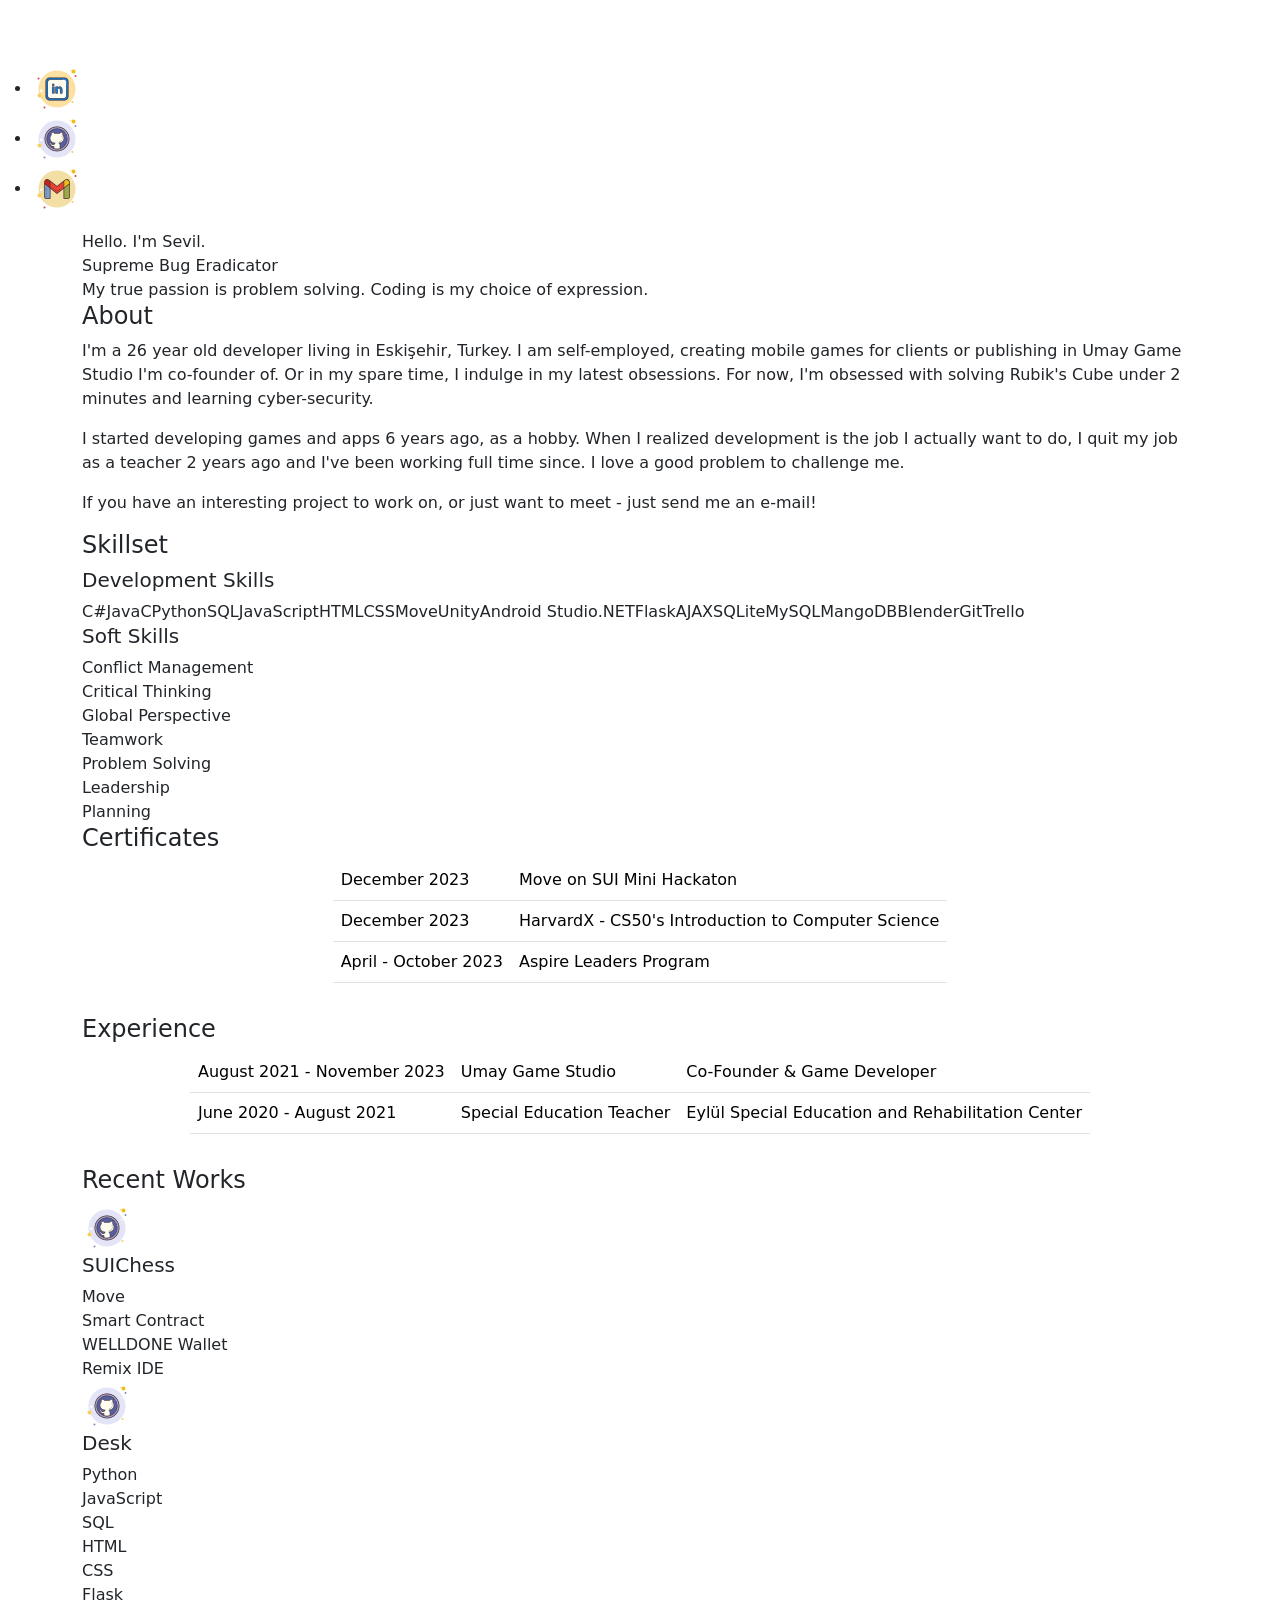
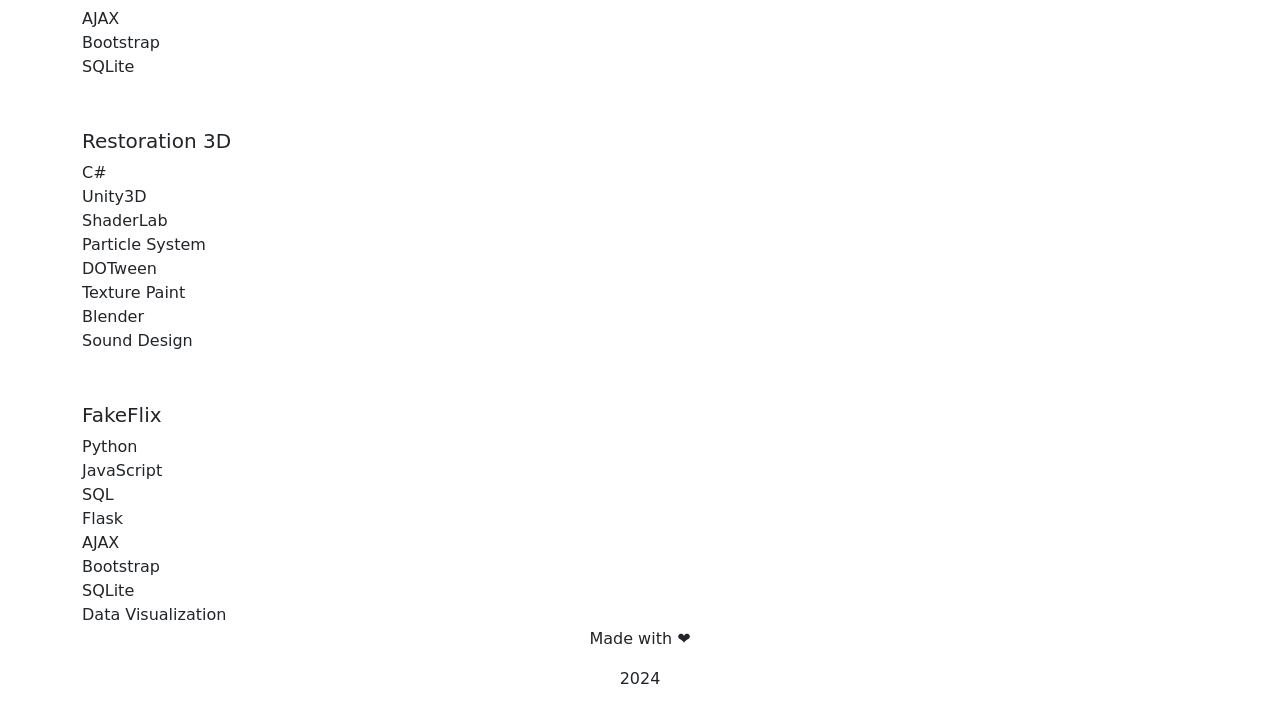
==== index.html @ f8445542 "Update" ====
<!DOCTYPE html>

<html lang="en">

    <head>
        <meta charset="utf-8">
        <meta name="viewport" content="width=device-width, initial-scale=1">

        <!-- http://getbootstrap.com/docs/5.1/ -->
        <link crossorigin="anonymous" href="https://cdn.jsdelivr.net/npm/bootstrap@5.1.3/dist/css/bootstrap.min.css" integrity="sha384-1BmE4kWBq78iYhFldvKuhfTAU6auU8tT94WrHftjDbrCEXSU1oBoqyl2QvZ6jIW3" rel="stylesheet">
        <script crossorigin="anonymous" src="https://cdn.jsdelivr.net/npm/bootstrap@5.1.3/dist/js/bootstrap.bundle.min.js" integrity="sha384-ka7Sk0Gln4gmtz2MlQnikT1wXgYsOg+OMhuP+IlRH9sENBO0LRn5q+8nbTov4+1p"></script>

        <!--FONT-->
        <link rel="preconnect" href="https://fonts.googleapis.com">
        <link rel="preconnect" href="https://fonts.gstatic.com" crossorigin>
        <link href="https://fonts.googleapis.com/css2?family=Roboto:ital,wght@0,100;0,300;0,400;1,300;1,400&display=swap" rel="stylesheet">

        <link href="/static/styles.css" rel="stylesheet">

        <title>Sevil Erdal</title>
    </head>

    <body>
        <nav class=" navbar navbar-expand-md navbar-dark">
            <div class="container-fluid">
                <button aria-controls="navbar"aria-expanded="false" aria-label="Togglenavigation" class="navbar-toggler"data-bs-target="#navbar"data-bs-toggle="collapse" type="button">
                    <span class="navbar-toggler-icon"><span>
                </button>
                <div class="collapse navbar-collapse"id="navbar">
                    <ul class="navbar-nav me-auto mt-2">
                        <li class="nav-item"><a class="nav-link" href="#">Home</a><li>
                        <li class="nav-item"><a class="nav-link"href="#about">About</a></li>
                        <li class="nav-item"><a class="nav-link"href="#recent">Recent</a></li>
                    </ul>
                </div>
            </div>
        </nav>

            <div class="container-contact">
                <ul class="contact">
                    <li class="navc-item" >
                        <a href="https://www.linkedin.com/in/sevil-erdal/">
                            <img class="buttonc-img" src="/Icons/lnkdn.png">
                        </a>
                    </li>
                    <li class="navc-item" >
                        <a href="https://github.com/sevilerdal">
                            <img class="buttonc-img" src="/Icons/gthb.png">
                        </a>
                    </li>
                    <li class="navc-item" >
                        <a href="mailto:sevil.ozgur.erdal@gmail.com">
                            <img class="buttonc-img" src="/Icons/gml.png">
                        </a>
                    </li>
                </ul>
            </div>
        <div class="container-fluid con-all">
            <div class="container">
                <div class="header">
                    <div class="name"> Hello. I'm Sevil.</div>
                    <div class="title">
                        <span class="word word-1">
                            Supreme
                        </span>
                        <span class="word word-2">
                            Bug
                        </span>
                        <span class="word word-3">
                            Eradicator
                        </span>
                    </div>
                    <div class="info">My true passion is problem solving. Coding is my choice of expression. </div>
                </div>
            </div>
            <div class="container" id="about">
                <h4>About</h4>
                <p>
                    I'm a 26 year old developer living in   Eskişehir, Turkey. 
                    I am self-employed, creating mobile games for   clients or publishing in Umay Game Studio I'm     co-founder of. Or in my spare time, I indulge   in my latest obsessions. For now, I'm obsessed    with solving Rubik's Cube under 2 minutes and  learning cyber-security.


                </p>
                <p>
                    I started developing games and apps 6 years     ago, as a hobby. When I realized development is     the job I actually want to do, I quit my job as     a teacher 2 years ago and I've been working     full time since. I love a good problem to   challenge me.
                </p>
                <p>
                    If you have an interesting project to work on,  or just want to meet - just send me an e-mail!
                </p>
            </div>
            
            <div class="container">
                <h4>Skillset</h4>
                <h5>Development Skills</h5>
                <div class="skill-container" style="display: flex;">
                    <div class="skill">C#</div>
                    <div class="skill">Java</div>
                    <div class="skill">C</div>
                    <div class="skill">Python</div>
                    <div class="skill">SQL</div>
                    <div class="skill">JavaScript</div>
                    <div class="skill">HTML</div>
                    <div class="skill">CSS</div>
                    <div class="skill">Move</div>
                    <div class="skill">Unity</div>
                    <div class="skill">Android Studio</div>
                    <div class="skill">.NET</div>
                    <div class="skill">Flask</div>
                    <div class="skill">AJAX</div>
                    <div class="skill">SQLite</div>
                    <div class="skill">MySQL</div>
                    <div class="skill">MangoDB</div>
                    <div class="skill">Blender</div>
                    <div class="skill">Git</div>
                    <div class="skill">Trello</div>
                </div>
                <h5>Soft Skills</h5>
                <div class="skill-container">
                    <div class="skill">Conflict Management</div>
                    <div class="skill">Critical Thinking</div>
                    <div class="skill">Global Perspective</div>
                    <div class="skill">Teamwork</div>
                    <div class="skill">Problem Solving</div>
                    <div class="skill">Leadership</div>
                    <div class="skill">Planning</div>
                </div>
            </div>

            <div class="container">
                <h4>Certificates</h4>
                <div class="table" style="justify-content: center; display: flex;">
                    <table class="table table-responsive table-hover" style="width: fit-content;">
                        <tbody style="font-weight: 300;">
                            <tr>
                                <td class="exp-date">December 2023</td>
                                <td>Move on SUI Mini Hackaton</td>
                            </tr>
                            <tr>
                                <td class="exp-date">December 2023</td>
                                <td>HarvardX - CS50's Introduction to Computer Science</td>
                            </tr>
                            <tr>
                                <td class="exp-date">April - October 2023</td>
                                <td>Aspire Leaders Program</td>
                            </tr>
                        </tbody>
                    </table>
                </div>
            </div>
            
            <div class="container">
                <h4>Experience</h4>
                <div class="table" style="justify-content: center; display: flex;">
                    <table class="table table-responsive" style="width: fit-content;">
                        <tbody style="font-weight: 300;">
                            <tr>
                                <td class="exp-date">August 2021 - November 2023</td>
                                <td>Umay Game Studio</td>
                                <td>Co-Founder & Game Developer</td>
                            </tr>
                            <tr>
                                <td class="exp-date">June 2020 - August 2021</td>
                                <td>Special Education Teacher</td>
                                <td>Eylül Special Education and Rehabilitation Center</td>
                            </tr>
                        </tbody>
                    </table>
                </div>
            </div>


            <div class="container" id="recent">
                <h4>Recent Works</h4>
                <div class="skill-container">

                    <div class="project-card">
                        <div class="row">
                            <a href="https://github.com/sevilerdal/MoveOnSui-Project">
                                <img class="button-img" src="/Icons/gthb.png">
                            </a>
                        </div>
                        <div class="row">
                            <h5>SUIChess</h5>
                        </div>
                        <div class="row">
                            <div class="skills">
                                <div class="skill-p">Move</div>
                                <div class="skill-p">Smart Contract</div>
                                <div class="skill-p">WELLDONE Wallet</div>
                                <div class="skill-p">Remix IDE</div>
                            </div>
                        </div>
                    </div>

                    <div class="project-card">
                        <div class="row">
                            <a href="https://github.com/sevilerdal/Desk--CS50-FP">
                                <img class="button-img" src="/Icons/gthb.png">
                            </a>
                        </div>
                        <div class="row">
                            <h5>Desk</h5>
                        </div>
                        <div class="row">
                            <div class="skills">
                                <div class="skill-p">Python</div>
                                <div class="skill-p">JavaScript</div>
                                <div class="skill-p">SQL</div>
                                <div class="skill-p">HTML</div>
                                <div class="skill-p">CSS</div>
                                <div class="skill-p">Flask</div>
                                <div class="skill-p">AJAX</div>
                                <div class="skill-p">Bootstrap</div>
                                <div class="skill-p">SQLite</div>
                            </div>
                        </div>
                    </div>

                    <div class="project-card">
                        <div class="row" style="height: 50px;">
                        </div>
                        <div class="row">
                            <h5>Restoration 3D</h5>
                        </div>
                        <div class="row">
                            <div class="skills">
                                <div class="skill-p">C#</div>
                                <div class="skill-p">Unity3D</div>
                                <div class="skill-p">ShaderLab</div>
                                <div class="skill-p">Particle System</div>
                                <div class="skill-p">DOTween</div>
                                <div class="skill-p">Texture Paint</div>
                                <div class="skill-p">Blender</div>
                                <div class="skill-p">Sound Design</div>
                            </div>
                        </div>
                        
                    </div>

                    <div class="project-card">
                        <div class="row" style="height: 50px;">
                            <!-- <a>
                                <img class="button-img" src="/Icons/gthb.png">
                            </a> -->
                        </div>
                        <div class="row">
                            <h5>FakeFlix</h5>
                        </div>
                        <div class="row">
                            <div class="skills">
                                <div class="skill-p">Python</div>
                                <div class="skill-p">JavaScript</div>
                                <div class="skill-p">SQL</div>
                                <div class="skill-p">Flask</div>
                                <div class="skill-p">AJAX</div>
                                <div class="skill-p">Bootstrap</div>
                                <div class="skill-p">SQLite</div>
                                <div class="skill-p">Data Visualization</div>
                            </div>
                        </div>
                    </div>
                </div>
                
                
            </div>
            <p style="text-align: center;">Made with &#x2764;</p>
            <p style="text-align: center;"> 2024</p>

        </div>
        
    </body>

</html>
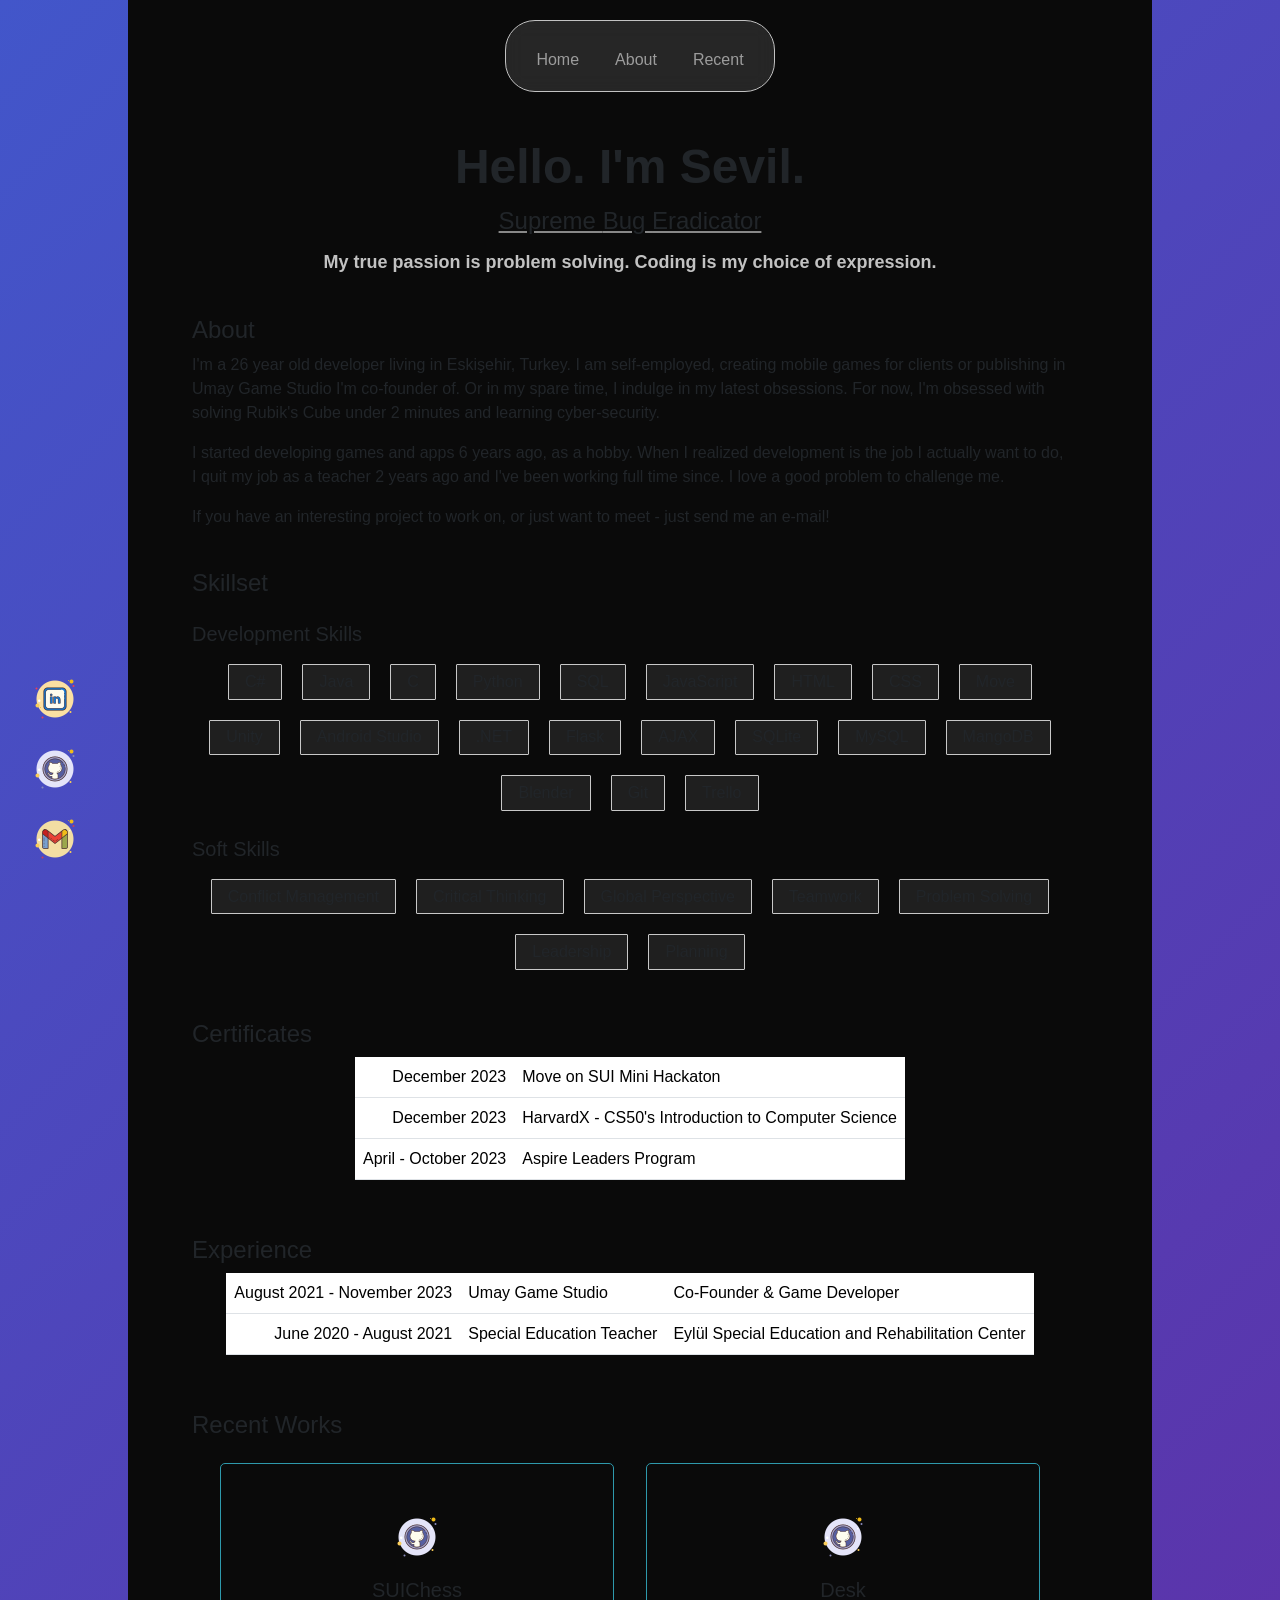
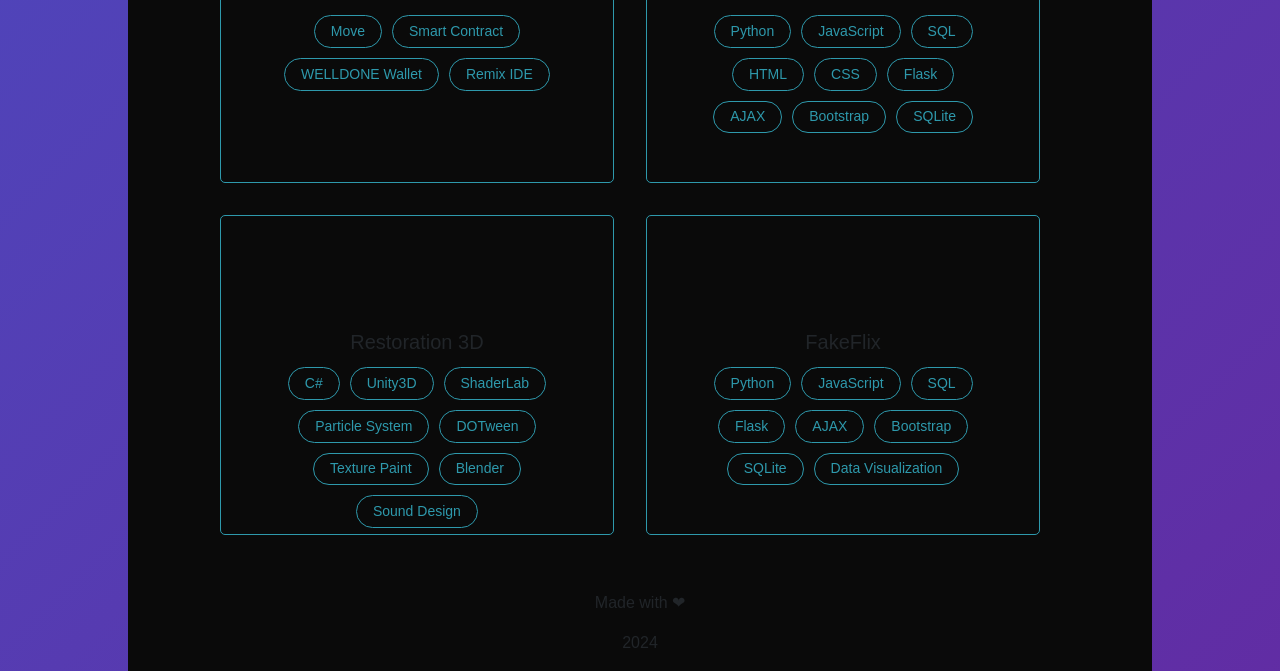
==== commit f5a5cca9: "Update" ====
--- a/index.html
+++ b/index.html
@@ -15,7 +15,7 @@
         <link rel="preconnect" href="https://fonts.gstatic.com" crossorigin>
         <link href="https://fonts.googleapis.com/css2?family=Roboto:ital,wght@0,100;0,300;0,400;1,300;1,400&display=swap" rel="stylesheet">
 
-        <link href="/static/styles.css" rel="stylesheet">
+        <link href="/styles.css" rel="stylesheet">
 
         <title>Sevil Erdal</title>
     </head>
--- a/styles.css
+++ b/styles.css
@@ -0,0 +1,213 @@
+* {
+    font-family:'Roboto', 'Segoe UI', sans-serif ;
+}
+html,body{
+    display: flex;
+    width: 100%;
+    place-items: center;
+    justify-content: center;
+    align-items: center;
+    text-align: left;  
+    font-weight: 300;
+    background: linear-gradient(-45deg, #040618, #140622, #6b1f97, #4256ca);
+    background-size: 400% 400%;
+    animation: gradient 10s ease infinite;
+}
+  
+@keyframes gradient {
+    0% {
+      background-position: 0% 50%;
+    }
+    50% {
+      background-position: 100% 50%;
+    }
+    100% {
+      background-position: 0% 50%;
+    }
+}
+
+.con-all{
+    background-color: rgb(10, 10, 10);
+    width: 80%;
+}
+
+.header{
+    margin-top: 15%;
+    width: 100%;
+    height: 30%;
+    align-items: center;
+    justify-content: center;
+    text-align: center;
+}
+  
+.name{
+    font-size: 300%;
+    font-weight: bold;
+}
+
+.info{
+  margin-top: 10px;
+  font-weight: bold;
+  font-size: 18px;
+  color: #c2c2c2;
+}
+
+.word{
+    font-size: 24px;
+    text-decoration: underline rgb(136, 136, 136);
+    animation: text-color 1s linear infinite;
+}
+
+.word-1{
+    --color-1: #55bbff;
+    --color-2: #9512d1;
+    --color-3: #ffbe33;
+}
+
+.word-2{
+    --color-1: #ffbe33;
+    --color-2: #55bbff;
+    --color-3: #9512d1;
+}
+  
+.word-3{
+    --color-1: #9512d1;
+    --color-2: #ffbe33;
+    --color-3: #55bbff;
+}
+
+  @keyframes text-color {
+    0%    {color: var(--color-1)}
+    32%   {color: var(--color-1)}
+    33%   {color: var(--color-2)}
+    65%   {color: var(--color-2)}
+    66%   {color: var(--color-3)}
+    99%   {color: var(--color-3)}
+    100%  {color: var(--color-1)}
+  }
+  
+
+.navbar{
+  position: fixed;
+  top: 20px;
+  border-radius: 30px;
+  border: solid 1px #c2c2c2;
+  text-align: center;
+  align-items: center;
+  justify-content: center;
+  background-color: rgba(150, 150, 150, 0.2);
+  backdrop-filter: blur(10px);
+}
+
+.nav-item{
+  margin: 0 auto;
+  background-color: transparent;
+  border-radius: 20px;
+  padding: 3px 10px;
+  border: 1px transparent;
+}
+
+.nav-item:hover,
+.nav-item::selection{
+  background-color: rgba(177, 114, 185, 0.2);
+  border:solid 1px #9512d1;
+}
+
+.container-contact{
+  position: fixed;
+  bottom: 10px;
+  left: 10px;
+}
+.contact {
+  padding: 0;
+  list-style: none;
+}
+
+.navc-item{
+  padding: 10px;
+  margin: 0 10px;
+}
+
+.buttonc-img{
+  width: 50px;
+  height: 50px;
+}
+
+h5{
+  padding-top: 1rem;
+  font-weight: 300;
+}
+
+.container{
+  margin: 40px;
+  width: 90%;
+}
+
+.skill-container{
+  display: flex;
+  flex-wrap: wrap;
+  justify-content: center;
+  align-items: center;
+}
+
+.skill{
+  
+  font-weight: 300;
+  padding: 0.3rem 1rem;
+  margin: 10px 10px;
+  width: fit-content;
+  background-color: rgb(31, 31, 31);
+  border-radius: 1px;
+  border: solid rgb(200, 200, 200) 0.1px;
+}
+
+
+.exp-date{
+  text-align: right;
+}
+
+.project-card{
+  width: 45%;
+  height: 320px;
+  justify-content: center;
+  align-items: center;
+  text-align: center;
+  border-radius: 5px;
+  border: solid 1px rgb(46, 153, 172);;
+  padding: 3rem;
+  margin: 1rem;
+}
+
+.project-card:hover{
+  background-color: rgba(37, 37, 37, 0.2);
+}
+
+.button-img{
+  width: 50px;
+  height: 50px;
+  border-radius: 15px;
+  filter: g;
+}
+
+.button-img:hover{
+  box-shadow: 1px 2px 4px rgb(44, 98, 179);
+}
+
+.skills{
+  display: flex;
+  flex-wrap: wrap;
+  justify-content: center;
+  align-items: center;
+  text-align: center;
+}
+
+.skill-p{
+  font-size: 14px;
+  font-weight: 300;
+  padding: 0.3rem 1rem;
+  margin: 5px;
+  width: fit-content;
+  color: rgb(46, 153, 172);  
+  border-radius: 20px;
+  border: solid rgb(46, 153, 172) 0.1px;
+}
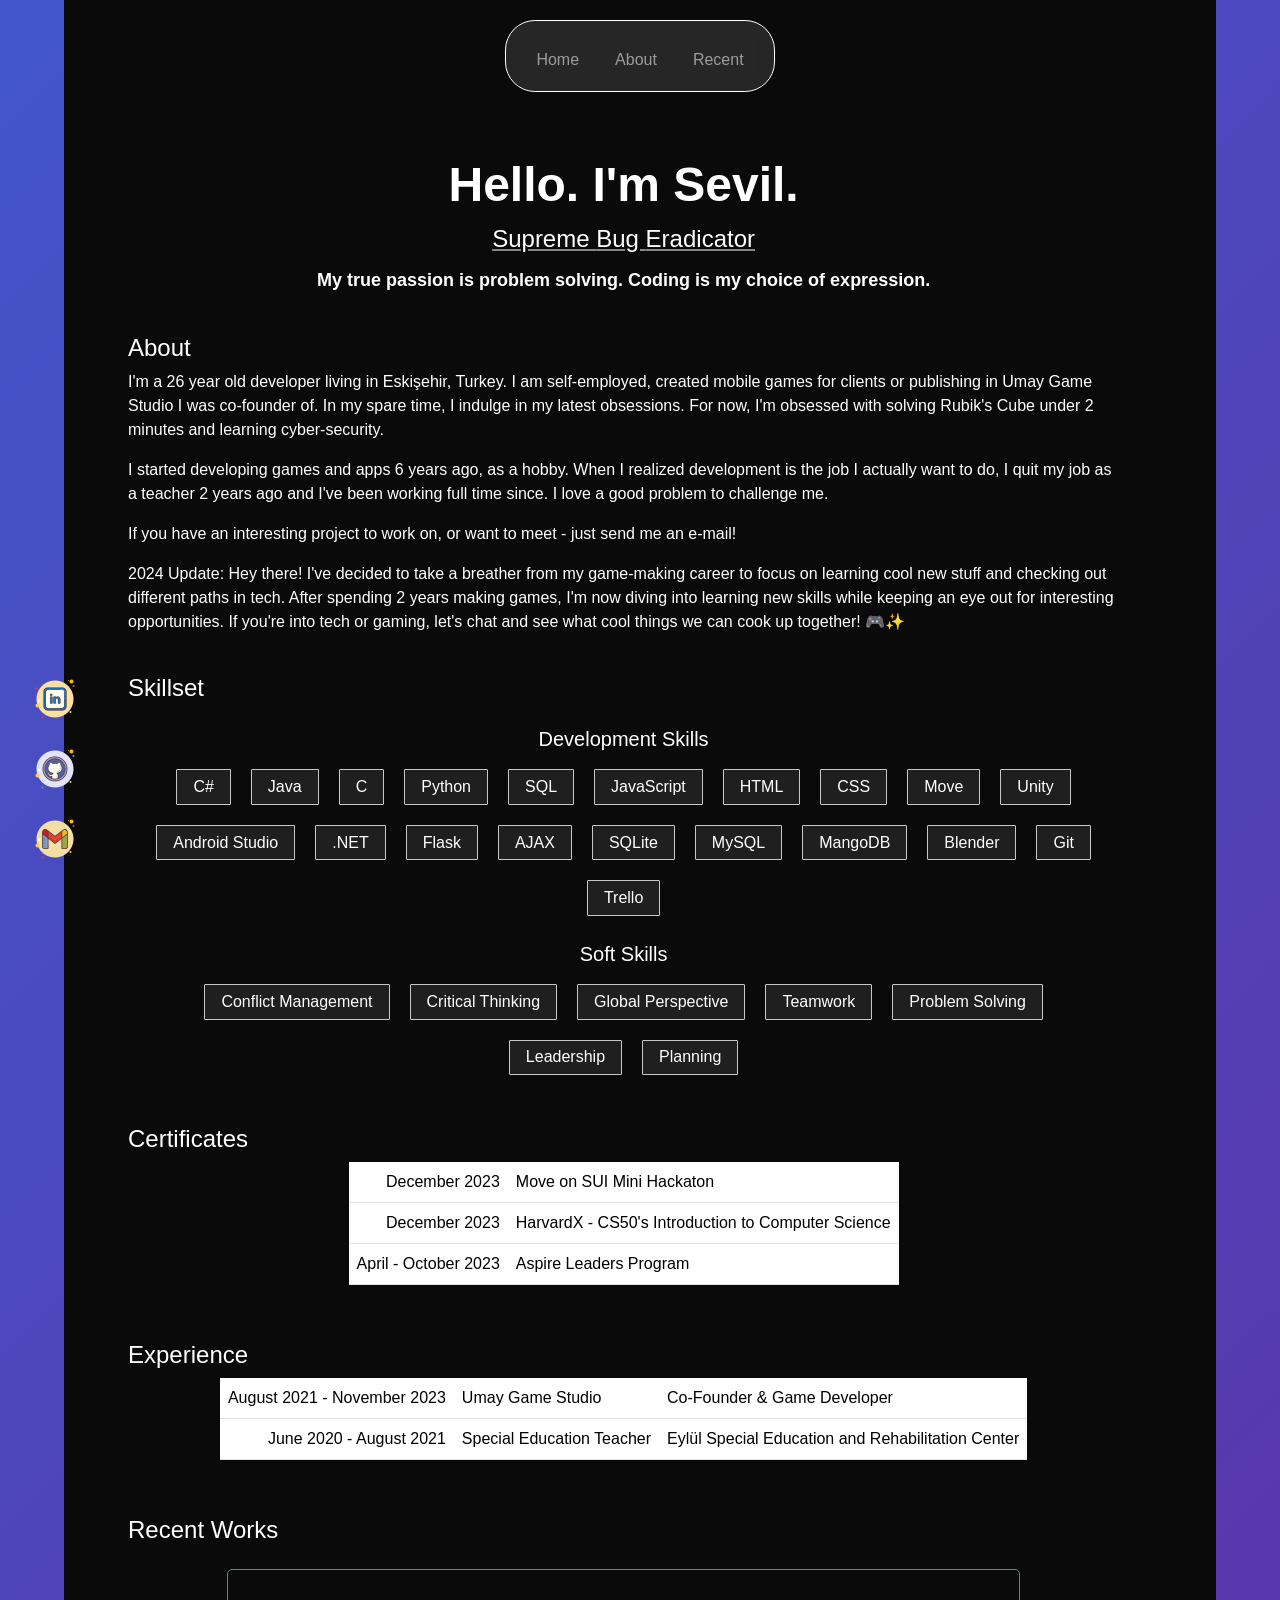
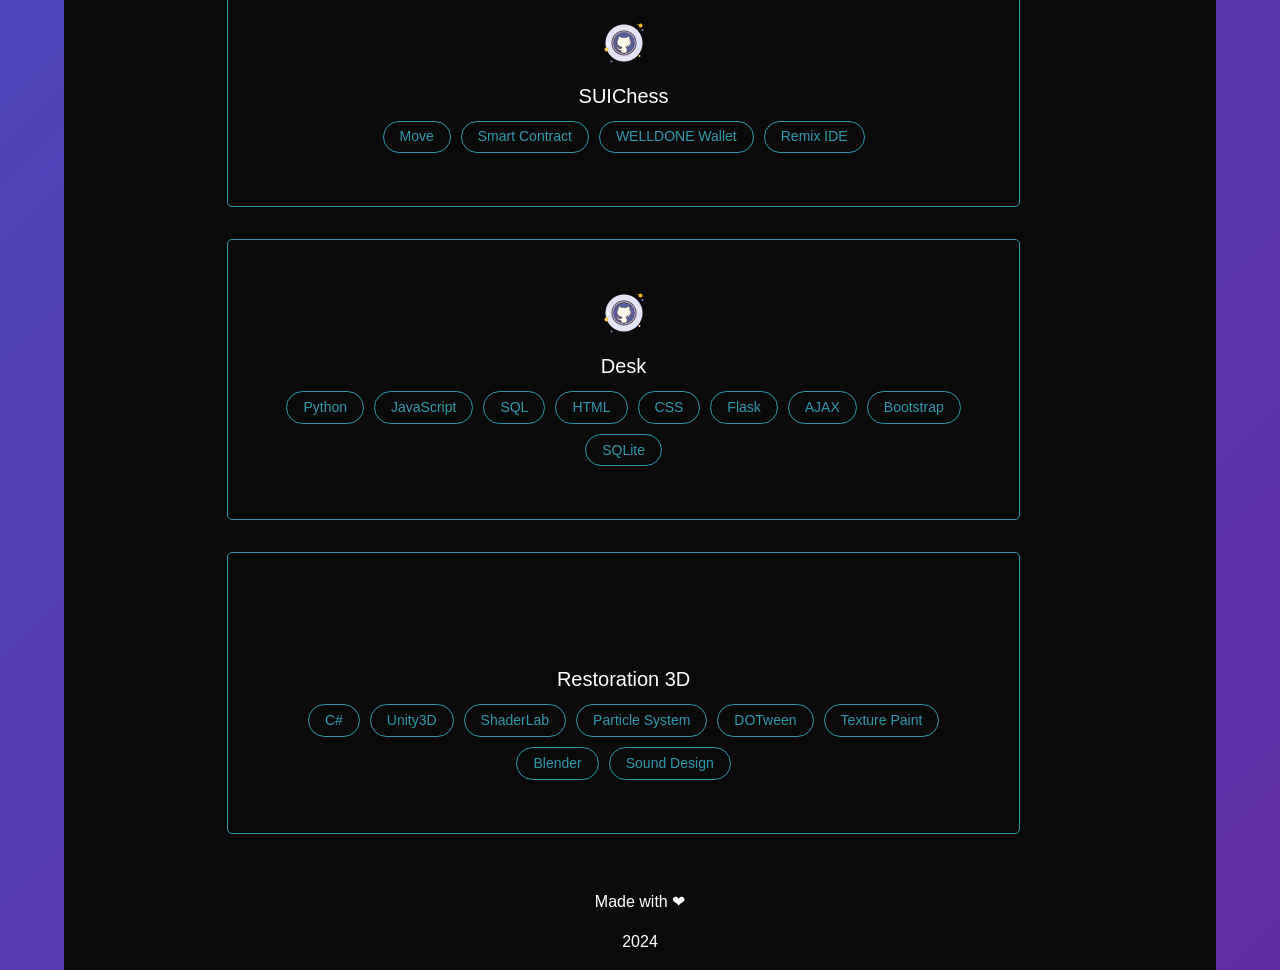
==== commit 0db35a6e: "Update index.html" ====
--- a/index.html
+++ b/index.html
@@ -77,7 +77,7 @@
                 <h4>About</h4>
                 <p>
                     I'm a 26 year old developer living in   Eskişehir, Turkey. 
-                    I am self-employed, creating mobile games for   clients or publishing in Umay Game Studio I'm     co-founder of. Or in my spare time, I indulge   in my latest obsessions. For now, I'm obsessed    with solving Rubik's Cube under 2 minutes and  learning cyber-security.
+                    I am self-employed, created mobile games for   clients or publishing in Umay Game Studio I was     co-founder of. In my spare time, I indulge   in my latest obsessions. For now, I'm obsessed    with solving Rubik's Cube under 2 minutes and  learning cyber-security.
 
 
                 </p>
@@ -85,7 +85,11 @@
                     I started developing games and apps 6 years     ago, as a hobby. When I realized development is     the job I actually want to do, I quit my job as     a teacher 2 years ago and I've been working     full time since. I love a good problem to   challenge me.
                 </p>
                 <p>
-                    If you have an interesting project to work on,  or just want to meet - just send me an e-mail!
+                    If you have an interesting project to work on,  or want to meet - just send me an e-mail!
+                </p>
+                <p>
+                    2024 Update:
+                    Hey there! I've decided to take a breather from my game-making career to focus on learning cool new stuff and checking out different paths in tech. After spending 2 years making games, I'm now diving into learning new skills while keeping an eye out for interesting opportunities. If you're into tech or gaming, let's chat and see what cool things we can cook up together! 🎮✨
                 </p>
             </div>
             
@@ -236,29 +240,6 @@
                         </div>
                         
                     </div>
-
-                    <div class="project-card">
-                        <div class="row" style="height: 50px;">
-                            <!-- <a>
-                                <img class="button-img" src="/Icons/gthb.png">
-                            </a> -->
-                        </div>
-                        <div class="row">
-                            <h5>FakeFlix</h5>
-                        </div>
-                        <div class="row">
-                            <div class="skills">
-                                <div class="skill-p">Python</div>
-                                <div class="skill-p">JavaScript</div>
-                                <div class="skill-p">SQL</div>
-                                <div class="skill-p">Flask</div>
-                                <div class="skill-p">AJAX</div>
-                                <div class="skill-p">Bootstrap</div>
-                                <div class="skill-p">SQLite</div>
-                                <div class="skill-p">Data Visualization</div>
-                            </div>
-                        </div>
-                    </div>
                 </div>
                 
                 
@@ -270,4 +251,4 @@
         
     </body>
 
-</html>+</html>
--- a/styles.css
+++ b/styles.css
@@ -9,6 +9,7 @@
     align-items: center;
     text-align: left;  
     font-weight: 300;
+    color: white;
     background: linear-gradient(-45deg, #040618, #140622, #6b1f97, #4256ca);
     background-size: 400% 400%;
     animation: gradient 10s ease infinite;
@@ -28,28 +29,34 @@
 
 .con-all{
     background-color: rgb(10, 10, 10);
-    width: 80%;
-}
-
+    margin: 0 auto;
+    width: 90%;
+    align-items: center;
+    justify-content: center;
+    text-align: center;
+}
+p, h4{
+  text-align: left;
+  color: white;
+}
 .header{
     margin-top: 15%;
     width: 100%;
     height: 30%;
-    align-items: center;
-    justify-content: center;
-    text-align: center;
+    
 }
   
 .name{
     font-size: 300%;
     font-weight: bold;
+    color: white;
 }
 
 .info{
   margin-top: 10px;
   font-weight: bold;
   font-size: 18px;
-  color: #c2c2c2;
+  color: white;
 }
 
 .word{
@@ -91,7 +98,7 @@
   position: fixed;
   top: 20px;
   border-radius: 30px;
-  border: solid 1px #c2c2c2;
+  border: solid 1px white;
   text-align: center;
   align-items: center;
   justify-content: center;
@@ -161,16 +168,21 @@
   border: solid rgb(200, 200, 200) 0.1px;
 }
 
-
+.table{
+  text-align: left;
+  color: white;
+}
 .exp-date{
   text-align: right;
 }
 
 .project-card{
-  width: 45%;
-  height: 320px;
-  justify-content: center;
-  align-items: center;
+  display: flexbox;
+  flex-direction: column;
+  width: 80%;
+  height: max-content;
+  min-height: 200px;
+  justify-content: center;
   text-align: center;
   border-radius: 5px;
   border: solid 1px rgb(46, 153, 172);;
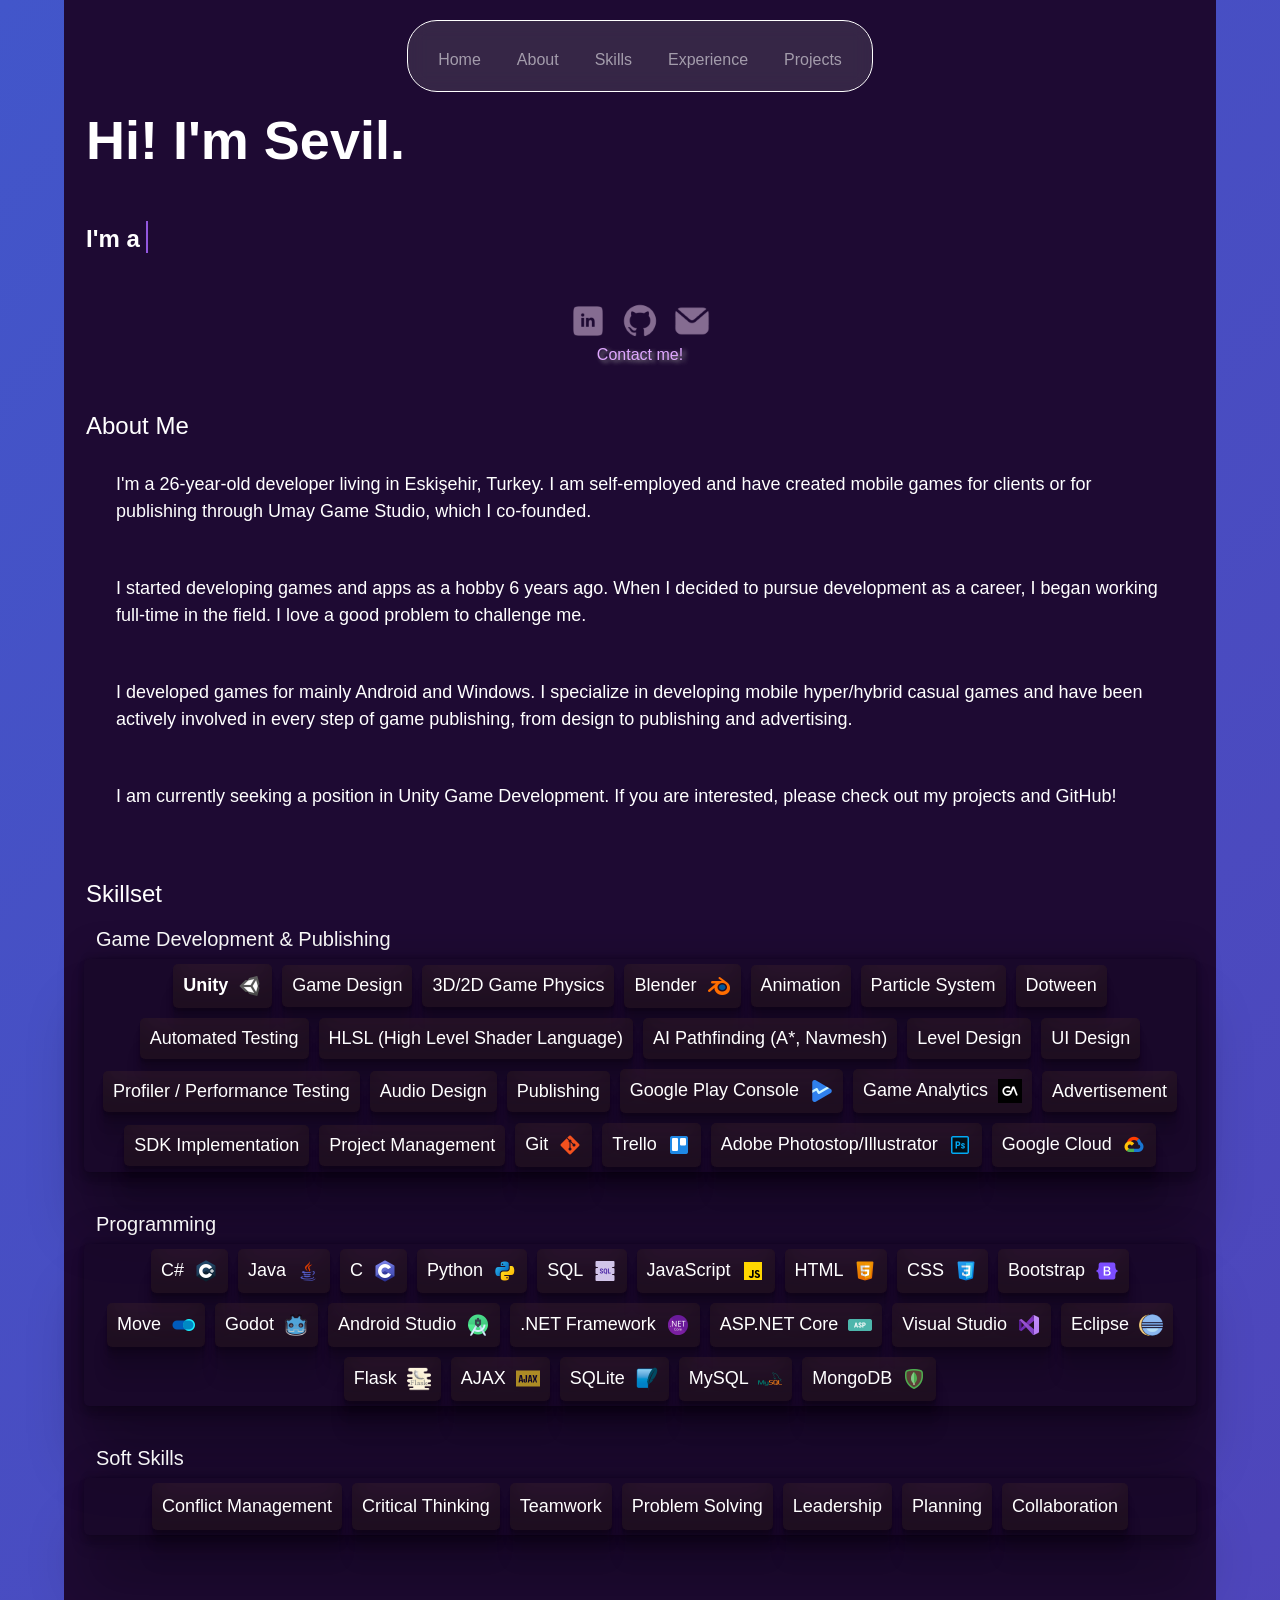
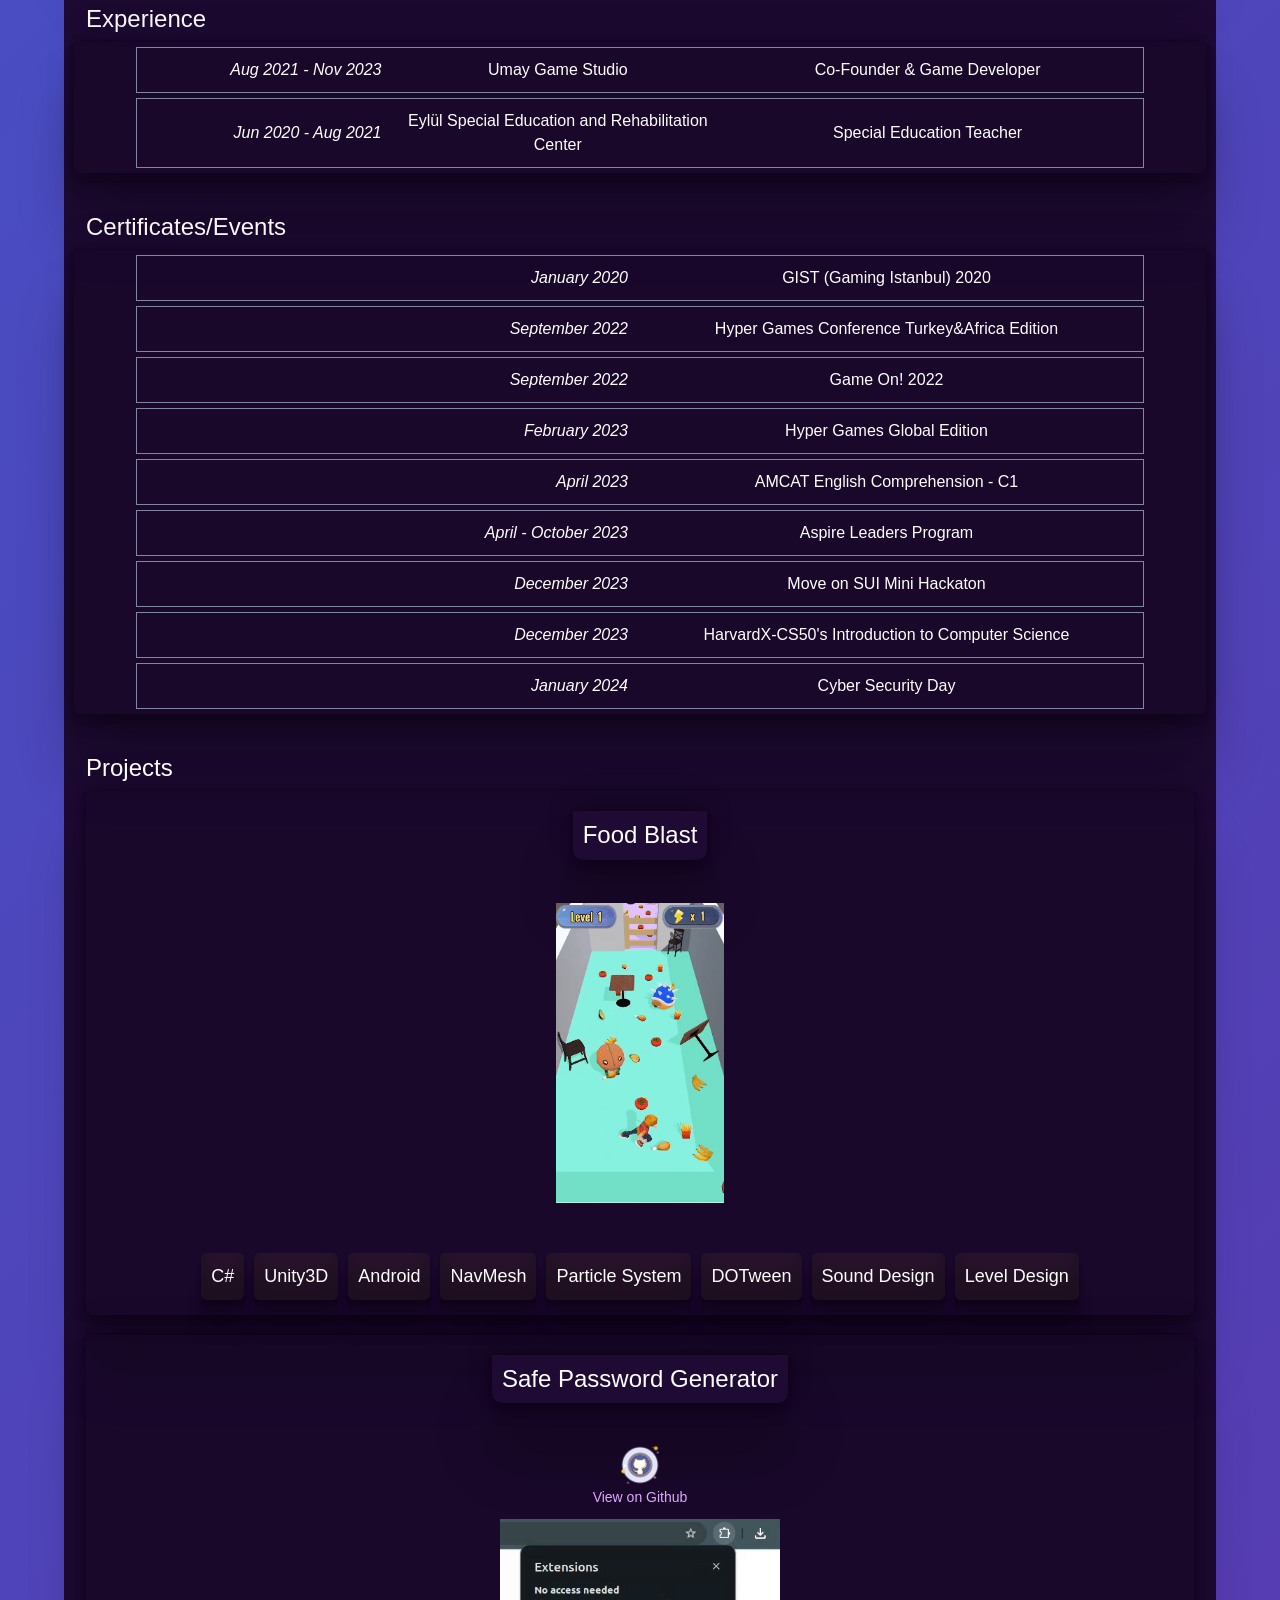
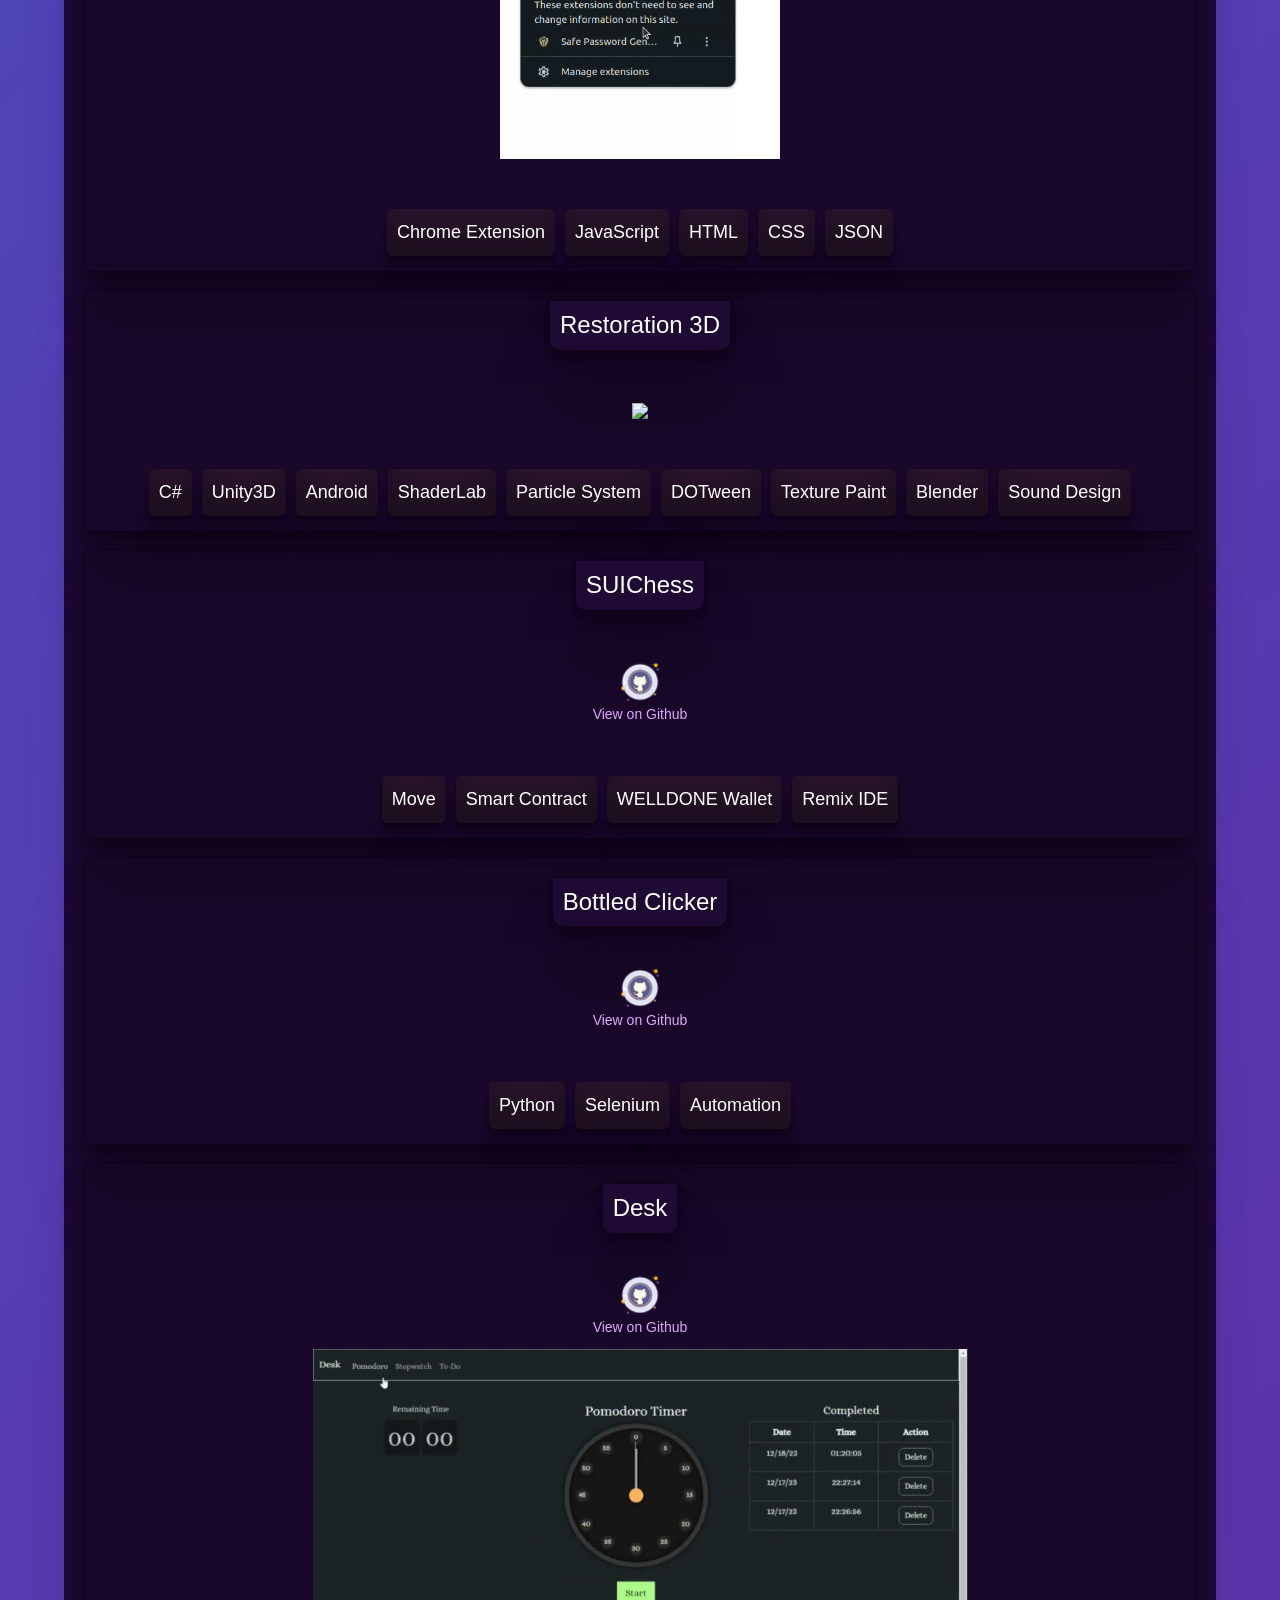
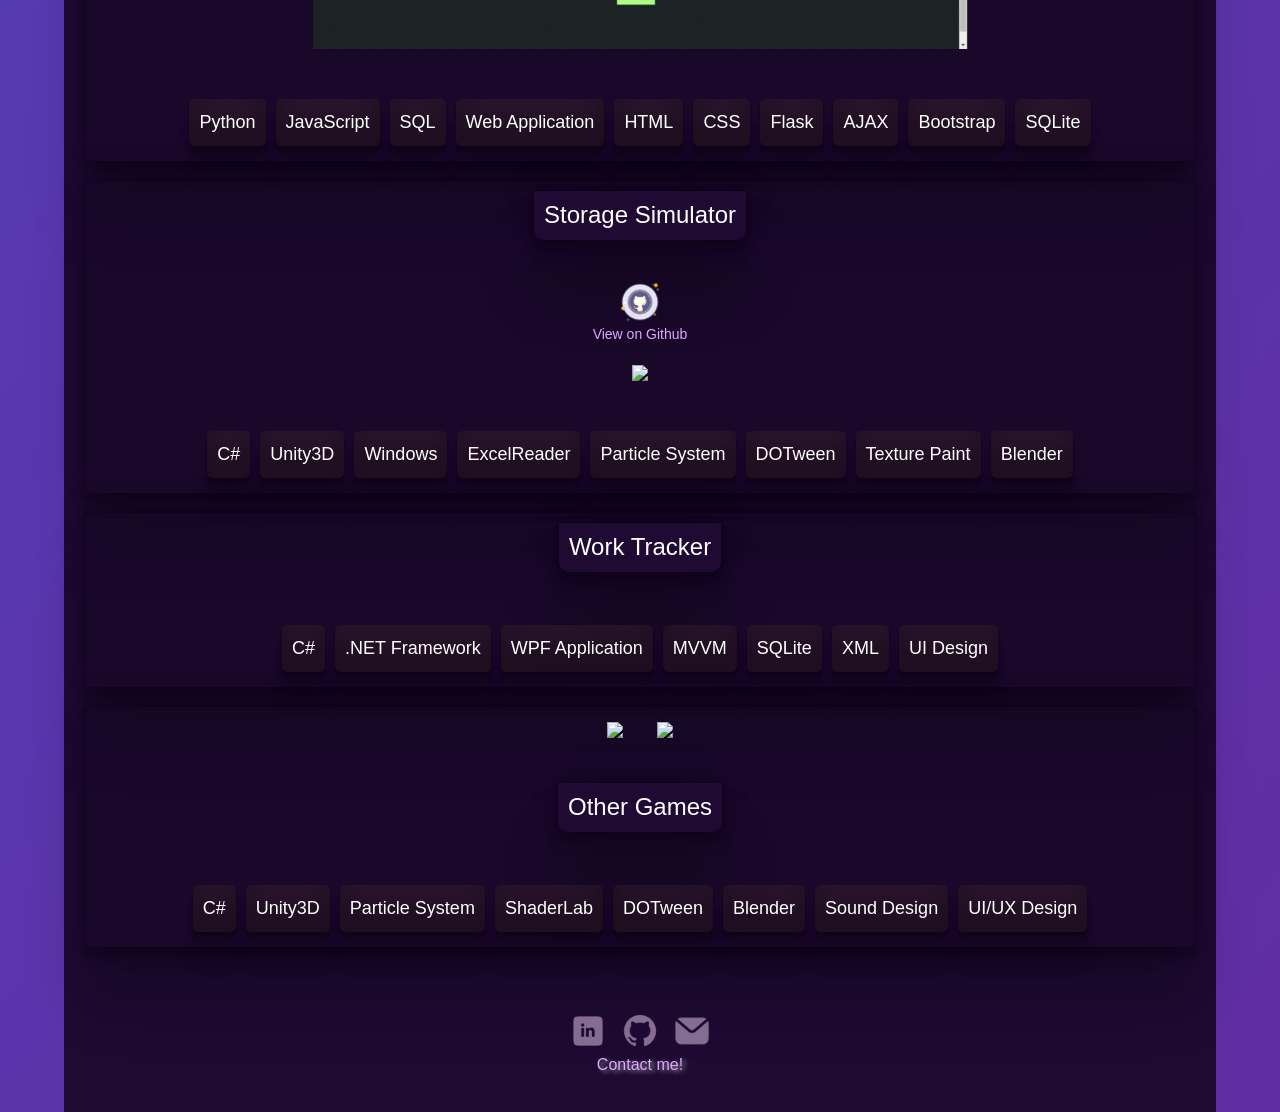
==== commit f66e8b59: "Add files via upload" ====
--- a/index.html
+++ b/index.html
@@ -1,254 +1,606 @@
-<!DOCTYPE html>
-
-<html lang="en">
-
-    <head>
-        <meta charset="utf-8">
-        <meta name="viewport" content="width=device-width, initial-scale=1">
-
-        <!-- http://getbootstrap.com/docs/5.1/ -->
-        <link crossorigin="anonymous" href="https://cdn.jsdelivr.net/npm/bootstrap@5.1.3/dist/css/bootstrap.min.css" integrity="sha384-1BmE4kWBq78iYhFldvKuhfTAU6auU8tT94WrHftjDbrCEXSU1oBoqyl2QvZ6jIW3" rel="stylesheet">
-        <script crossorigin="anonymous" src="https://cdn.jsdelivr.net/npm/bootstrap@5.1.3/dist/js/bootstrap.bundle.min.js" integrity="sha384-ka7Sk0Gln4gmtz2MlQnikT1wXgYsOg+OMhuP+IlRH9sENBO0LRn5q+8nbTov4+1p"></script>
-
-        <!--FONT-->
-        <link rel="preconnect" href="https://fonts.googleapis.com">
-        <link rel="preconnect" href="https://fonts.gstatic.com" crossorigin>
-        <link href="https://fonts.googleapis.com/css2?family=Roboto:ital,wght@0,100;0,300;0,400;1,300;1,400&display=swap" rel="stylesheet">
-
-        <link href="/styles.css" rel="stylesheet">
-
-        <title>Sevil Erdal</title>
-    </head>
-
-    <body>
-        <nav class=" navbar navbar-expand-md navbar-dark">
-            <div class="container-fluid">
-                <button aria-controls="navbar"aria-expanded="false" aria-label="Togglenavigation" class="navbar-toggler"data-bs-target="#navbar"data-bs-toggle="collapse" type="button">
-                    <span class="navbar-toggler-icon"><span>
-                </button>
-                <div class="collapse navbar-collapse"id="navbar">
-                    <ul class="navbar-nav me-auto mt-2">
-                        <li class="nav-item"><a class="nav-link" href="#">Home</a><li>
-                        <li class="nav-item"><a class="nav-link"href="#about">About</a></li>
-                        <li class="nav-item"><a class="nav-link"href="#recent">Recent</a></li>
-                    </ul>
-                </div>
-            </div>
-        </nav>
-
-            <div class="container-contact">
-                <ul class="contact">
-                    <li class="navc-item" >
-                        <a href="https://www.linkedin.com/in/sevil-erdal/">
-                            <img class="buttonc-img" src="/Icons/lnkdn.png">
-                        </a>
-                    </li>
-                    <li class="navc-item" >
-                        <a href="https://github.com/sevilerdal">
-                            <img class="buttonc-img" src="/Icons/gthb.png">
-                        </a>
-                    </li>
-                    <li class="navc-item" >
-                        <a href="mailto:sevil.ozgur.erdal@gmail.com">
-                            <img class="buttonc-img" src="/Icons/gml.png">
-                        </a>
-                    </li>
-                </ul>
-            </div>
-        <div class="container-fluid con-all">
-            <div class="container">
-                <div class="header">
-                    <div class="name"> Hello. I'm Sevil.</div>
-                    <div class="title">
-                        <span class="word word-1">
-                            Supreme
-                        </span>
-                        <span class="word word-2">
-                            Bug
-                        </span>
-                        <span class="word word-3">
-                            Eradicator
-                        </span>
-                    </div>
-                    <div class="info">My true passion is problem solving. Coding is my choice of expression. </div>
-                </div>
-            </div>
-            <div class="container" id="about">
-                <h4>About</h4>
-                <p>
-                    I'm a 26 year old developer living in   Eskişehir, Turkey. 
-                    I am self-employed, created mobile games for   clients or publishing in Umay Game Studio I was     co-founder of. In my spare time, I indulge   in my latest obsessions. For now, I'm obsessed    with solving Rubik's Cube under 2 minutes and  learning cyber-security.
-
-
-                </p>
-                <p>
-                    I started developing games and apps 6 years     ago, as a hobby. When I realized development is     the job I actually want to do, I quit my job as     a teacher 2 years ago and I've been working     full time since. I love a good problem to   challenge me.
-                </p>
-                <p>
-                    If you have an interesting project to work on,  or want to meet - just send me an e-mail!
-                </p>
-                <p>
-                    2024 Update:
-                    Hey there! I've decided to take a breather from my game-making career to focus on learning cool new stuff and checking out different paths in tech. After spending 2 years making games, I'm now diving into learning new skills while keeping an eye out for interesting opportunities. If you're into tech or gaming, let's chat and see what cool things we can cook up together! 🎮✨
-                </p>
-            </div>
-            
-            <div class="container">
-                <h4>Skillset</h4>
-                <h5>Development Skills</h5>
-                <div class="skill-container" style="display: flex;">
-                    <div class="skill">C#</div>
-                    <div class="skill">Java</div>
-                    <div class="skill">C</div>
-                    <div class="skill">Python</div>
-                    <div class="skill">SQL</div>
-                    <div class="skill">JavaScript</div>
-                    <div class="skill">HTML</div>
-                    <div class="skill">CSS</div>
-                    <div class="skill">Move</div>
-                    <div class="skill">Unity</div>
-                    <div class="skill">Android Studio</div>
-                    <div class="skill">.NET</div>
-                    <div class="skill">Flask</div>
-                    <div class="skill">AJAX</div>
-                    <div class="skill">SQLite</div>
-                    <div class="skill">MySQL</div>
-                    <div class="skill">MangoDB</div>
-                    <div class="skill">Blender</div>
-                    <div class="skill">Git</div>
-                    <div class="skill">Trello</div>
-                </div>
-                <h5>Soft Skills</h5>
-                <div class="skill-container">
-                    <div class="skill">Conflict Management</div>
-                    <div class="skill">Critical Thinking</div>
-                    <div class="skill">Global Perspective</div>
-                    <div class="skill">Teamwork</div>
-                    <div class="skill">Problem Solving</div>
-                    <div class="skill">Leadership</div>
-                    <div class="skill">Planning</div>
-                </div>
-            </div>
-
-            <div class="container">
-                <h4>Certificates</h4>
-                <div class="table" style="justify-content: center; display: flex;">
-                    <table class="table table-responsive table-hover" style="width: fit-content;">
-                        <tbody style="font-weight: 300;">
-                            <tr>
-                                <td class="exp-date">December 2023</td>
-                                <td>Move on SUI Mini Hackaton</td>
-                            </tr>
-                            <tr>
-                                <td class="exp-date">December 2023</td>
-                                <td>HarvardX - CS50's Introduction to Computer Science</td>
-                            </tr>
-                            <tr>
-                                <td class="exp-date">April - October 2023</td>
-                                <td>Aspire Leaders Program</td>
-                            </tr>
-                        </tbody>
-                    </table>
-                </div>
-            </div>
-            
-            <div class="container">
-                <h4>Experience</h4>
-                <div class="table" style="justify-content: center; display: flex;">
-                    <table class="table table-responsive" style="width: fit-content;">
-                        <tbody style="font-weight: 300;">
-                            <tr>
-                                <td class="exp-date">August 2021 - November 2023</td>
-                                <td>Umay Game Studio</td>
-                                <td>Co-Founder & Game Developer</td>
-                            </tr>
-                            <tr>
-                                <td class="exp-date">June 2020 - August 2021</td>
-                                <td>Special Education Teacher</td>
-                                <td>Eylül Special Education and Rehabilitation Center</td>
-                            </tr>
-                        </tbody>
-                    </table>
-                </div>
-            </div>
-
-
-            <div class="container" id="recent">
-                <h4>Recent Works</h4>
-                <div class="skill-container">
-
-                    <div class="project-card">
-                        <div class="row">
-                            <a href="https://github.com/sevilerdal/MoveOnSui-Project">
-                                <img class="button-img" src="/Icons/gthb.png">
-                            </a>
-                        </div>
-                        <div class="row">
-                            <h5>SUIChess</h5>
-                        </div>
-                        <div class="row">
-                            <div class="skills">
-                                <div class="skill-p">Move</div>
-                                <div class="skill-p">Smart Contract</div>
-                                <div class="skill-p">WELLDONE Wallet</div>
-                                <div class="skill-p">Remix IDE</div>
-                            </div>
-                        </div>
-                    </div>
-
-                    <div class="project-card">
-                        <div class="row">
-                            <a href="https://github.com/sevilerdal/Desk--CS50-FP">
-                                <img class="button-img" src="/Icons/gthb.png">
-                            </a>
-                        </div>
-                        <div class="row">
-                            <h5>Desk</h5>
-                        </div>
-                        <div class="row">
-                            <div class="skills">
-                                <div class="skill-p">Python</div>
-                                <div class="skill-p">JavaScript</div>
-                                <div class="skill-p">SQL</div>
-                                <div class="skill-p">HTML</div>
-                                <div class="skill-p">CSS</div>
-                                <div class="skill-p">Flask</div>
-                                <div class="skill-p">AJAX</div>
-                                <div class="skill-p">Bootstrap</div>
-                                <div class="skill-p">SQLite</div>
-                            </div>
-                        </div>
-                    </div>
-
-                    <div class="project-card">
-                        <div class="row" style="height: 50px;">
-                        </div>
-                        <div class="row">
-                            <h5>Restoration 3D</h5>
-                        </div>
-                        <div class="row">
-                            <div class="skills">
-                                <div class="skill-p">C#</div>
-                                <div class="skill-p">Unity3D</div>
-                                <div class="skill-p">ShaderLab</div>
-                                <div class="skill-p">Particle System</div>
-                                <div class="skill-p">DOTween</div>
-                                <div class="skill-p">Texture Paint</div>
-                                <div class="skill-p">Blender</div>
-                                <div class="skill-p">Sound Design</div>
-                            </div>
-                        </div>
-                        
-                    </div>
-                </div>
-                
-                
-            </div>
-            <p style="text-align: center;">Made with &#x2764;</p>
-            <p style="text-align: center;"> 2024</p>
-
-        </div>
-        
-    </body>
-
-</html>
+<!DOCTYPE html>
+<html lang="en">
+    <head>
+        <meta charset="utf-8">
+        <meta name="viewport" content="width=device-width, initial-scale=1">
+        
+        <!--Bootstrap-->
+        <link href="https://cdn.jsdelivr.net/npm/bootstrap@5.3.3/dist/css/bootstrap.min.css" rel="stylesheet">
+        <script src="https://cdn.jsdelivr.net/npm/bootstrap@5.3.3/dist/js/bootstrap.bundle.min.js"></script> 
+        
+        <!--Font-->
+        <link rel="preconnect" href="https://fonts.googleapis.com">
+        <link rel="preconnect" href="https://fonts.gstatic.com" crossorigin>
+        <link href="https://fonts.googleapis.com/css2?family=Roboto:ital,wght@0,100;0,300;0,400;1,300;1,400&display=swap" rel="stylesheet">
+
+        <!--Stylesheets-->
+        <link href="/styles.css" rel="stylesheet">
+        <link href="/navbarstyle.css" rel="stylesheet">
+
+        <title>Sevil Erdal</title>
+    </head>
+
+    <!-- Logo icons are from : icons8 -->
+
+    <body>
+        <nav class=" navbar navbar-expand-sm navbar-dark">
+            <div class="container-fluid">
+                <button aria-controls="navbar"aria-expanded="false" aria-label="Togglenavigation" class="navbar-toggler"data-bs-target="#navbar"data-bs-toggle="collapse" type="button">
+                    <span class="navbar-toggler-icon"><span>
+                </button>
+                <div class="collapse navbar-collapse"id="navbar">
+                    <ul class="navbar-nav me-auto mt-2">
+                        <li class="nav-item"><a class="nav-link" href="#">Home</a><li>
+                        <li class="nav-item"><a class="nav-link" href="#about">About</a><li>
+                        <li class="nav-item"><a class="nav-link" href="#skills">Skills</a><li>
+                        <li class="nav-item"><a class="nav-link" href="#experience">Experience</a><li> 
+                        <li class="nav-item"><a class="nav-link"href="#projects">Projects</a></li>
+                    </ul>
+                </div>
+            </div>
+        </nav>
+
+        <div class="container">
+
+            <!--Name and title-->
+            <div class="row" id="#home">
+                <div class="col">
+                    <div class="header">
+                        <div contenteditable class="name">
+                            Hi! I'm Sevil.
+                        </div>
+                        <div class="animated-text">
+                            I'm a <span></span>
+                        </div>
+                    </div>
+                </div>
+            </div>
+
+            <!--Contact buttons-->
+            <div class="row">
+                <div class="col" style="display: flex;">
+                    <div class="container-contact" style="align-items: center;">
+                        <a href="https://www.linkedin.com/in/sevil-erdal/">
+                            <img class="buttonc-img" src="/Icons/icon-linkedin.png">
+                        </a>
+                        <a href="https://github.com/sevilerdal">
+                            <img class="buttonc-img" src="/Icons/icon-github.png">
+                        </a>
+                        <a href="mailto:sevil.ozgur.erdal@gmail.com">
+                            <img class="buttonc-img" src="/Icons/icon-gmail.png">
+                        </a>
+                        <h6>Contact me!</h6>
+                    </div>
+                </div>
+            </div>
+
+            <!--About section-->
+            <div class="row" id="about">
+                <div class="col">
+                    <h4 class="sec-title">About Me</h4>
+                    <p>
+                        I'm a 26-year-old developer living in Eskişehir, Turkey. I am self-employed and have created mobile games for clients or for publishing through Umay Game Studio, which I co-founded.
+                    </p>
+                    <p>
+                        I started developing games and apps as a hobby 6 years ago. When I decided to pursue development as a career, I began working full-time in the field. I love a good problem to challenge me.
+                    </p>
+                    <p>
+                        I developed games for mainly Android and Windows. I specialize in developing mobile hyper/hybrid casual games and have been actively involved in every step of game publishing, from design to publishing and advertising.
+                    </p>
+                    <p>
+                        I am currently seeking a position in Unity Game Development. If you are interested, please check out my projects and GitHub!
+                    </p>
+                </div>
+            </div>
+
+            <!--Skills-->
+            <div class="row" id="skills">
+                <div class="col">
+                    <h4 class="sec-title">Skillset</h4>
+                    <div class="row">
+                        <h5>Game Development & Publishing</h5>
+                        <div class="skill-container" style="display: flex;">
+                            <div class="game-skills" style="display: flex; flex-wrap: wrap;">
+                                
+                                <h4 style="font-weight: bold;">Unity
+                                    <img src="Icons/icons8-unity-48.png" alt="">
+                                </h4>
+                                <h4>Game Design</h4>
+                                <h4>3D/2D Game Physics</h4>
+                                <h4>Blender
+                                    <img src="Icons/icon-blender.png" alt="">
+                                </h4>
+                                <h4>Animation</h4>
+                                <h4>Particle System</h4>
+                                <h4>Dotween</h4>
+                                <h4>Automated Testing</h4>
+                                <h4>HLSL (High Level Shader Language)</h4>
+                                <h4>AI Pathfinding (A*, Navmesh)</h4>
+                                <h4>Level Design</h4>
+                                <h4>UI Design</h4>
+                                <h4>Profiler / Performance Testing</h4>
+                                <h4>Audio Design</h4>
+                                <h4>Publishing</h4>
+                                <h4>Google Play Console
+                                    <img src="Icons/icon-playconsole.png" alt="">
+                                </h4>
+                                <h4>Game Analytics
+                                    <img src="Icons/icon-gameanalytics.png" alt="">
+                                </h4>
+                                <h4>Advertisement</h4>
+                                <h4>SDK Implementation</h4>
+                                <h4>Project Management</h4>
+                                <h4>Git
+                                    <img src="Icons/icons8-git-48.png" alt="">
+                                </h4>
+                                <h4>Trello
+                                    <img src="Icons/icons8-trello-48.png" alt="">
+                                </h4>
+                                <h4>Adobe Photostop/Illustrator
+                                    <img src="Icons/icon-ps.png" alt=""></h4>
+                                <h4>Google Cloud
+                                    <img src="Icons/icon-gcloud.png" alt="">
+                                </h4>
+                            </div>
+                        </div>
+                    </div>
+                    
+                    <div class="row">
+                        <h5>Programming </h5>
+                        <div class="skill-container" style="display: flex;">
+                            <div class="skill">
+                                <h4>C#
+                                <img src="Icons/cslang.png" alt="">
+
+                                </h4>
+                            </div>
+                            <div class="skill">
+                                <h4>Java
+                                <img src="Icons/java.png" alt="">
+                                </h4>
+                            </div>
+                            <div class="skill">
+                                <h4>C
+                                <img src="Icons/clang.png" alt="">
+                                </h4>
+                            </div>
+                            <div class="skill">
+                                <h4>Python
+                                    <img src="Icons/python.png" alt="">
+                                </h4>
+                            </div>
+                            <div class="skill">
+                                <h4>SQL
+                                    <img src="Icons/sql.png" alt="">
+                                </h4>
+                            </div>
+                            <div class="skill">
+                                <h4>JavaScript
+                                    <img src="Icons/icon-js.png" alt="">
+                                </h4>
+                            </div>
+                            <div class="skill">
+                                <h4>HTML
+                                    <img src="Icons/html5.png" alt="">
+                                </h4>
+                            </div>
+                            <div class="skill">
+                                <h4>CSS
+                                    <img src="Icons/css3.png" alt="">
+                                </h4>
+                            </div>
+                            <div class="skill">
+                                <h4>Bootstrap
+                                    <img src="Icons/icon-bootstrap.png" alt="">
+                                </h4>
+                            </div>
+                            <div class="skill">
+                                <h4>Move
+                                    <img src="Icons/move.png" alt="">
+                                </h4>
+                            </div>
+                            
+                            <div class="skill">
+                                <h4>Godot
+                                    <img src="Icons/icon-godot.png" alt="">
+                                </h4>
+                            </div>
+                            <div class="skill">
+                                <h4>Android Studio
+                                    <img src="Icons/astudio.png" alt="">
+                                </h4>
+                            </div>
+                            <div class="skill">
+                                <h4>.NET Framework
+                                    <img src="Icons/icon-net.png" alt="">
+                                </h4>
+                            </div>
+                            <div class="skill">
+                                <h4>ASP.NET Core
+                                    <img src="Icons/icon-asp.png" alt="">
+                                </h4>
+                            </div>
+                            <div class="skill">
+                                <h4>Visual Studio
+                                    <img src="Icons/vs.png" alt="">
+                                </h4>
+                            </div>
+                            <div class="skill">
+                                <h4>Eclipse
+                                    <img src="Icons/eclipse.png" alt="">
+                                </h4>
+                            </div>
+                            <div class="skill">
+                                <h4>Flask
+                                    <img src="Icons/icon-flask.png" alt="">
+                                </h4>
+                            </div>
+                            <div class="skill">
+                                <h4>AJAX
+                                    <img src="Icons/icon-ajax.png" alt="">
+                                </h4>
+                            </div>
+                            <div class="skill">
+                                <h4>SQLite
+                                    <img src="Icons/icon-sqlite.png" alt="">
+                                </h4>
+                            </div>
+                            <div class="skill">
+                                <h4>MySQL
+                                    <img src="Icons/icon-mysql.png" alt="">
+                                </h4>
+                            </div>
+                            <div class="skill">
+                                <h4>MongoDB
+                                    <img src="Icons/icon-mangodb.png" alt="">
+                                </h4>
+                            </div>
+                        </div>
+                    </div>
+
+                    <div class="row">
+                       <h5>Soft Skills</h5>
+                        <div class="skill-container" style="display: flex;">
+                            <div class="skill-sf">Conflict Management</div>
+                            <div class="skill-sf">Critical Thinking</div>
+                            <div class="skill-sf">Teamwork</div>
+                            <div class="skill-sf">Problem Solving</div>
+                            <div class="skill-sf">Leadership</div>
+                            <div class="skill-sf">Planning</div>
+                            <div class="skill-sf">Collaboration</div>
+
+                        </div> 
+                    </div>
+                        
+                </div>
+            </div>
+
+            <!--Experience-->
+            <div class="row" id="experience">
+                <h4 class="sec-title">Experience</h4>
+                <div class="col exp-table">
+                    <div class="row">
+                        <div class="col-3 text-right">Aug 2021 - Nov 2023</div>
+                        <div class="col-4">Umay Game Studio</div>
+                        <div class="col-5">Co-Founder & Game Developer</div>
+                    </div>
+                    <div class="row">
+                        <div class="col-3 text-right">Jun 2020 - Aug 2021</div>
+                        <div class="col-4">Eylül Special Education and Rehabilitation Center</div>
+                        <div class="col-5">Special Education Teacher</div>
+                    </div>
+                </div>
+            </div>
+
+            <!--Certificates/Events-->
+            <div class="row">
+                <h4 class="sec-title">Certificates/Events</h4>
+                <div class="col ev-table">
+                    <div class="row">
+                        <div class="col text-right">January 2020</div>
+                        <div class="col">GIST (Gaming Istanbul) 2020</div>
+                    </div>
+                    <div class="row">
+                        <div class="col text-right">September 2022</div>
+                        <div class="col">Hyper Games Conference Turkey&Africa Edition</div>
+                    </div>
+                    <div class="row">
+                        <div class="col text-right">September 2022</div>
+                        <div class="col">Game On! 2022</div>
+                    </div>
+                    <div class="row">
+                        <div class="col text-right">February 2023</div>
+                        <div class="col">Hyper Games Global Edition</div>
+                    </div>
+                    <div class="row">
+                        <div class="col text-right">April 2023</div>
+                        <div class="col">AMCAT English Comprehension - C1</div>
+                    </div>
+                    <div class="row">
+                        <div class="col text-right">April - October 2023</div>
+                        <div class="col">Aspire Leaders Program</div>
+                    </div>
+                    <div class="row">
+                        <div class="col text-right">December 2023</div>
+                        <div class="col">Move on SUI Mini Hackaton</div>
+                    </div>
+                    <div class="row">
+                        <div class="col text-right">December 2023</div>
+                        <div class="col">HarvardX-CS50's Introduction to Computer Science</div>
+                    </div>
+                    <div class="row">
+                        <div class="col text-right">January 2024</div>
+                        <div class="col">Cyber Security Day</div>
+                    </div>
+                    
+                        
+                </div>
+            </div>
+
+
+            <!--Projects-->
+            <div class="row" id="projects">
+                <div class="col">
+                    <h4 class="sec-title">Projects</h4>
+                    
+                    <div class="works-container">
+
+                            <!-- <div class="project-card" style="background-color: rgba(255, 192, 203, 0.219);">
+                                <div class="row">
+                                    <div class="row">
+                                    <h5 class="project-title" style="background-color: rgba(216, 112, 147, 0.603);">Code Samples</h5>
+                                </div>
+                                </div>
+                                <div class="repo-button">
+                                    <a href="https://github.com/sevilerdal">
+                                    <img class="button-img" src="/Icons/gthb.png">
+                                    <h4 class="gthb-text">View on Github</h4>
+                                </a>
+                                </div>
+                            </div> -->
+
+                            <div class="project-card">
+                                <div class="row">
+                                    <div class="row">
+                                    <h5 class="project-title">Food Blast</h5>
+                                </div>
+                                    <img class="img-fluid" src="gifs/fblast.gif">
+                                </div>
+                                
+                                <div class="row">
+                                    <div class="skills">
+                                        <div class="skill-p">C#</div>
+                                        <div class="skill-p">Unity3D</div>
+                                        <div class="skill-p">Android</div>
+                                        <div class="skill-p">NavMesh</div>
+                                        <div class="skill-p">Particle System</div>
+                                        <div class="skill-p">DOTween</div>
+                                        <div class="skill-p">Sound Design</div>
+                                        <div class="skill-p">Level Design</div>
+
+                                    </div>
+                                </div>
+                            </div>
+                            
+                            <div class="project-card">
+                                <div class="row">
+                                    <div class="row">
+                                    <h5 class="project-title">Safe Password Generator</h5>
+                                </div>
+                                <div class="repo-button">
+                                        <a href="https://github.com/sevilerdal/SafePasswordGenerator">
+                                        <img class="button-img" src="/Icons/gthb.png">
+                                        <h4 class="gthb-text">View on Github</h4>
+                                    </a>
+                                    </div>
+                                    
+                                    <img class="img-fluid" src="gifs/spg.gif">
+                                </div>
+                                
+                                <div class="row">
+                                    <div class="skills">
+                                        <div class="skill-p">Chrome Extension</div>
+                                        <div class="skill-p">JavaScript</div>
+                                        <div class="skill-p">HTML</div>
+                                        <div class="skill-p">CSS</div>
+                                        <div class="skill-p">JSON</div>
+                                    </div>
+                                </div>
+                            </div>
+
+                        <div class="project-card">
+                            <div class="row">
+                                <h5 class="project-title">Restoration 3D</h5>
+                            </div>
+                            <div class="row">
+                                <img class="img-fluid" src="gifs/restoration.gif">
+                            </div>
+                            
+                            <div class="row">
+                                <div class="skills">
+                                    <div class="skill-p">C#</div>
+                                    <div class="skill-p">Unity3D</div>
+                                    <div class="skill-p">Android</div>
+                                    <div class="skill-p">ShaderLab</div>
+                                    <div class="skill-p">Particle System</div>
+                                    <div class="skill-p">DOTween</div>
+                                    <div class="skill-p">Texture Paint</div>
+                                    <div class="skill-p">Blender</div>
+                                    <div class="skill-p">Sound Design</div>
+                                </div>
+                            </div>
+                        </div>
+
+                            <div class="project-card">
+                                <div class="row">
+                                    <h5 class="project-title">SUIChess</h5>
+                                </div>
+                                <div class="row">
+                                    <div class="repo-button">
+                                        <a href="https://github.com/sevilerdal/MoveOnSui-Project">
+                                            <img class="button-img" src="/Icons/gthb.png">
+                                            <h4 class="gthb-text">View on Github</h4>
+                                        </a>
+                                    </div>
+                                </div>
+                                
+                                <div class="row">
+                                    <div class="skills">
+                                        <div class="skill-p">Move</div>
+                                        <div class="skill-p">Smart Contract</div>
+                                        <div class="skill-p">WELLDONE Wallet</div>
+                                        <div class="skill-p">Remix IDE</div>
+                                    </div>
+                                </div>
+                            </div>
+
+                            <div class="project-card">
+                                <div class="row">
+                                    <div class="row">
+                                    <h5 class="project-title">Bottled Clicker</h5>
+                                </div>
+                                <div class="repo-button">
+                                        <a href="https://github.com/sevilerdal/Bottled-Clicker">
+                                        <img class="button-img" src="/Icons/gthb.png">
+                                        <h4 class="gthb-text">View on Github</h4>
+                                    </a>
+                                    </div>
+                                </div>
+                                
+                                <div class="row">
+                                    <div class="skills">
+                                        <div class="skill-p">Python</div>
+                                        <div class="skill-p">Selenium</div>
+                                        <div class="skill-p">Automation</div>
+                                    </div>
+                                </div>
+                            </div>
+                        
+                    
+                        
+    
+                        <div class="project-card">
+                            <div class="row">
+                                <div class="row">
+                                <h5 class="project-title">Desk</h5>
+                                </div>
+                                <div class="repo-button">
+                                    <a href="https://github.com/sevilerdal/Desk--CS50-FP">
+                                        <img class="button-img" src="/Icons/gthb.png">
+                                        <h4 class="gthb-text">View on Github</h4>
+                                    </a>
+                                </div>
+                                
+                                <img class="img-fluid" src="gifs/desk.gif">
+                            </div>
+                            
+                            <div class="row">
+                                <div class="skills">
+                                    <div class="skill-p">Python</div>
+                                    <div class="skill-p">JavaScript</div>
+                                    <div class="skill-p">SQL</div>
+                                    <div class="skill-p">Web Application</div>
+                                    <div class="skill-p">HTML</div>
+                                    <div class="skill-p">CSS</div>
+                                    <div class="skill-p">Flask</div>
+                                    <div class="skill-p">AJAX</div>
+                                    <div class="skill-p">Bootstrap</div>
+                                    <div class="skill-p">SQLite</div>
+                                </div>
+                            </div>
+                        </div>
+    
+                        
+    
+                        <div class="project-card">
+                            <div class="row">
+                                <h5 class="project-title">Storage Simulator</h5>
+                            </div>
+                            <div class="repo-button">
+                                <a href="https://github.com/sevilerdal/StorageSimDemo">
+                                    <img class="button-img" src="/Icons/gthb.png">
+                                    <h4 class="gthb-text">View on Github</h4>
+                                </a>
+                            </div>
+                            <div class="row">
+                                <img class="img-fluid" src="gifs/storage.gif">
+                            </div>
+                            
+                            <div class="row">
+                                <div class="skills">
+                                    <div class="skill-p">C#</div>
+                                    <div class="skill-p">Unity3D</div>
+                                    <div class="skill-p">Windows</div>
+                                    <div class="skill-p">ExcelReader</div>
+                                    <div class="skill-p">Particle System</div>
+                                    <div class="skill-p">DOTween</div>
+                                    <div class="skill-p">Texture Paint</div>
+                                    <div class="skill-p">Blender</div>
+                                </div>
+                            </div>
+                            
+                        </div>
+
+                        <div class="project-card">
+                            <div class="row">
+                                <h5 class="project-title">Work Tracker</h5>
+                            </div>
+                            
+                            <div class="row">
+                                <div class="skills">
+                                    <div class="skill-p">C#</div>
+                                    <div class="skill-p">.NET Framework</div>
+                                    <div class="skill-p">WPF Application</div>
+                                    <div class="skill-p">MVVM</div>
+                                    <div class="skill-p">SQLite</div>
+                                    <div class="skill-p">XML</div>
+                                    <div class="skill-p">UI Design</div>
+                                </div>
+                            </div>
+                        </div>
+    
+                        <div class="project-card">
+                            <div class="row">
+                                <img class="img-fluid" src="gifs/down.gif">
+                                <img class="img-fluid" src="gifs/strtgy.gif">
+                            </div>
+                            <div class="row">
+                                <h5 class="project-title">Other Games</h5>
+                            </div>
+                            <div class="row">
+                                <div class="skills">
+                                    <div class="skill-p">C#</div>
+                                    <div class="skill-p">Unity3D</div>
+                                    <div class="skill-p">Particle System</div>
+                                    <div class="skill-p">ShaderLab</div>
+                                    <div class="skill-p">DOTween</div>
+                                    <div class="skill-p">Blender</div>
+                                    <div class="skill-p">Sound Design</div>
+                                    <div class="skill-p">UI/UX Design</div>
+                                </div>
+                            </div>
+                        </div>
+                    </div>
+                </div>
+            </div>
+
+            <!--Contact buttons 2-->
+            <div class="row">
+                <div class="col" style="display: flex;">
+                    <div class="container-contact" style="align-items: center;">
+                        <a href="https://www.linkedin.com/in/sevil-erdal/">
+                            <img class="buttonc-img" src="/Icons/icon-linkedin.png">
+                        </a>
+                        <a href="https://github.com/sevilerdal">
+                            <img class="buttonc-img" src="/Icons/icon-github.png">
+                        </a>
+                        <a href="mailto:sevil.ozgur.erdal@gmail.com">
+                            <img class="buttonc-img" src="/Icons/icon-gmail.png">
+                        </a>
+                        <h6>Contact me!</h6>
+                    </div>
+                </div>
+            </div>
+        </div>
+    </body>
+</html>
--- a/styles.css
+++ b/styles.css
@@ -1,225 +1,242 @@
-* {
-    font-family:'Roboto', 'Segoe UI', sans-serif ;
-}
-html,body{
-    display: flex;
-    width: 100%;
-    place-items: center;
-    justify-content: center;
-    align-items: center;
-    text-align: left;  
-    font-weight: 300;
-    color: white;
-    background: linear-gradient(-45deg, #040618, #140622, #6b1f97, #4256ca);
-    background-size: 400% 400%;
-    animation: gradient 10s ease infinite;
-}
-  
-@keyframes gradient {
-    0% {
-      background-position: 0% 50%;
-    }
-    50% {
-      background-position: 100% 50%;
-    }
-    100% {
-      background-position: 0% 50%;
-    }
-}
-
-.con-all{
-    background-color: rgb(10, 10, 10);
-    margin: 0 auto;
-    width: 90%;
-    align-items: center;
-    justify-content: center;
-    text-align: center;
-}
-p, h4{
-  text-align: left;
-  color: white;
-}
-.header{
-    margin-top: 15%;
-    width: 100%;
-    height: 30%;
-    
-}
-  
-.name{
-    font-size: 300%;
-    font-weight: bold;
-    color: white;
-}
-
-.info{
-  margin-top: 10px;
-  font-weight: bold;
-  font-size: 18px;
-  color: white;
-}
-
-.word{
-    font-size: 24px;
-    text-decoration: underline rgb(136, 136, 136);
-    animation: text-color 1s linear infinite;
-}
-
-.word-1{
-    --color-1: #55bbff;
-    --color-2: #9512d1;
-    --color-3: #ffbe33;
-}
-
-.word-2{
-    --color-1: #ffbe33;
-    --color-2: #55bbff;
-    --color-3: #9512d1;
-}
-  
-.word-3{
-    --color-1: #9512d1;
-    --color-2: #ffbe33;
-    --color-3: #55bbff;
-}
-
-  @keyframes text-color {
-    0%    {color: var(--color-1)}
-    32%   {color: var(--color-1)}
-    33%   {color: var(--color-2)}
-    65%   {color: var(--color-2)}
-    66%   {color: var(--color-3)}
-    99%   {color: var(--color-3)}
-    100%  {color: var(--color-1)}
-  }
-  
-
-.navbar{
-  position: fixed;
-  top: 20px;
-  border-radius: 30px;
-  border: solid 1px white;
-  text-align: center;
-  align-items: center;
-  justify-content: center;
-  background-color: rgba(150, 150, 150, 0.2);
-  backdrop-filter: blur(10px);
-}
-
-.nav-item{
-  margin: 0 auto;
-  background-color: transparent;
-  border-radius: 20px;
-  padding: 3px 10px;
-  border: 1px transparent;
-}
-
-.nav-item:hover,
-.nav-item::selection{
-  background-color: rgba(177, 114, 185, 0.2);
-  border:solid 1px #9512d1;
-}
-
-.container-contact{
-  position: fixed;
-  bottom: 10px;
-  left: 10px;
-}
-.contact {
-  padding: 0;
-  list-style: none;
-}
-
-.navc-item{
-  padding: 10px;
-  margin: 0 10px;
-}
-
-.buttonc-img{
-  width: 50px;
-  height: 50px;
-}
-
-h5{
-  padding-top: 1rem;
-  font-weight: 300;
-}
-
-.container{
-  margin: 40px;
-  width: 90%;
-}
-
-.skill-container{
-  display: flex;
-  flex-wrap: wrap;
-  justify-content: center;
-  align-items: center;
-}
-
-.skill{
-  
-  font-weight: 300;
-  padding: 0.3rem 1rem;
-  margin: 10px 10px;
-  width: fit-content;
-  background-color: rgb(31, 31, 31);
-  border-radius: 1px;
-  border: solid rgb(200, 200, 200) 0.1px;
-}
-
-.table{
-  text-align: left;
-  color: white;
-}
-.exp-date{
-  text-align: right;
-}
-
-.project-card{
-  display: flexbox;
-  flex-direction: column;
-  width: 80%;
-  height: max-content;
-  min-height: 200px;
-  justify-content: center;
-  text-align: center;
-  border-radius: 5px;
-  border: solid 1px rgb(46, 153, 172);;
-  padding: 3rem;
-  margin: 1rem;
-}
-
-.project-card:hover{
-  background-color: rgba(37, 37, 37, 0.2);
-}
-
-.button-img{
-  width: 50px;
-  height: 50px;
-  border-radius: 15px;
-  filter: g;
-}
-
-.button-img:hover{
-  box-shadow: 1px 2px 4px rgb(44, 98, 179);
-}
-
-.skills{
-  display: flex;
-  flex-wrap: wrap;
-  justify-content: center;
-  align-items: center;
-  text-align: center;
-}
-
-.skill-p{
-  font-size: 14px;
-  font-weight: 300;
-  padding: 0.3rem 1rem;
-  margin: 5px;
-  width: fit-content;
-  color: rgb(46, 153, 172);  
-  border-radius: 20px;
-  border: solid rgb(46, 153, 172) 0.1px;
+* {
+    font-family:'Roboto', 'Segoe UI', sans-serif ;
+    font-weight: 500;
+    align-items: center;
+    justify-content: center;
+}
+
+html, body{
+    display: flex;
+    width: 100%;
+    place-items: center;
+    justify-content: center;
+    align-items: center;
+    text-align: left;  
+    font-weight: 300;
+    color: white;
+    background: linear-gradient(-45deg, #040618, #140622, #6b1f97, #4256ca);
+    background-size: 400% 400%;
+    animation: gradient 8s ease infinite;
+}
+
+@keyframes gradient {
+    0% {
+      background-position: 0% 50%;
+    }
+    50% {
+      background-position: 100% 50%;
+    }
+    100% {
+      background-position: 0% 50%;
+    }
+}
+
+.header{
+    margin-top: 10vh;
+    text-align: center;
+}
+a{
+    text-decoration: none;
+}
+.button-r{
+    display: flex;
+    text-align: center;
+    text-decoration: none;
+    background-color: #dfa7ff11;
+    border-radius: 20px;
+    padding: 10px;
+    margin: 5px;
+    max-width: fit-content;
+    align-items: center;
+}
+a img{
+    max-width: 48px;
+}
+a:hover{
+    box-shadow: rgba(100, 100, 111, 0.7) 0px 7px 29px 0px;
+}
+.gthb-text{
+    text-decoration: none;
+    color: #dfa7ff;
+    font-size: 14px;
+}
+.buttonc-img{
+    border-radius: 20px;
+
+}
+.name{
+    font-size:54px;
+    font-weight: 600;
+    margin-bottom: 40px;
+    text-align: left;
+}
+
+h6{
+    text-align: center;
+    color:#dfa7ff;
+    text-shadow: 3px 2px 4px rgb(156, 156, 156);
+}
+.sec-title{
+    font-size: 24px;
+}
+
+.container{
+    background-color: #1e0a33;
+    max-width: 90vw;
+}
+
+.container .row{
+    margin-bottom: 20px;
+    padding: 10px;
+}
+
+.animated-text{
+    font-size: 24px;
+    font-weight: 600;
+    min-width: 280px;
+    margin-left: 0;
+    margin-right: 0;
+    text-align: left;
+}
+
+.animated-text span{
+    position: relative;
+}
+
+.animated-text span::before{
+    content: "Game Developer";
+    color: #9257df;
+    animation: words 8s infinite;
+}
+
+.animated-text span::after{
+    content: "";
+    position: absolute;
+    width: calc(100% + 8px);
+    height: 120%;
+    background-color: #1e0a33;
+    border-left: 2px solid #9257df;
+    right: -8px;
+    animation: cursor .8s infinite, typing 20s steps(14) infinite;
+}
+
+@keyframes cursor {
+    to{
+        border-left: 2px solid #ff7f5000;
+    }
+}
+
+@keyframes words {
+    0%,50%{
+        content: "Game Developer";
+    }
+    51%,100%{
+        content: "Software Developer";
+    }
+}
+@keyframes typing {
+    10%,15%,30%,35%,50%,55%,70%,75%,90%,95%{
+        width: 0;
+    }
+    5%,20%,25%,40%,45%,60%,65%,80%,85%{
+        width: calc(100% + 8px);
+    }
+}
+.skill-container{
+    flex-wrap: wrap;
+    justify-content: center;
+    align-items: center;
+  }
+
+.skill h4, .game-skills h4, .skill-sf, .skill-p{
+    display: block;
+    text-align: center;
+    font-weight: 500;
+    font-size: 18px;
+    padding: 10px;
+    margin: 5px;
+    width: fit-content;
+    box-shadow: rgba(0, 0, 0, 0.17) 0px -23px 25px 0px inset, 
+                rgba(0, 0, 0, 0.15) 0px -36px 30px 0px inset, rgba(0, 0, 0, 0.1) 0px -79px 40px 0px inset, 
+                rgba(0, 0, 0, 0.06) 0px 2px 1px, rgba(0, 0, 0, 0.09) 0px 4px 2px, 
+                rgba(0, 0, 0, 0.09) 0px 8px 4px, rgba(0, 0, 0, 0.09) 0px 16px 8px, 
+                rgba(0, 0, 0, 0.09) 0px 32px 16px;    
+    background-color: rgba(165, 104, 104, 0.164);
+    border-radius: 5px;
+  }
+
+.game-skills h4 img, .skill img{
+    max-width: 24px;
+    margin-left: 5px;
+}
+.text-right{
+    text-align: right;
+    font-style: italic;
+}
+
+.ev-table .row, .exp-table .row{
+    margin: 5px 50px;
+    border: #8286a5 1px solid;
+    border-top: #8286a5 1px solid;
+}
+
+.ev-table .row:hover{
+    background-color: rgba(31, 31, 31, 0.3);
+}
+
+.img-fluid {
+    max-height: 300px;
+    width: auto;
+    margin: 5px;
+}
+
+p{
+    font-size: 18px;
+    font-weight: 500;
+    padding: 20px;
+    margin: 10px;
+}
+
+.project-card, .ev-table, .exp-table, .skill-container{
+    background: #14062280;
+    font-weight: 500;
+    text-align: center;
+    align-items: center;
+    border-radius: 5px;
+    box-shadow: rgba(0, 0, 0, 0.25) 0px 54px 55px, 
+                rgba(0, 0, 0, 0.12) 0px -12px 30px, 
+                rgba(0, 0, 0, 0.12) 0px 4px 6px, 
+                rgba(0, 0, 0, 0.17) 0px 12px 13px, 
+                rgba(0, 0, 0, 0.09) 0px -3px 5px;
+}
+
+.project-card .skills{
+    display: flex;
+    flex-wrap: wrap;
+}
+
+.project-card .project-title{
+    font-size: 24px;
+}
+
+.project-title{
+    width: max-content;
+    padding: 10px;
+    margin-top: 0;
+    background-color: #1e0a33;
+    border-radius: 0 0 10px 10px;
+    box-shadow: rgba(0, 0, 0, 0.25) 0px 54px 55px, 
+                rgba(0, 0, 0, 0.12) 0px -12px 30px, 
+                rgba(0, 0, 0, 0.12) 0px 4px 6px, 
+                rgba(0, 0, 0, 0.17) 0px 12px 13px, 
+                rgba(0, 0, 0, 0.09) 0px -3px 5px;
+}
+.repo-button{
+    align-items: center;
+    justify-content: center;
+}
+.btn-row{
+    justify-items: center;
+    display: flex;
+    align-items: center;
 }
--- a/navbarstyle.css
+++ b/navbarstyle.css
@@ -0,0 +1,27 @@
+.navbar{
+    z-index: 999;
+    position: fixed;
+    top: 20px;
+    border-radius: 30px;
+    border: solid 1px white;
+    text-align: center;
+    align-items: center;
+    justify-content: center;
+    background-color: rgba(150, 150, 150, 0.2);
+    backdrop-filter: blur(10px);
+  }
+  
+  .nav-item{
+    margin: 0 auto;
+    background-color: transparent;
+    border-radius: 20px;
+    padding: 3px 10px;
+    border: 1px transparent;
+  }
+  
+  .nav-item:hover,
+  .nav-item::selection{
+    background-color: rgba(177, 114, 185, 0.2);
+    border:solid 1px #9512d1;
+  }
+  
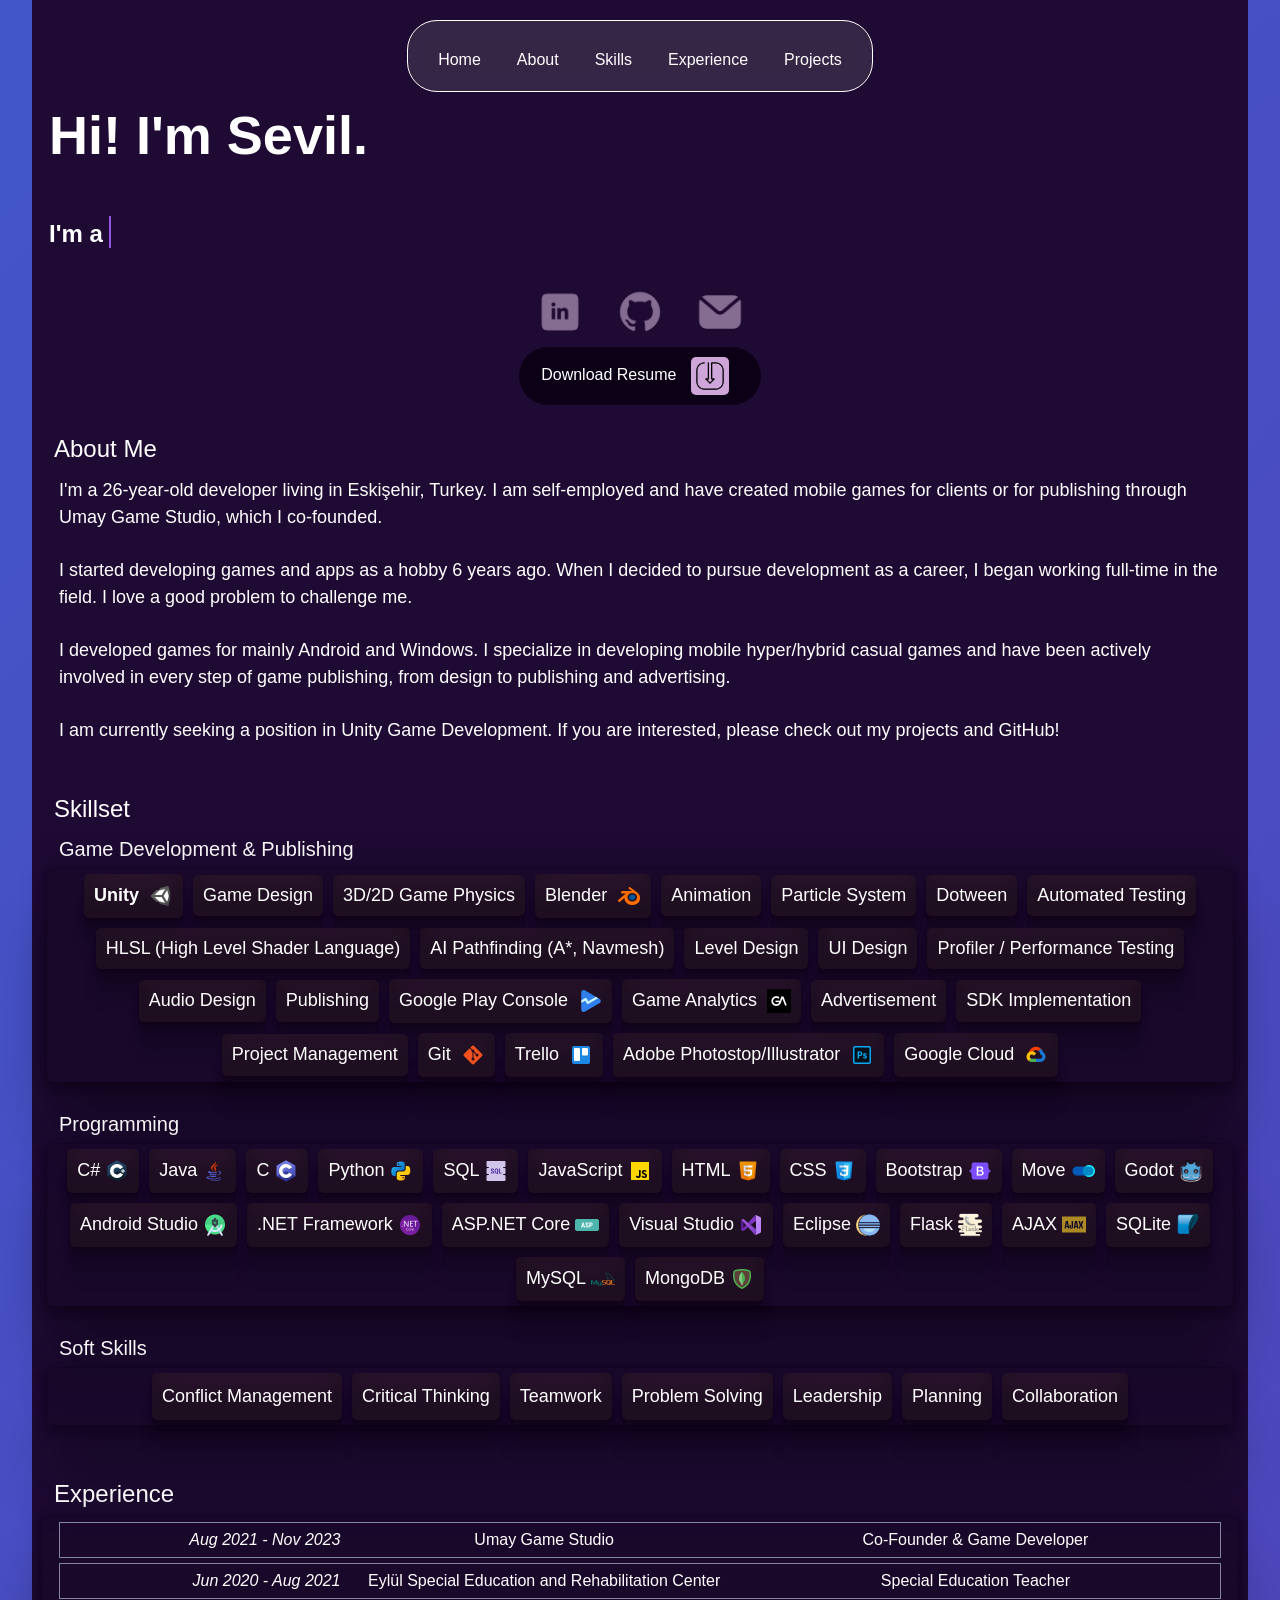
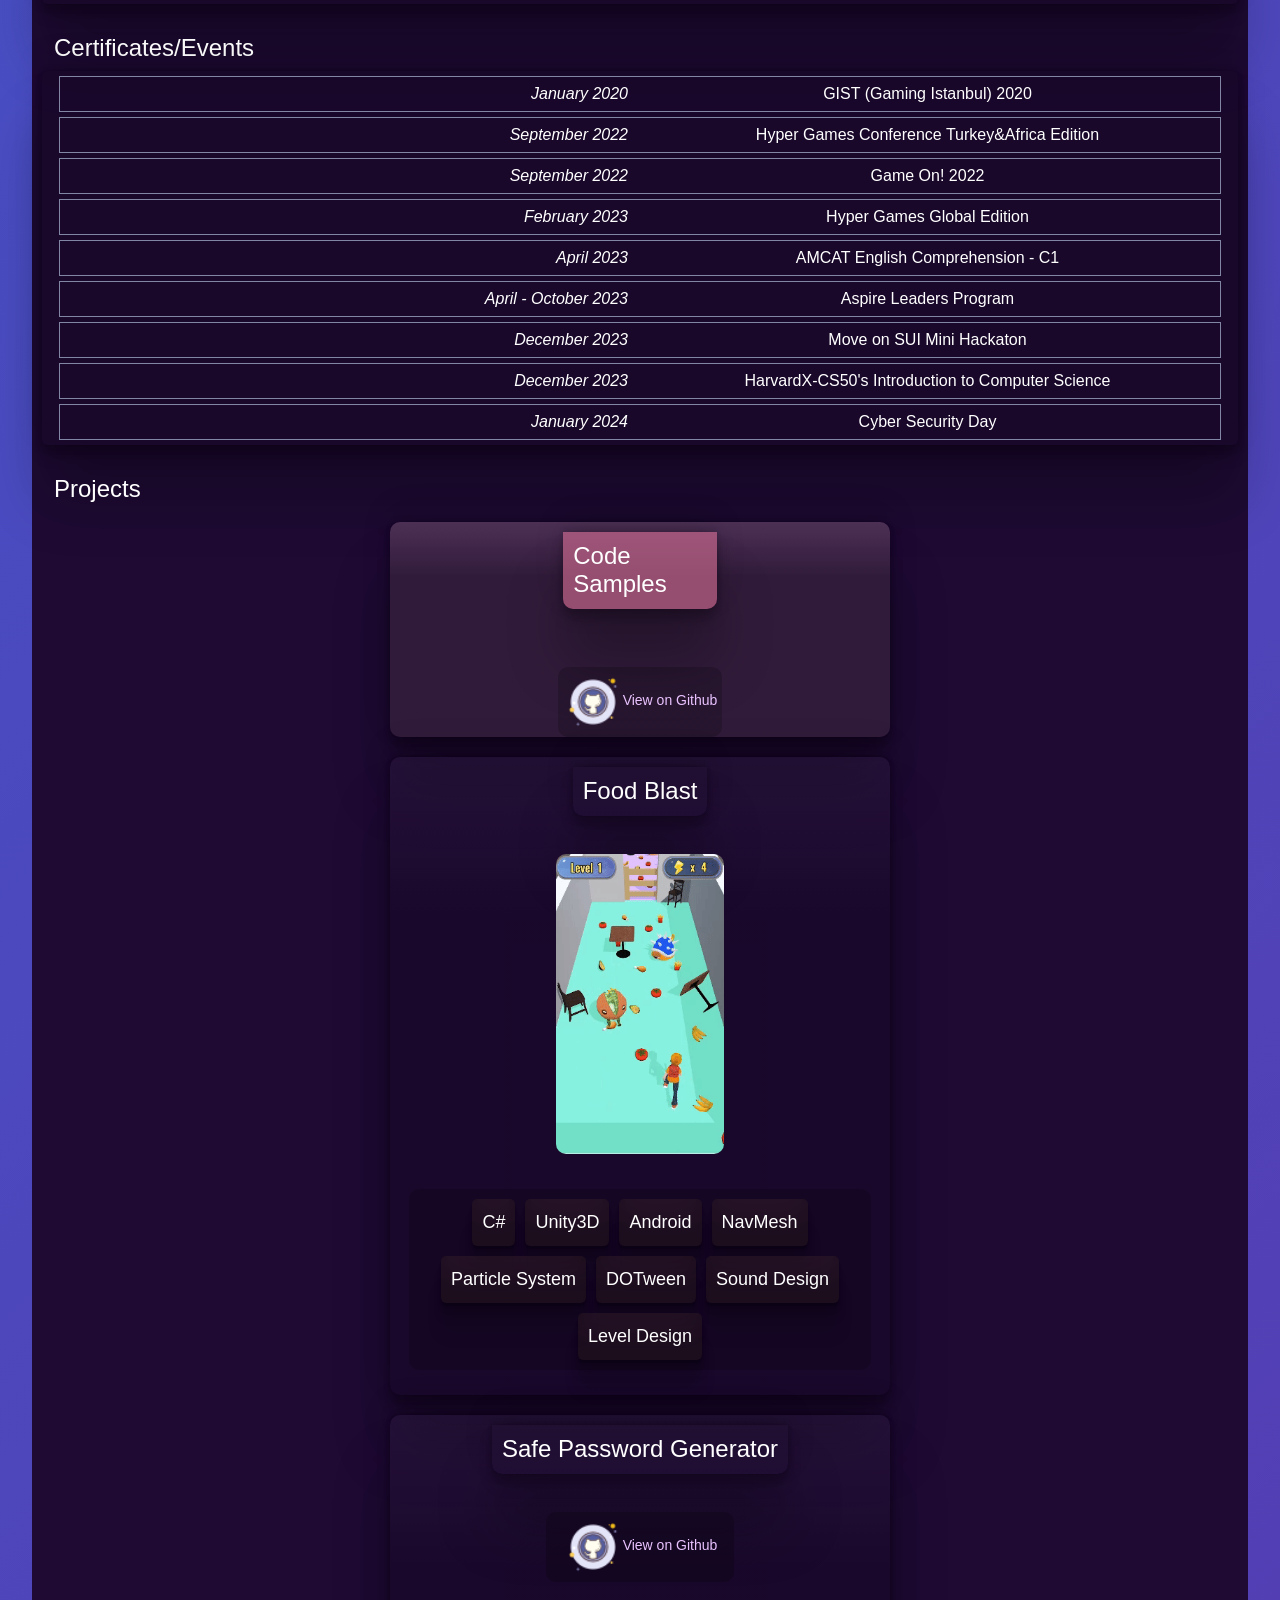
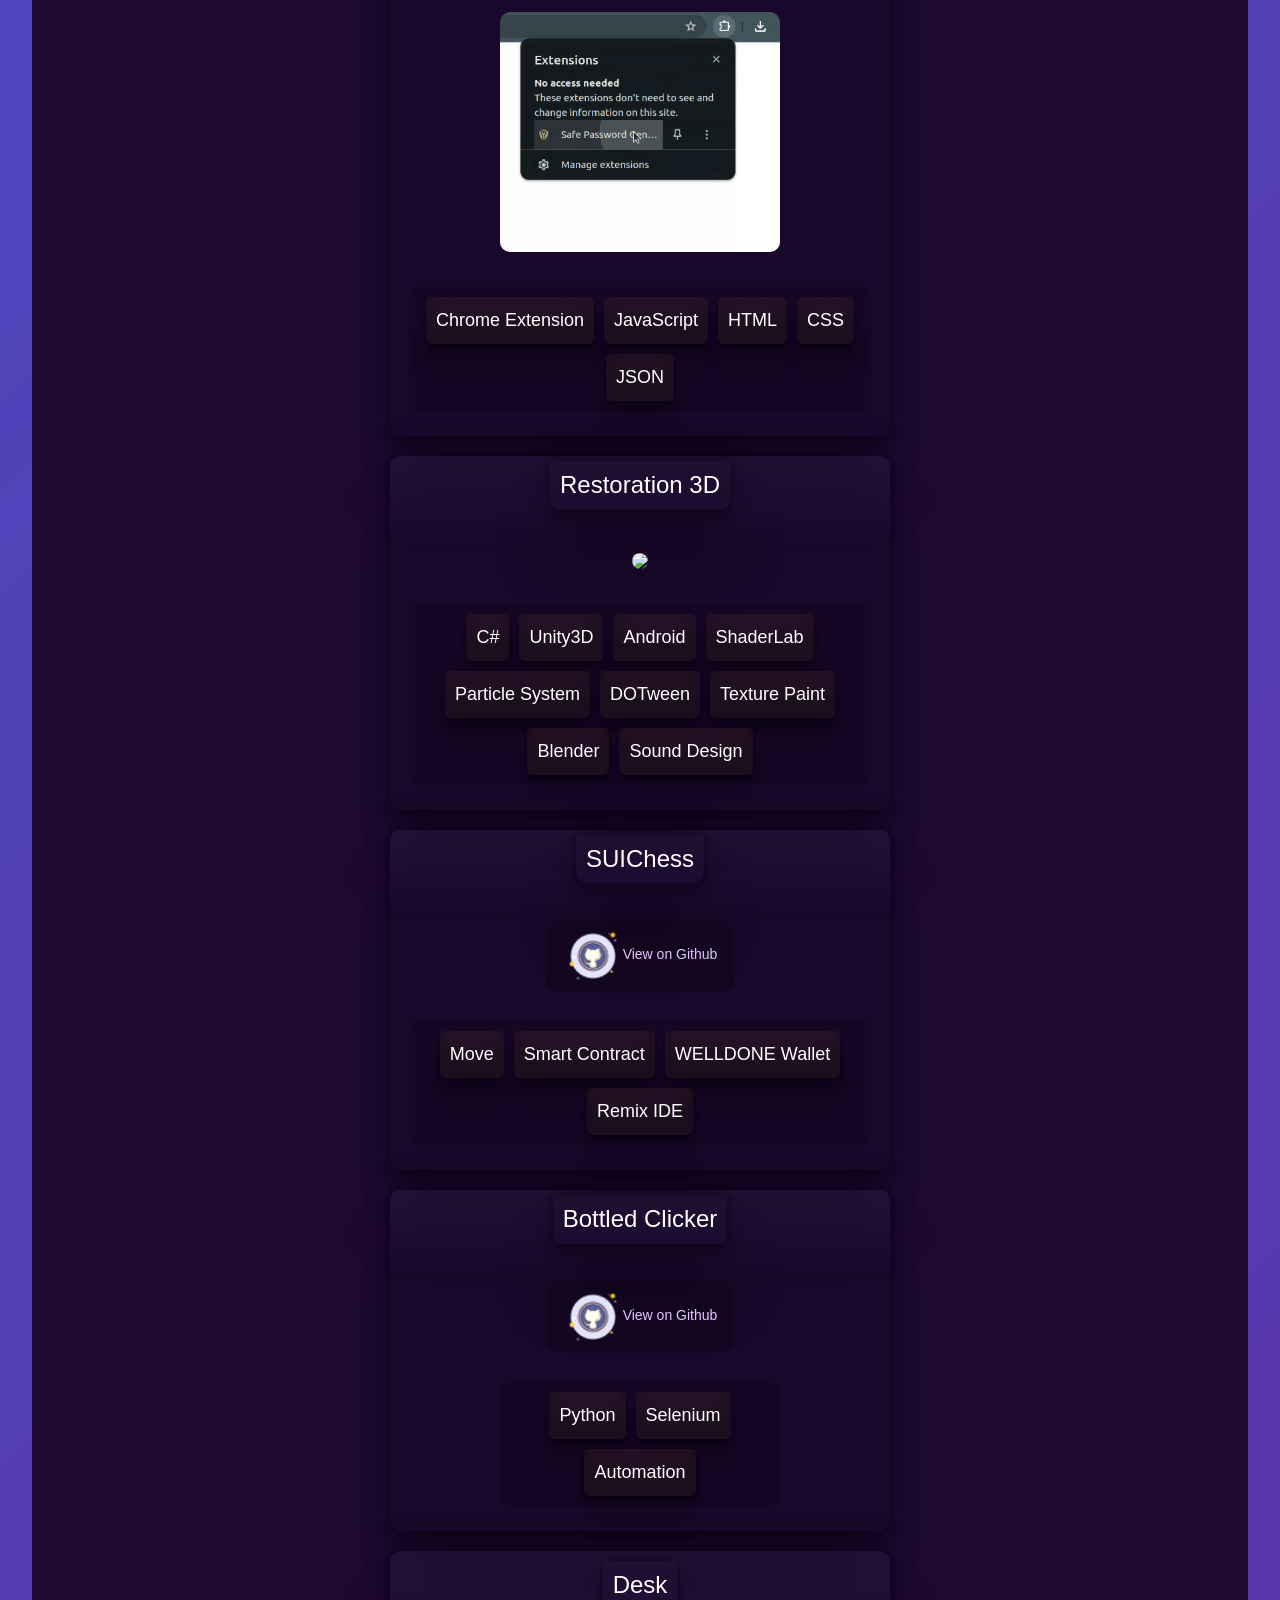
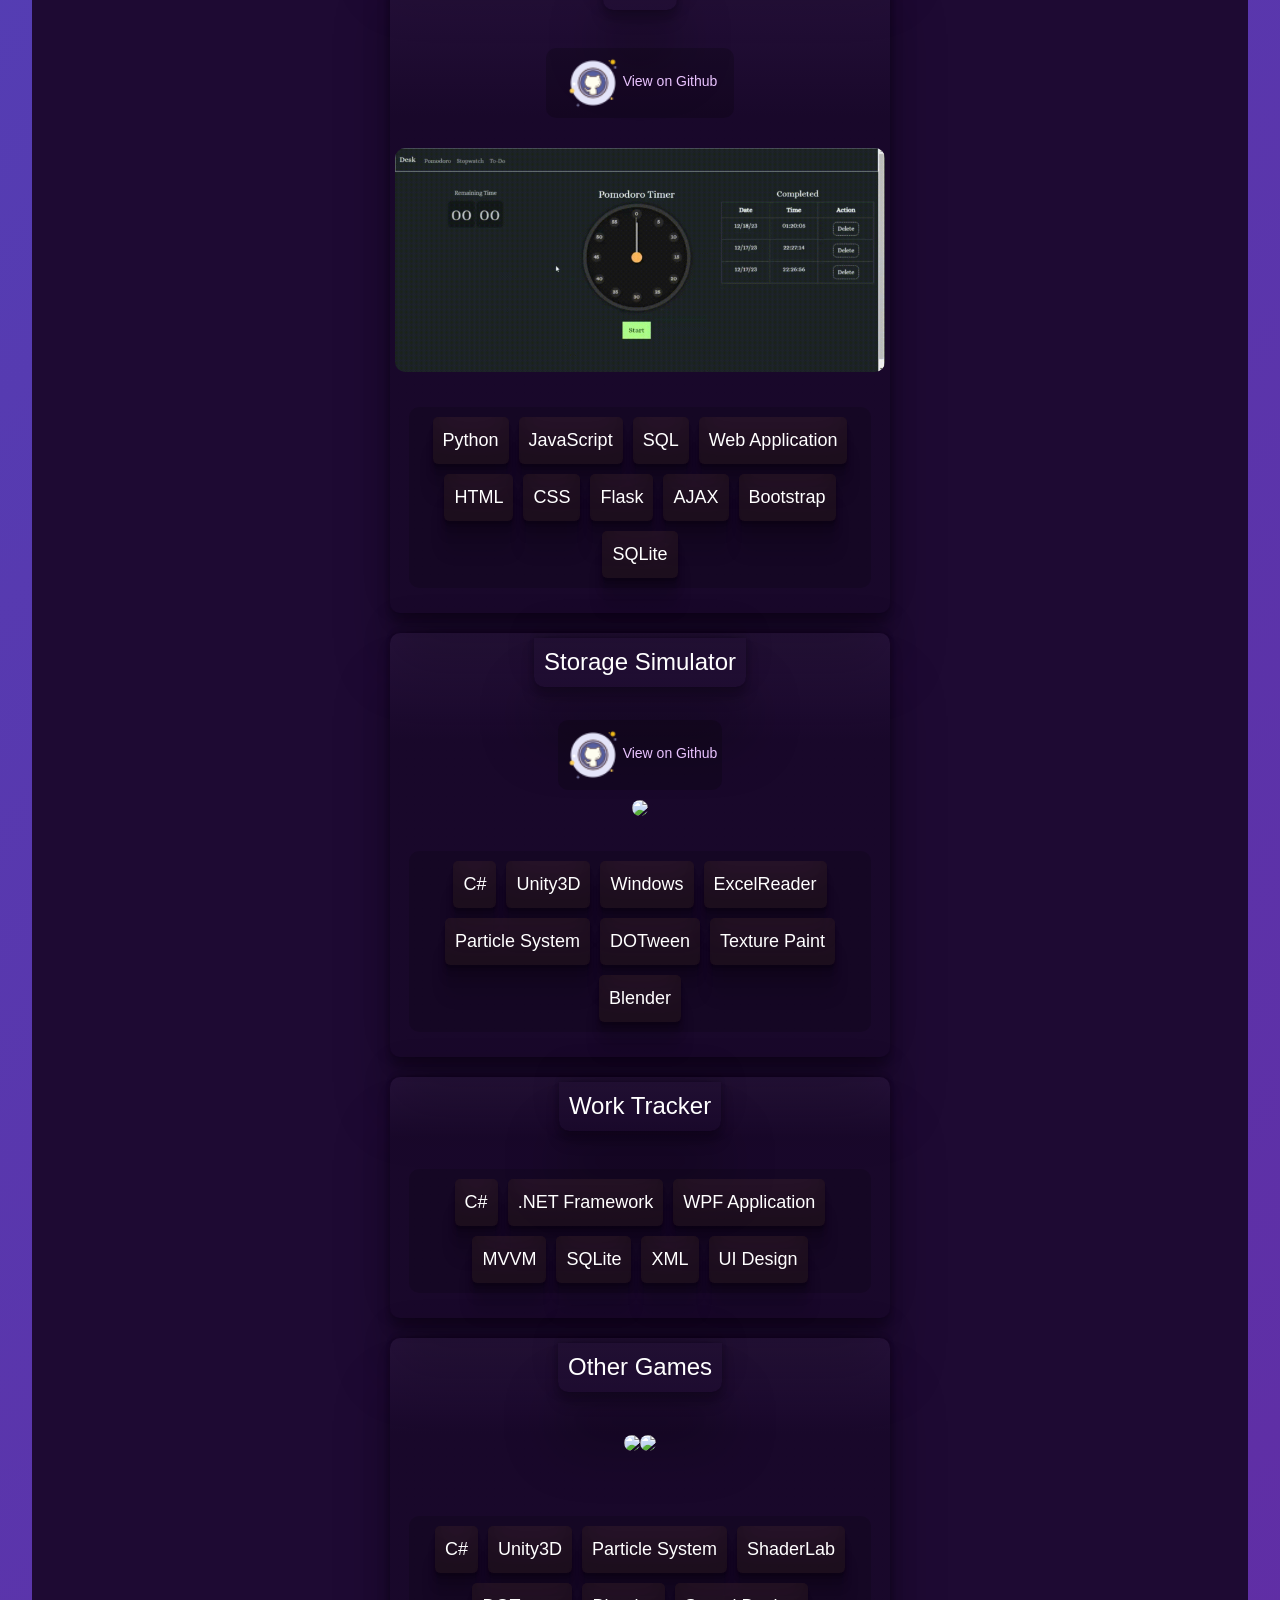
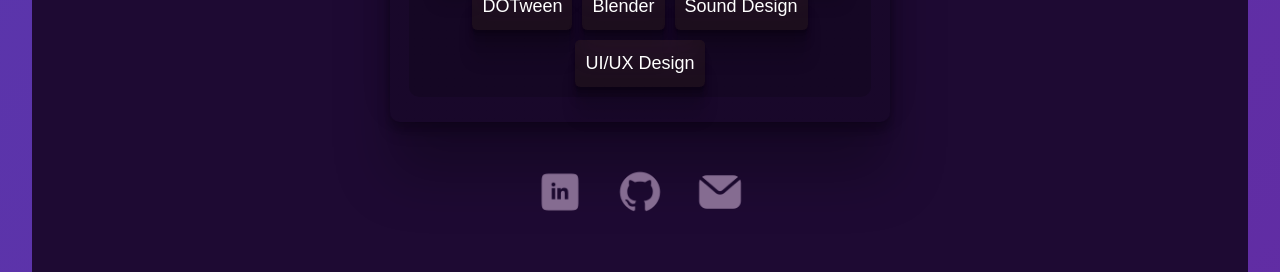
==== commit d54e326d: "update" ====
--- a/index.html
+++ b/index.html
@@ -16,6 +16,9 @@
         <!--Stylesheets-->
         <link href="/styles.css" rel="stylesheet">
         <link href="/navbarstyle.css" rel="stylesheet">
+        <link href="/projectcardStyle.css" rel="stylesheet">
+        <link href="/contactstyle.css" rel="stylesheet">
+
 
         <title>Sevil Erdal</title>
     </head>
@@ -34,7 +37,7 @@
                         <li class="nav-item"><a class="nav-link" href="#about">About</a><li>
                         <li class="nav-item"><a class="nav-link" href="#skills">Skills</a><li>
                         <li class="nav-item"><a class="nav-link" href="#experience">Experience</a><li> 
-                        <li class="nav-item"><a class="nav-link"href="#projects">Projects</a></li>
+                        <li class="nav-item"><a class="nav-link" href="#projects">Projects</a></li>
                     </ul>
                 </div>
             </div>
@@ -46,9 +49,7 @@
             <div class="row" id="#home">
                 <div class="col">
                     <div class="header">
-                        <div contenteditable class="name">
-                            Hi! I'm Sevil.
-                        </div>
+                        <div contenteditable class="name">Hi! I'm Sevil.</div>
                         <div class="animated-text">
                             I'm a <span></span>
                         </div>
@@ -58,19 +59,27 @@
 
             <!--Contact buttons-->
             <div class="row">
-                <div class="col" style="display: flex;">
-                    <div class="container-contact" style="align-items: center;">
-                        <a href="https://www.linkedin.com/in/sevil-erdal/">
-                            <img class="buttonc-img" src="/Icons/icon-linkedin.png">
+                <div class="col">
+                    <div class="container-contact">
+                        <div class="contact-button">
+                            <a href="https://www.linkedin.com/in/sevil-erdal/">
+                                <img class="buttonc-img" src="/Icons/icon-linkedin.png"></a>
+                        </div>
+                       <div class="contact-button">
+                         <a href="https://github.com/sevilerdal">
+                            <img class="buttonc-img" src="/Icons/icon-github.png"></a>
+                       </div>
+                       <div class="contact-button">
+                        <a href="mailto:sevil.ozgur.erdal@gmail.com">
+                            <img class="buttonc-img" src="/Icons/icon-gmail.png"></a>
+                       </div>
+                    </div>
+                    <div class="row">
+                       <div class="resume">
+                        <a href="resume.pdf" download="SevilErdalResume.pdf" class="download-button">Download Resume
+                            <img src="Icons/icon-download.png" style="max-width: 48px; height: auto; padding: 5px; border-radius: 10px; margin: 5px;" alt="">
                         </a>
-                        <a href="https://github.com/sevilerdal">
-                            <img class="buttonc-img" src="/Icons/icon-github.png">
-                        </a>
-                        <a href="mailto:sevil.ozgur.erdal@gmail.com">
-                            <img class="buttonc-img" src="/Icons/icon-gmail.png">
-                        </a>
-                        <h6>Contact me!</h6>
-                    </div>
+                    </div> 
                 </div>
             </div>
 
@@ -149,111 +158,67 @@
                         <h5>Programming </h5>
                         <div class="skill-container" style="display: flex;">
                             <div class="skill">
-                                <h4>C#
-                                <img src="Icons/cslang.png" alt="">
-
-                                </h4>
-                            </div>
-                            <div class="skill">
-                                <h4>Java
-                                <img src="Icons/java.png" alt="">
-                                </h4>
-                            </div>
-                            <div class="skill">
-                                <h4>C
-                                <img src="Icons/clang.png" alt="">
-                                </h4>
-                            </div>
-                            <div class="skill">
-                                <h4>Python
-                                    <img src="Icons/python.png" alt="">
-                                </h4>
-                            </div>
-                            <div class="skill">
-                                <h4>SQL
-                                    <img src="Icons/sql.png" alt="">
-                                </h4>
-                            </div>
-                            <div class="skill">
-                                <h4>JavaScript
-                                    <img src="Icons/icon-js.png" alt="">
-                                </h4>
-                            </div>
-                            <div class="skill">
-                                <h4>HTML
-                                    <img src="Icons/html5.png" alt="">
-                                </h4>
-                            </div>
-                            <div class="skill">
-                                <h4>CSS
-                                    <img src="Icons/css3.png" alt="">
-                                </h4>
-                            </div>
-                            <div class="skill">
-                                <h4>Bootstrap
-                                    <img src="Icons/icon-bootstrap.png" alt="">
-                                </h4>
-                            </div>
-                            <div class="skill">
-                                <h4>Move
-                                    <img src="Icons/move.png" alt="">
-                                </h4>
-                            </div>
-                            
-                            <div class="skill">
-                                <h4>Godot
-                                    <img src="Icons/icon-godot.png" alt="">
-                                </h4>
-                            </div>
-                            <div class="skill">
-                                <h4>Android Studio
-                                    <img src="Icons/astudio.png" alt="">
-                                </h4>
-                            </div>
-                            <div class="skill">
-                                <h4>.NET Framework
-                                    <img src="Icons/icon-net.png" alt="">
-                                </h4>
-                            </div>
-                            <div class="skill">
-                                <h4>ASP.NET Core
-                                    <img src="Icons/icon-asp.png" alt="">
-                                </h4>
-                            </div>
-                            <div class="skill">
-                                <h4>Visual Studio
-                                    <img src="Icons/vs.png" alt="">
-                                </h4>
-                            </div>
-                            <div class="skill">
-                                <h4>Eclipse
-                                    <img src="Icons/eclipse.png" alt="">
-                                </h4>
-                            </div>
-                            <div class="skill">
-                                <h4>Flask
-                                    <img src="Icons/icon-flask.png" alt="">
-                                </h4>
-                            </div>
-                            <div class="skill">
-                                <h4>AJAX
-                                    <img src="Icons/icon-ajax.png" alt="">
-                                </h4>
-                            </div>
-                            <div class="skill">
-                                <h4>SQLite
-                                    <img src="Icons/icon-sqlite.png" alt="">
-                                </h4>
-                            </div>
-                            <div class="skill">
-                                <h4>MySQL
-                                    <img src="Icons/icon-mysql.png" alt="">
-                                </h4>
-                            </div>
-                            <div class="skill">
-                                <h4>MongoDB
-                                    <img src="Icons/icon-mangodb.png" alt="">
-                                </h4>
+                                <h4>C#<img src="Icons/cslang.png" alt=""></h4>
+                            </div>
+                            <div class="skill">
+                                <h4>Java<img src="Icons/java.png" alt=""></h4>
+                            </div>
+                            <div class="skill">
+                                <h4>C<img src="Icons/clang.png" alt=""></h4>
+                            </div>
+                            <div class="skill">
+                                <h4>Python<img src="Icons/python.png" alt=""></h4>
+                            </div>
+                            <div class="skill">
+                                <h4>SQL<img src="Icons/sql.png" alt=""></h4>
+                            </div>
+                            <div class="skill">
+                                <h4>JavaScript<img src="Icons/icon-js.png" alt=""></h4>
+                            </div>
+                            <div class="skill">
+                                <h4>HTML<img src="Icons/html5.png" alt=""></h4>
+                            </div>
+                            <div class="skill">
+                                <h4>CSS<img src="Icons/css3.png" alt=""></h4>
+                            </div>
+                            <div class="skill">
+                                <h4>Bootstrap<img src="Icons/icon-bootstrap.png" alt=""></h4>
+                            </div>
+                            <div class="skill">
+                                <h4>Move<img src="Icons/move.png" alt=""></h4>
+                            </div>
+                            <div class="skill">
+                                <h4>Godot<img src="Icons/icon-godot.png" alt=""></h4>
+                            </div>
+                            <div class="skill">
+                                <h4>Android Studio<img src="Icons/astudio.png" alt=""></h4>
+                            </div>
+                            <div class="skill">
+                                <h4>.NET Framework<img src="Icons/icon-net.png" alt=""></h4>
+                            </div>
+                            <div class="skill">
+                                <h4>ASP.NET Core<img src="Icons/icon-asp.png" alt=""></h4>
+                            </div>
+                            <div class="skill">
+                                <h4>Visual Studio<img src="Icons/vs.png" alt=""></h4>
+                            </div>
+                            <div class="skill">
+                                <h4>Eclipse<img src="Icons/eclipse.png" alt=""></h4>
+                            </div>
+                            <div class="skill">
+                                <h4>Flask<img src="Icons/icon-flask.png" alt=""></h4>
+                            </div>
+                            <div class="skill">
+                                <h4>AJAX<img src="Icons/icon-ajax.png" alt=""></h4>
+                            </div>
+                            <div class="skill">
+                                <h4>SQLite<img src="Icons/icon-sqlite.png" alt=""></h4>
+                            </div>
+                            <div class="skill">
+                                <h4>MySQL<img src="Icons/icon-mysql.png" alt=""></h4>
+                            </div>
+                            <div class="skill">
+                                <h4>MongoDB<img src="Icons/icon-mangodb.png" alt=""></h4>
                             </div>
                         </div>
                     </div>
@@ -268,7 +233,6 @@
                             <div class="skill-sf">Leadership</div>
                             <div class="skill-sf">Planning</div>
                             <div class="skill-sf">Collaboration</div>
-
                         </div> 
                     </div>
                         
@@ -332,8 +296,6 @@
                         <div class="col text-right">January 2024</div>
                         <div class="col">Cyber Security Day</div>
                     </div>
-                    
-                        
                 </div>
             </div>
 
@@ -342,31 +304,30 @@
             <div class="row" id="projects">
                 <div class="col">
                     <h4 class="sec-title">Projects</h4>
-                    
                     <div class="works-container">
 
-                            <!-- <div class="project-card" style="background-color: rgba(255, 192, 203, 0.219);">
+                            <div class="project-card" style="background-color: rgba(255, 192, 203, 0.219);">
                                 <div class="row">
                                     <div class="row">
                                     <h5 class="project-title" style="background-color: rgba(216, 112, 147, 0.603);">Code Samples</h5>
                                 </div>
                                 </div>
                                 <div class="repo-button">
-                                    <a href="https://github.com/sevilerdal">
+                                    <a href="https://github.com/sevilerdal/CodeSamples/">
                                     <img class="button-img" src="/Icons/gthb.png">
                                     <h4 class="gthb-text">View on Github</h4>
                                 </a>
                                 </div>
-                            </div> -->
-
+                            </div>
                             <div class="project-card">
                                 <div class="row">
                                     <div class="row">
                                     <h5 class="project-title">Food Blast</h5>
-                                </div>
-                                    <img class="img-fluid" src="gifs/fblast.gif">
-                                </div>
-                                
+                                    </div>
+                                    <div class="container-img">
+                                        <img class="img-fluid" src="gifs/fblast.gif">
+                                    </div>
+                                </div> 
                                 <div class="row">
                                     <div class="skills">
                                         <div class="skill-p">C#</div>
@@ -387,16 +348,18 @@
                                     <div class="row">
                                     <h5 class="project-title">Safe Password Generator</h5>
                                 </div>
-                                <div class="repo-button">
+                                <div class="row">
+                                    <div class="repo-button">
                                         <a href="https://github.com/sevilerdal/SafePasswordGenerator">
-                                        <img class="button-img" src="/Icons/gthb.png">
-                                        <h4 class="gthb-text">View on Github</h4>
-                                    </a>
-                                    </div>
-                                    
-                                    <img class="img-fluid" src="gifs/spg.gif">
-                                </div>
-                                
+                                            <img class="button-img" src="/Icons/gthb.png">
+                                            <h4 class="gthb-text">View on Github</h4>
+                                        </a>
+                                    </div>
+                                </div>
+                                    <div class="container-img">
+                                        <img class="img-fluid" src="gifs/spg.gif">
+                                    </div>
+                                </div>
                                 <div class="row">
                                     <div class="skills">
                                         <div class="skill-p">Chrome Extension</div>
@@ -413,7 +376,9 @@
                                 <h5 class="project-title">Restoration 3D</h5>
                             </div>
                             <div class="row">
-                                <img class="img-fluid" src="gifs/restoration.gif">
+                                <div class="container-img">
+                                    <img class="img-fluid" src="gifs/restoration.gif">
+                                </div>
                             </div>
                             
                             <div class="row">
@@ -456,14 +421,14 @@
 
                             <div class="project-card">
                                 <div class="row">
-                                    <div class="row">
                                     <h5 class="project-title">Bottled Clicker</h5>
                                 </div>
-                                <div class="repo-button">
+                                <div class="row">
+                                    <div class="repo-button">
                                         <a href="https://github.com/sevilerdal/Bottled-Clicker">
-                                        <img class="button-img" src="/Icons/gthb.png">
-                                        <h4 class="gthb-text">View on Github</h4>
-                                    </a>
+                                            <img class="button-img" src="/Icons/gthb.png">
+                                            <h4 class="gthb-text">View on Github</h4>
+                                        </a>
                                     </div>
                                 </div>
                                 
@@ -484,16 +449,18 @@
                                 <div class="row">
                                 <h5 class="project-title">Desk</h5>
                                 </div>
-                                <div class="repo-button">
-                                    <a href="https://github.com/sevilerdal/Desk--CS50-FP">
-                                        <img class="button-img" src="/Icons/gthb.png">
-                                        <h4 class="gthb-text">View on Github</h4>
-                                    </a>
-                                </div>
-                                
-                                <img class="img-fluid" src="gifs/desk.gif">
-                            </div>
-                            
+                                <div class="row">
+                                    <div class="repo-button">
+                                        <a href="https://github.com/sevilerdal/Desk--CS50-FP">
+                                            <img class="button-img" src="/Icons/gthb.png">
+                                            <h4 class="gthb-text">View on Github</h4>
+                                        </a>
+                                    </div>
+                                </div>
+                                <div class="container-img">
+                                    <img class="img-fluid" src="gifs/desk.gif">
+                                </div>
+                            </div>
                             <div class="row">
                                 <div class="skills">
                                     <div class="skill-p">Python</div>
@@ -510,8 +477,6 @@
                             </div>
                         </div>
     
-                        
-    
                         <div class="project-card">
                             <div class="row">
                                 <h5 class="project-title">Storage Simulator</h5>
@@ -523,9 +488,10 @@
                                 </a>
                             </div>
                             <div class="row">
-                                <img class="img-fluid" src="gifs/storage.gif">
-                            </div>
-                            
+                                <div class="container-img">
+                                    <img class="img-fluid" src="gifs/storage.gif">
+                                </div>
+                            </div>
                             <div class="row">
                                 <div class="skills">
                                     <div class="skill-p">C#</div>
@@ -559,13 +525,18 @@
                             </div>
                         </div>
     
-                        <div class="project-card">
-                            <div class="row">
-                                <img class="img-fluid" src="gifs/down.gif">
-                                <img class="img-fluid" src="gifs/strtgy.gif">
-                            </div>
+                        <div class="project-card">      
                             <div class="row">
                                 <h5 class="project-title">Other Games</h5>
+
+                            </div>                          
+                            <div class="row">
+                                <div class="container-img">
+                                    <img class="img-fluid" src="gifs/down.gif">
+                                    <img class="img-fluid" src="gifs/strtgy.gif">
+                                </div>
+                            </div>
+                            <div class="row">
                             </div>
                             <div class="row">
                                 <div class="skills">
@@ -588,16 +559,21 @@
             <div class="row">
                 <div class="col" style="display: flex;">
                     <div class="container-contact" style="align-items: center;">
-                        <a href="https://www.linkedin.com/in/sevil-erdal/">
-                            <img class="buttonc-img" src="/Icons/icon-linkedin.png">
-                        </a>
-                        <a href="https://github.com/sevilerdal">
-                            <img class="buttonc-img" src="/Icons/icon-github.png">
-                        </a>
-                        <a href="mailto:sevil.ozgur.erdal@gmail.com">
-                            <img class="buttonc-img" src="/Icons/icon-gmail.png">
-                        </a>
-                        <h6>Contact me!</h6>
+                        <div class="contact-button">
+                            <a href="https://www.linkedin.com/in/sevil-erdal/">
+                                <img class="buttonc-img" src="/Icons/icon-linkedin.png">
+                            </a>
+                        </div>
+                        <div class="contact-button">
+                            <a href="https://github.com/sevilerdal">
+                                <img class="buttonc-img" src="/Icons/icon-github.png">
+                            </a>
+                        </div>
+                        <div class="contact-button">
+                            <a href="mailto:sevil.ozgur.erdal@gmail.com">
+                                <img class="buttonc-img" src="/Icons/icon-gmail.png">
+                            </a>
+                        </div>
                     </div>
                 </div>
             </div>
--- a/styles.css
+++ b/styles.css
@@ -35,35 +35,7 @@
     margin-top: 10vh;
     text-align: center;
 }
-a{
-    text-decoration: none;
-}
-.button-r{
-    display: flex;
-    text-align: center;
-    text-decoration: none;
-    background-color: #dfa7ff11;
-    border-radius: 20px;
-    padding: 10px;
-    margin: 5px;
-    max-width: fit-content;
-    align-items: center;
-}
-a img{
-    max-width: 48px;
-}
-a:hover{
-    box-shadow: rgba(100, 100, 111, 0.7) 0px 7px 29px 0px;
-}
-.gthb-text{
-    text-decoration: none;
-    color: #dfa7ff;
-    font-size: 14px;
-}
-.buttonc-img{
-    border-radius: 20px;
 
-}
 .name{
     font-size:54px;
     font-weight: 600;
@@ -76,18 +48,19 @@
     color:#dfa7ff;
     text-shadow: 3px 2px 4px rgb(156, 156, 156);
 }
+
 .sec-title{
     font-size: 24px;
 }
 
 .container{
     background-color: #1e0a33;
-    max-width: 90vw;
+    max-width: 95%;
 }
 
 .container .row{
     margin-bottom: 20px;
-    padding: 10px;
+    padding: 5px;
 }
 
 .animated-text{
@@ -142,11 +115,6 @@
         width: calc(100% + 8px);
     }
 }
-.skill-container{
-    flex-wrap: wrap;
-    justify-content: center;
-    align-items: center;
-  }
 
 .skill h4, .game-skills h4, .skill-sf, .skill-p{
     display: block;
@@ -175,7 +143,7 @@
 }
 
 .ev-table .row, .exp-table .row{
-    margin: 5px 50px;
+    margin: 5px;
     border: #8286a5 1px solid;
     border-top: #8286a5 1px solid;
 }
@@ -184,23 +152,18 @@
     background-color: rgba(31, 31, 31, 0.3);
 }
 
-.img-fluid {
-    max-height: 300px;
-    width: auto;
-    margin: 5px;
-}
-
 p{
     font-size: 18px;
     font-weight: 500;
-    padding: 20px;
-    margin: 10px;
+    padding: 5px;
 }
 
-.project-card, .ev-table, .exp-table, .skill-container{
+.ev-table, .exp-table, .skill-container{
     background: #14062280;
     font-weight: 500;
     text-align: center;
+    flex-wrap: wrap;
+    justify-content: center;
     align-items: center;
     border-radius: 5px;
     box-shadow: rgba(0, 0, 0, 0.25) 0px 54px 55px, 
@@ -208,35 +171,4 @@
                 rgba(0, 0, 0, 0.12) 0px 4px 6px, 
                 rgba(0, 0, 0, 0.17) 0px 12px 13px, 
                 rgba(0, 0, 0, 0.09) 0px -3px 5px;
-}
-
-.project-card .skills{
-    display: flex;
-    flex-wrap: wrap;
-}
-
-.project-card .project-title{
-    font-size: 24px;
-}
-
-.project-title{
-    width: max-content;
-    padding: 10px;
-    margin-top: 0;
-    background-color: #1e0a33;
-    border-radius: 0 0 10px 10px;
-    box-shadow: rgba(0, 0, 0, 0.25) 0px 54px 55px, 
-                rgba(0, 0, 0, 0.12) 0px -12px 30px, 
-                rgba(0, 0, 0, 0.12) 0px 4px 6px, 
-                rgba(0, 0, 0, 0.17) 0px 12px 13px, 
-                rgba(0, 0, 0, 0.09) 0px -3px 5px;
-}
-.repo-button{
-    align-items: center;
-    justify-content: center;
-}
-.btn-row{
-    justify-items: center;
-    display: flex;
-    align-items: center;
 }
--- a/navbarstyle.css
+++ b/navbarstyle.css
@@ -11,6 +11,9 @@
     backdrop-filter: blur(10px);
   }
   
+  .navbar-toggler{
+    border: none;
+  }
   .nav-item{
     margin: 0 auto;
     background-color: transparent;
--- a/projectcardStyle.css
+++ b/projectcardStyle.css
@@ -0,0 +1,83 @@
+.works-container{
+    display: flex;
+    flex-direction: column;
+    flex-wrap: wraps;
+}
+
+.project-card{
+    background: linear-gradient(180deg, rgba(73, 48, 94, 0.2) 0%, #14062280 25%);
+    width: 500px;
+    max-width: 95%;
+    border-radius: 10px;  
+    display:flex;
+    box-shadow: rgba(0, 0, 0, 0.25) 0px 54px 55px, 
+    rgba(0, 0, 0, 0.12) 0px -12px 30px, 
+    rgba(0, 0, 0, 0.12) 0px 4px 6px, 
+    rgba(0, 0, 0, 0.17) 0px 12px 13px, 
+    rgba(0, 0, 0, 0.09) 0px -3px 5px;    align-items: center;
+    flex-direction: column;
+    justify-content: space-evenly;
+    margin: 10px 0;
+}
+
+.project-card .skills{
+    display: flex;
+    flex-wrap: wrap;
+    background-color: rgba(0, 0, 0, 0.151);
+    border-radius: 10px;
+    width: 90%;
+    padding: 5px 0 5px 0;
+}
+.project-card .project-title{
+    font-size: 24px;
+}
+
+.project-title{
+    width: max-content;
+    padding: 10px;
+    border-radius: 0 0 10px 10px;
+    box-shadow: rgba(0, 0, 0, 0.25) 0px 54px 55px, 
+                rgba(0, 0, 0, 0.12) 0px -12px 30px, 
+                rgba(0, 0, 0, 0.12) 0px 4px 6px, 
+                rgba(0, 0, 0, 0.17) 0px 12px 13px, 
+                rgba(0, 0, 0, 0.09) 0px -3px 5px;
+}
+
+.repo-button{
+    background-color: rgba(0, 0, 0, 0.205);
+    border-radius: 10px;
+    width: fit-content;
+}
+
+.repo-button:hover{
+    box-shadow: rgba(204, 204, 204, 0.25) 0px 54px 55px, 
+                rgba(255, 195, 195, 0.12) 0px -12px 30px, 
+                rgba(200, 188, 255, 0.12) 0px 4px 6px, 
+                rgba(215, 163, 250, 0.17) 0px 12px 13px, 
+                rgba(223, 198, 255, 0.09) 0px -3px 5px;
+}
+
+.repo-button a {
+    display: flex;
+    flex-direction: row;
+    align-items: center;
+    justify-content: center;
+    padding: 5px;
+}
+
+.gthb-text{
+    margin-top: 5px;
+    text-decoration: none;
+    color: #e9c3ff;
+    font-size: 14px;
+}
+.container-img{
+    display: flex;
+    flex-wrap: wrap;
+}
+.img-fluid {
+    max-height: 300px;
+    width: auto;
+    border-radius: 10px;
+    margin: 5px 0 5px 0;
+}
--- a/contactstyle.css
+++ b/contactstyle.css
@@ -0,0 +1,43 @@
+.container-contact{
+    display: flex;
+    flex-direction: row;
+}
+
+.contact-button:hover{
+    height: min-content;
+    width: min-content;
+    background-color: rgba(177, 114, 185, 0.2);
+    border:solid 1px #9512d1;
+    border-radius: 20px;
+}
+
+.resume{
+    text-decoration: none;
+    background-color: #0b0016;
+    border-radius: 30px;
+    color: #dfa7ff;
+    width: fit-content;
+}
+
+.resume:hover{
+    background-color: rgba(177, 114, 185, 0.2);
+    border:solid 1px #9512d1;
+    border-radius: 30px;
+}
+
+.buttonc-img{
+    border-radius: 20px;
+}
+
+a{
+    text-decoration: none;
+    padding: 10px;
+}
+
+a:link{
+    color: white;
+}
+
+a img{
+    width: 60px;
+}
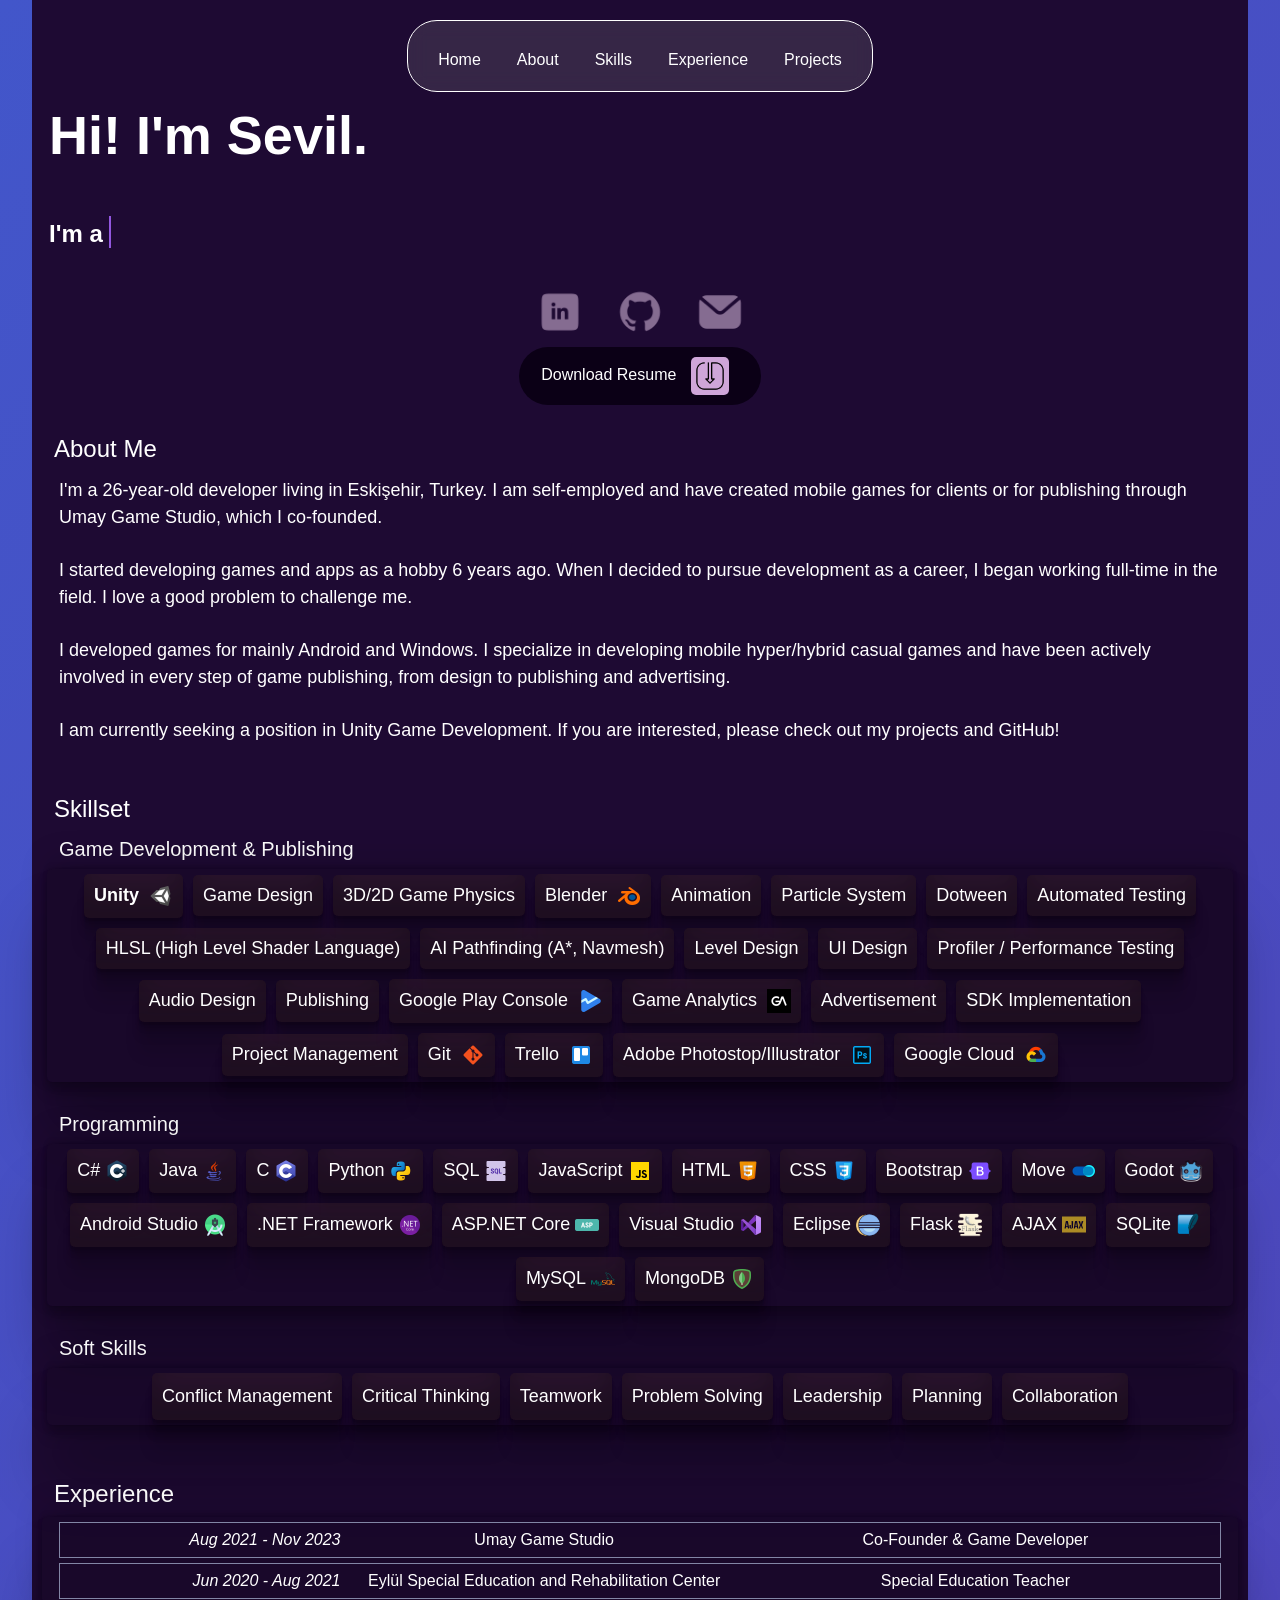
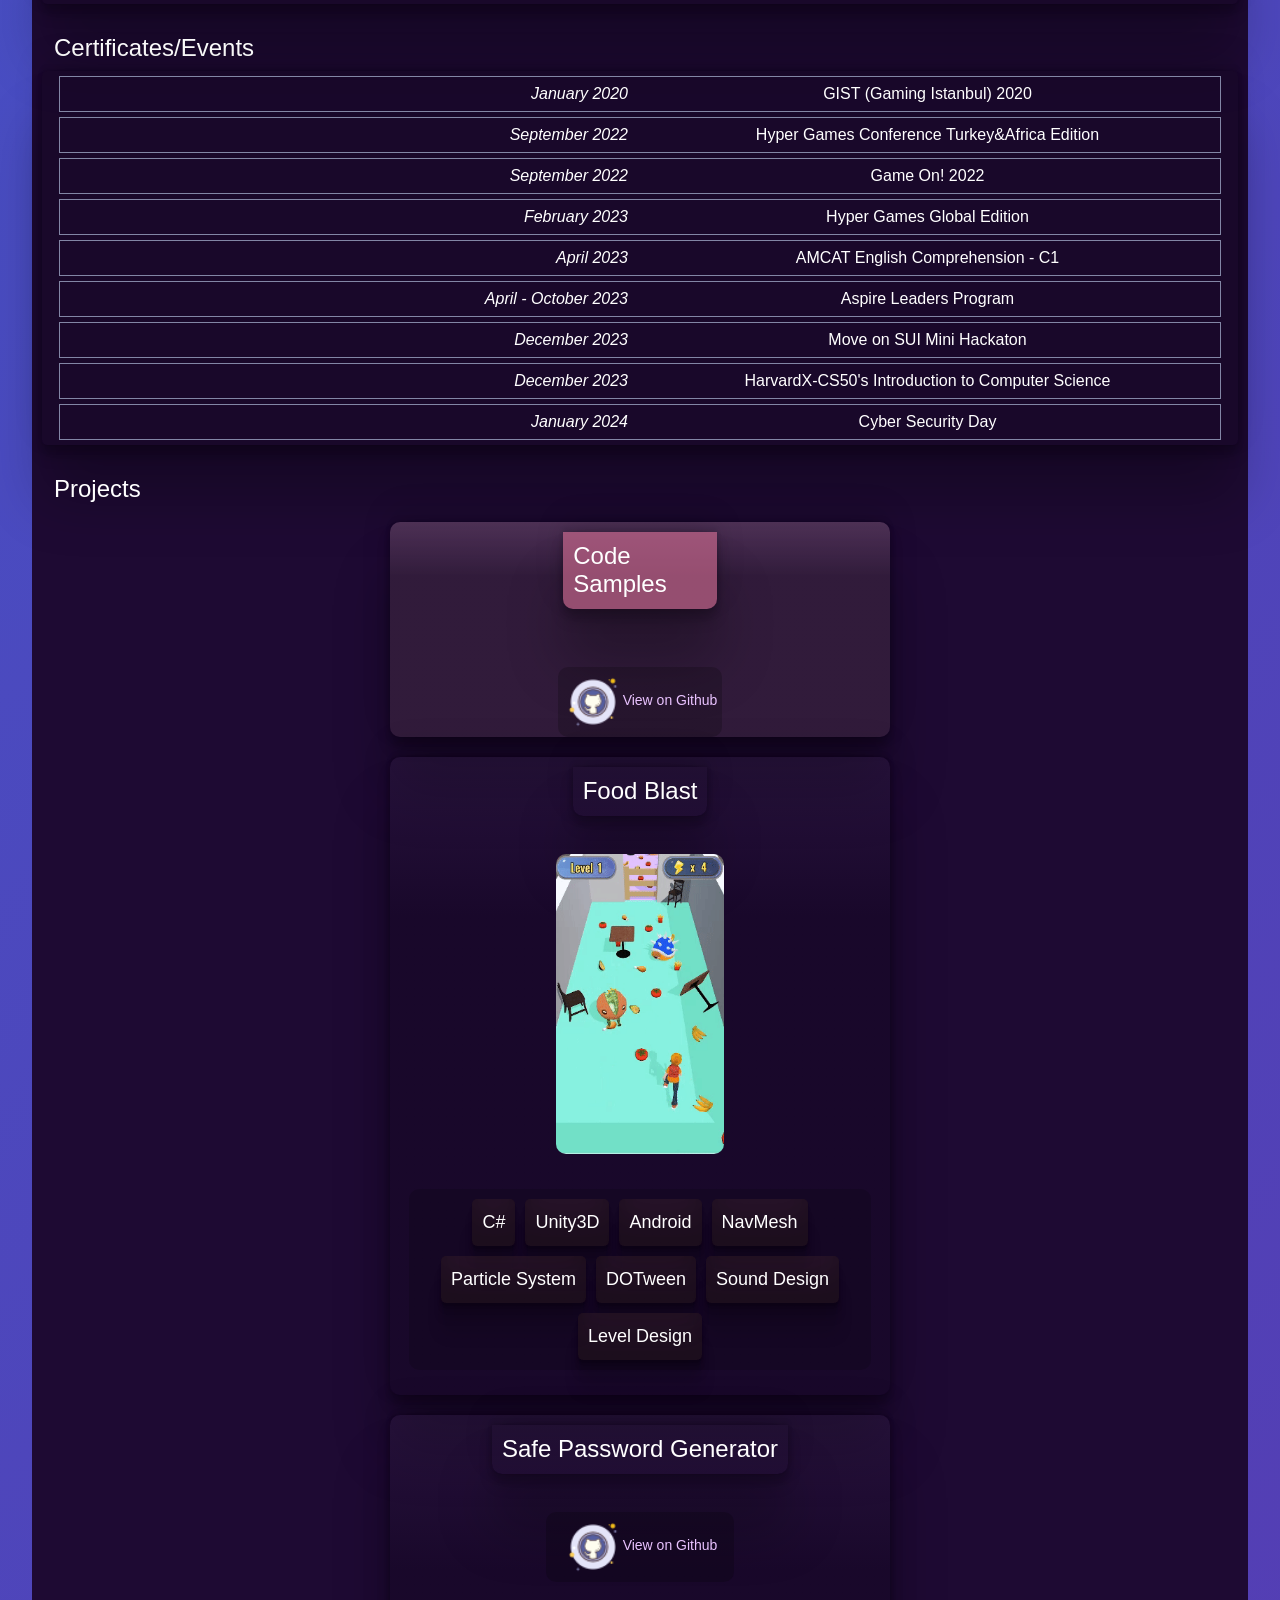
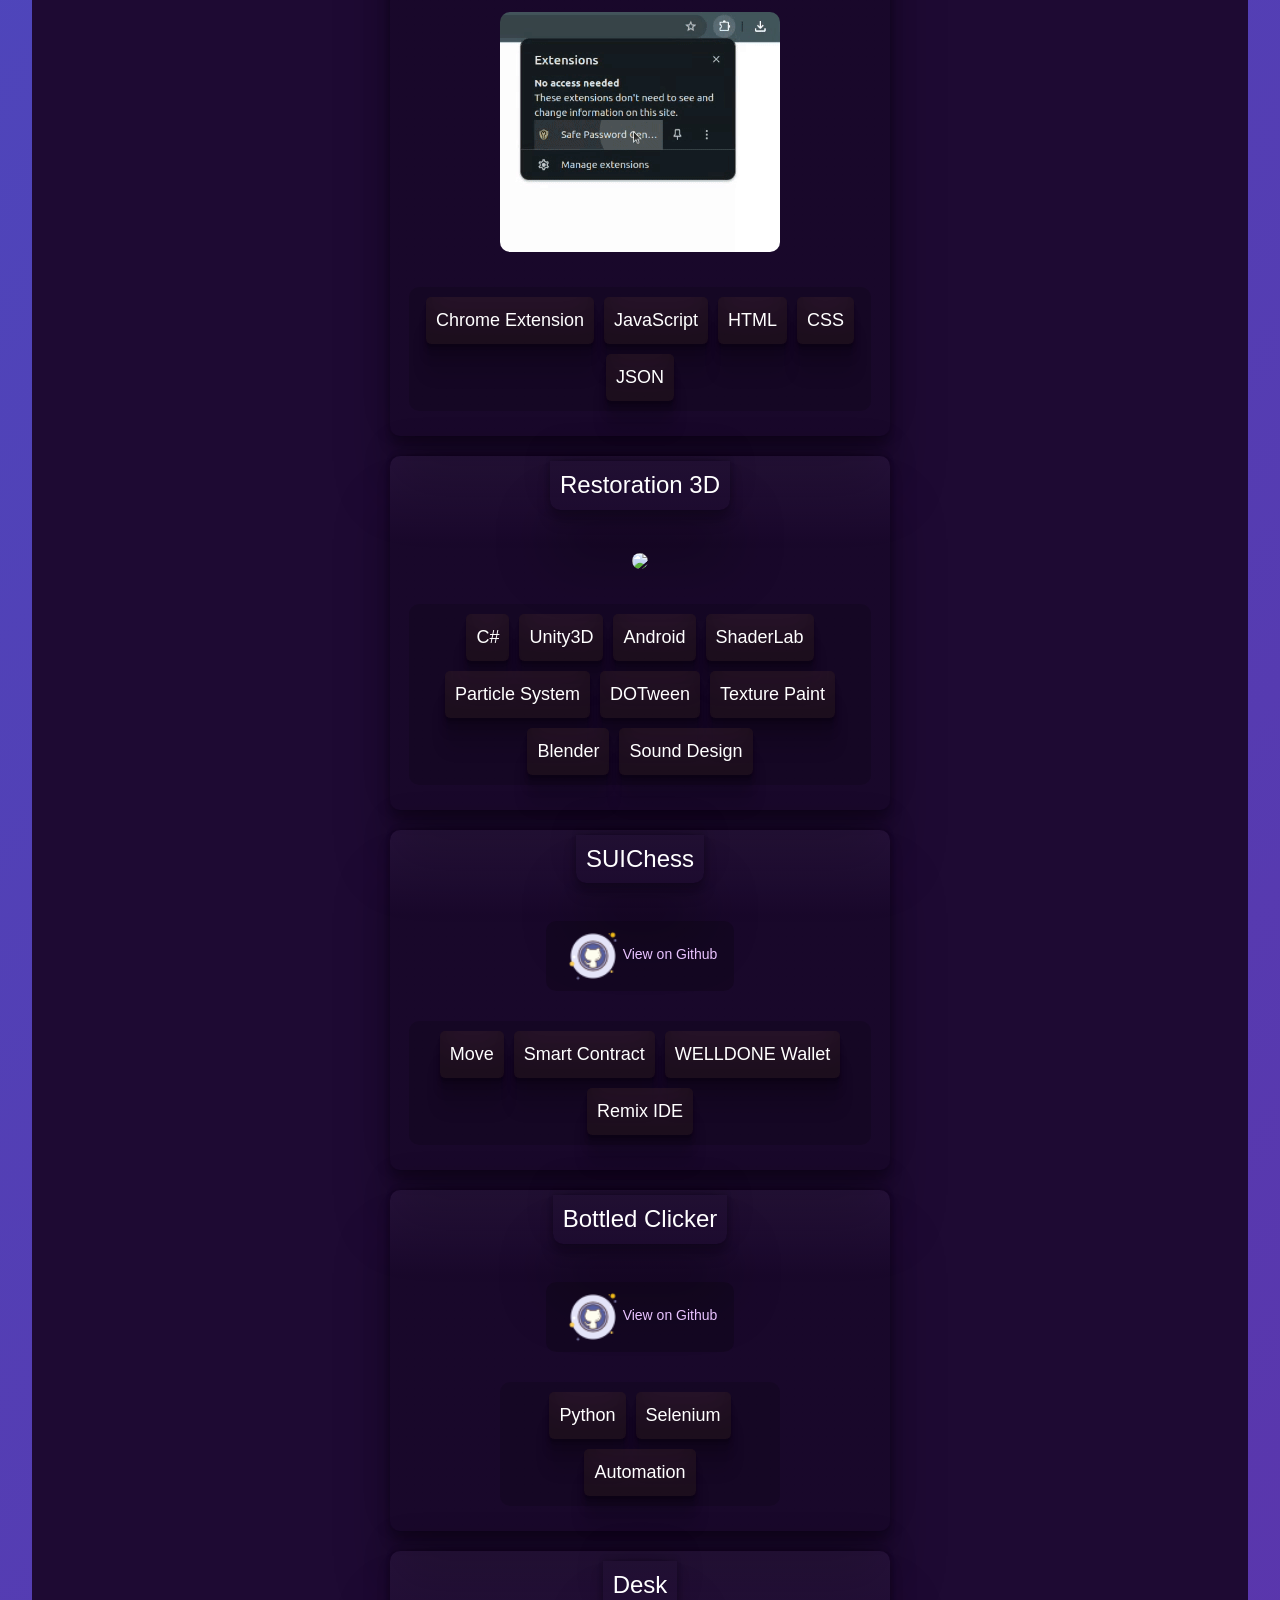
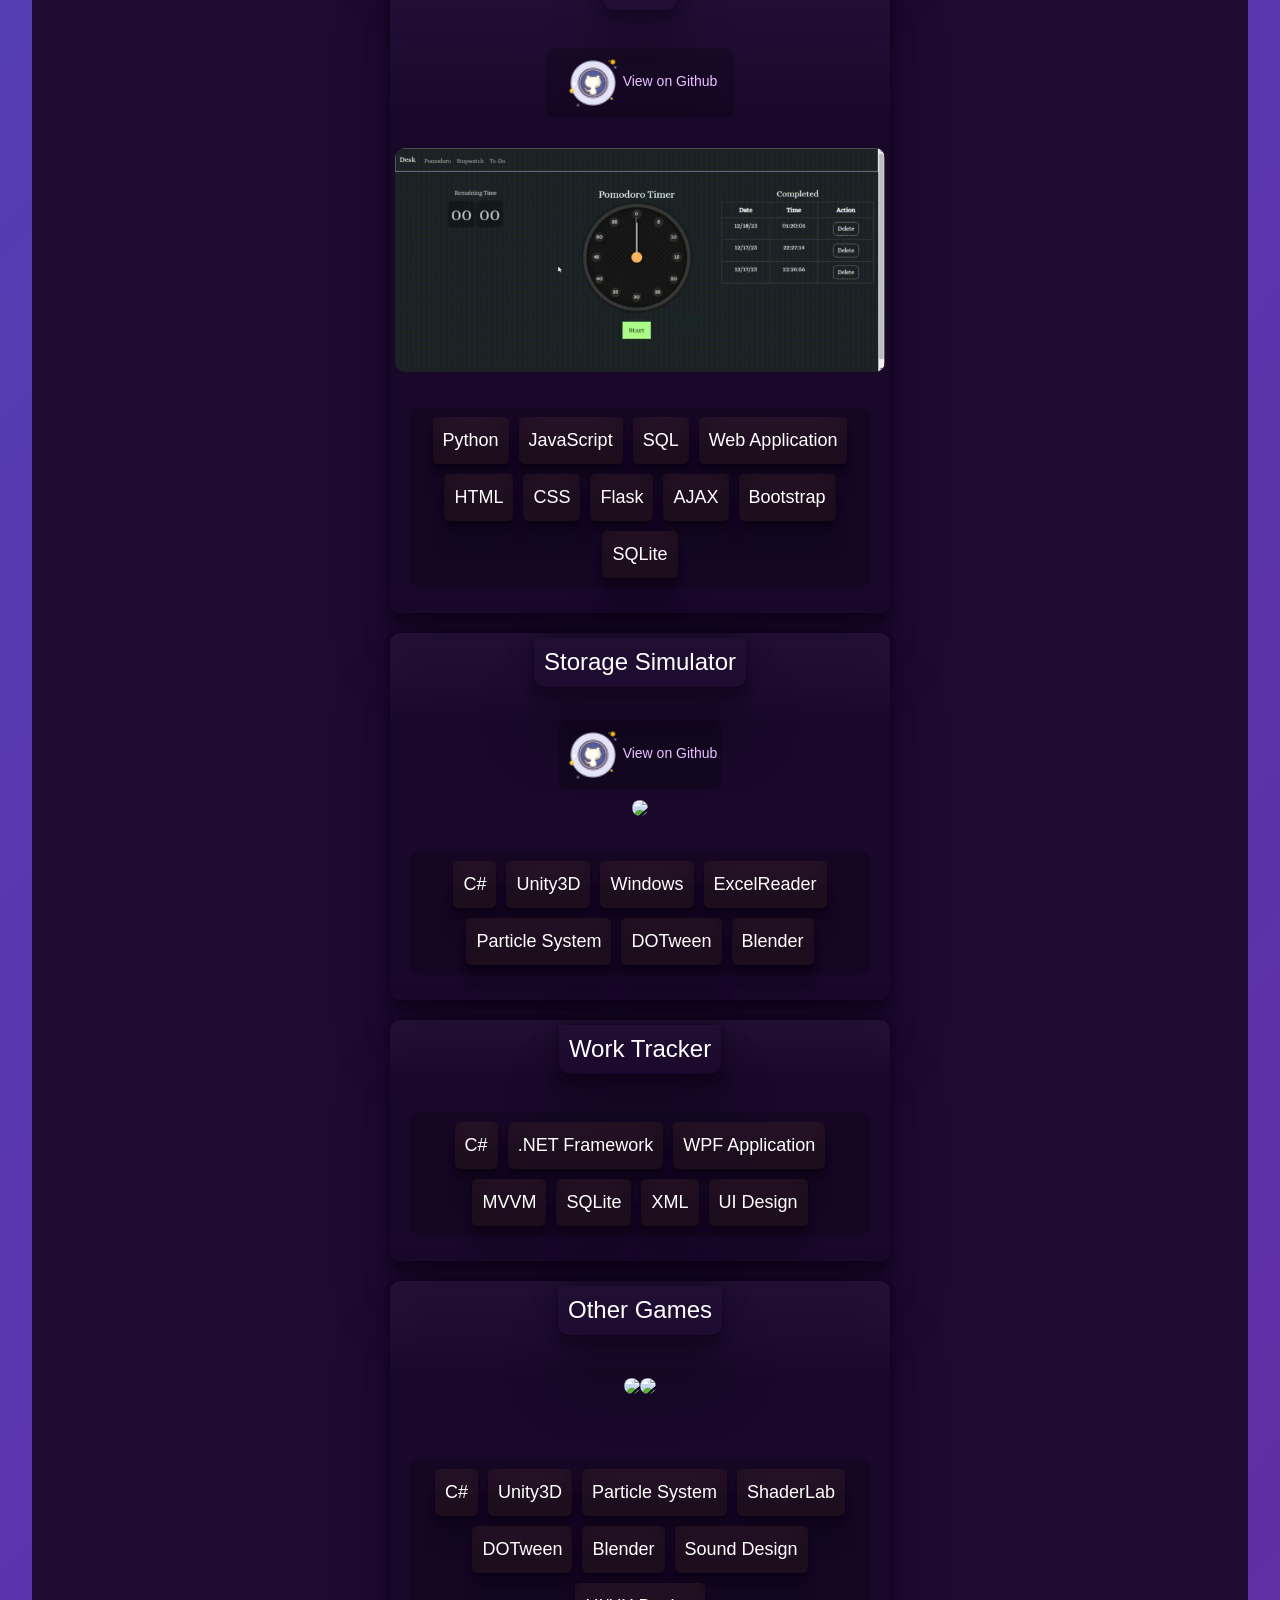
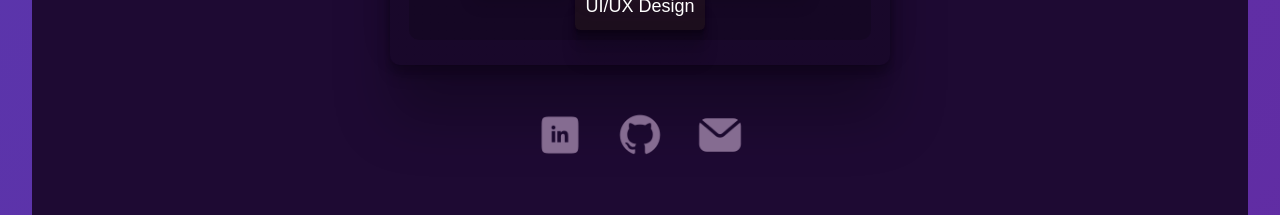
==== commit dbd5b5f9: "Update index.html" ====
--- a/index.html
+++ b/index.html
@@ -500,7 +500,6 @@
                                     <div class="skill-p">ExcelReader</div>
                                     <div class="skill-p">Particle System</div>
                                     <div class="skill-p">DOTween</div>
-                                    <div class="skill-p">Texture Paint</div>
                                     <div class="skill-p">Blender</div>
                                 </div>
                             </div>
@@ -579,4 +578,4 @@
             </div>
         </div>
     </body>
-</html>+</html>
--- a/navbarstyle.css
+++ b/navbarstyle.css
@@ -27,4 +27,7 @@
     background-color: rgba(177, 114, 185, 0.2);
     border:solid 1px #9512d1;
   }
-  +  
+  li, li:hover{
+    background-color: transparent;
+  }
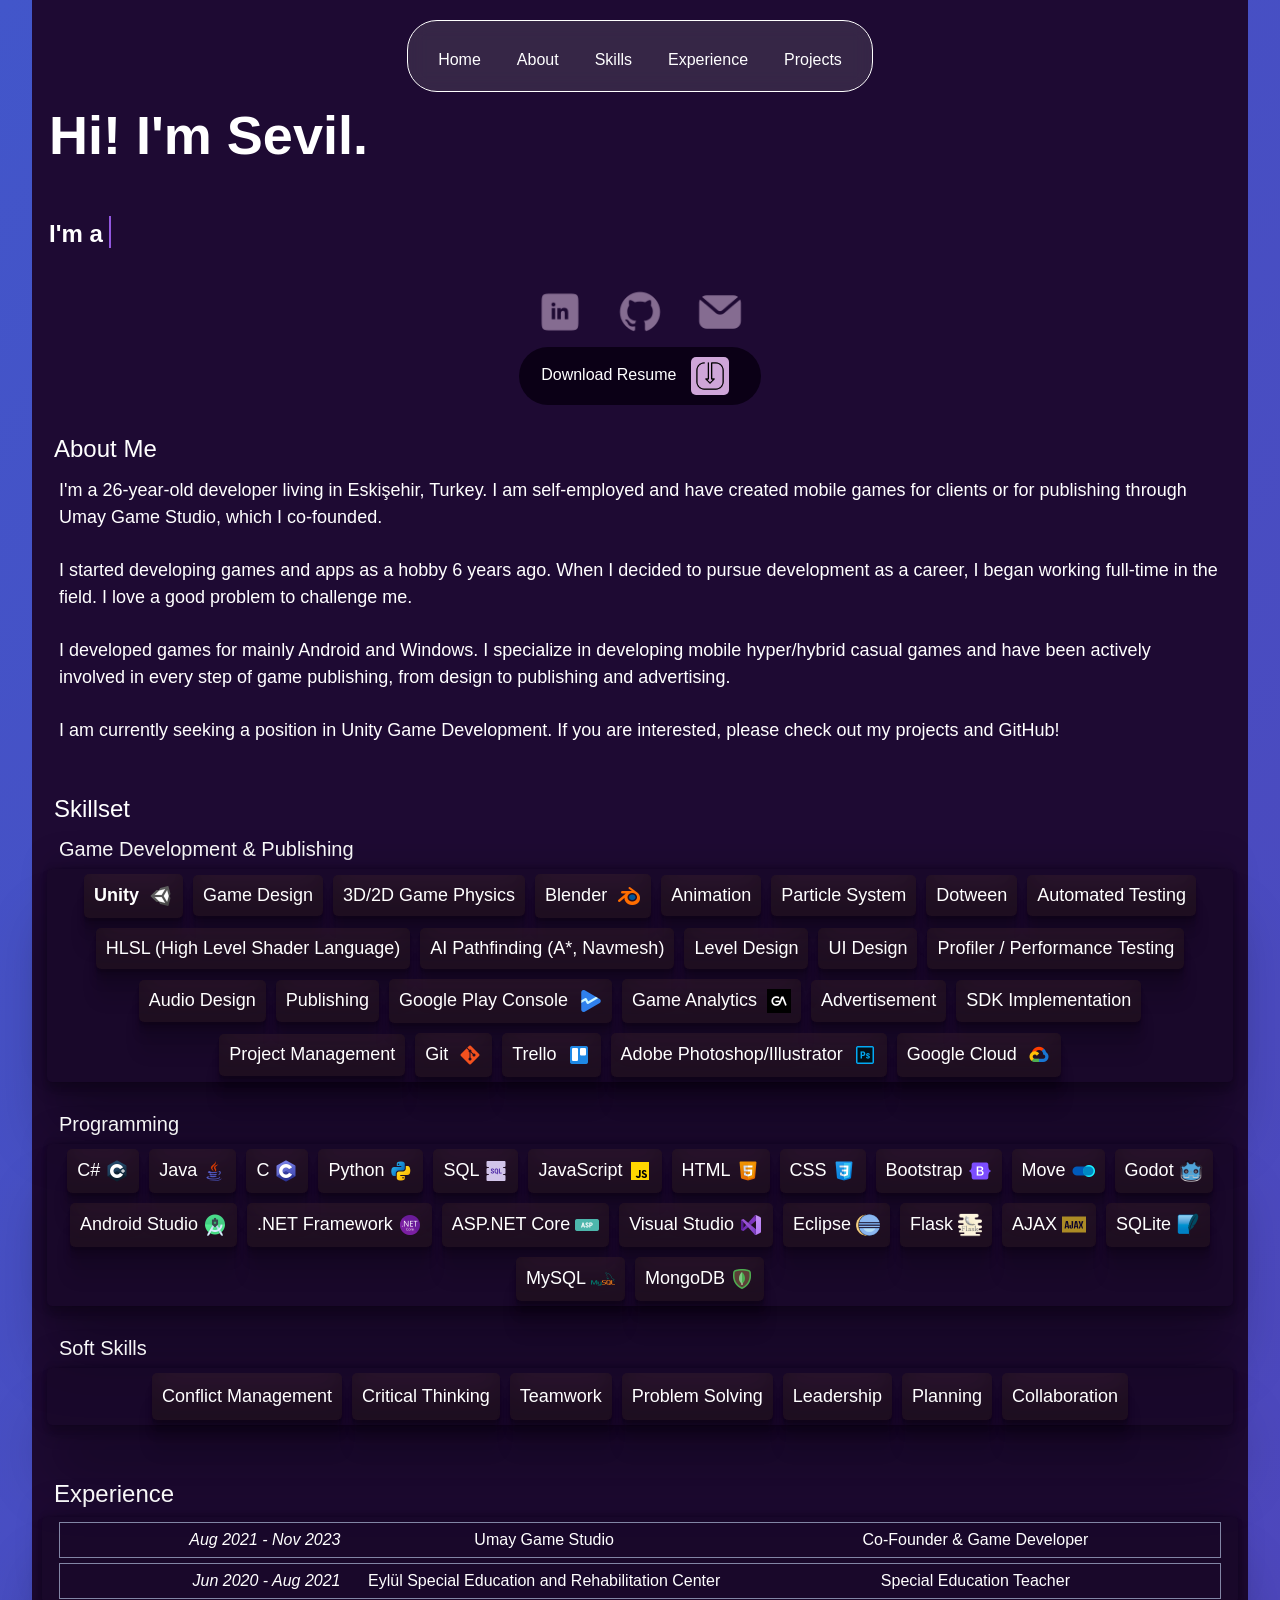
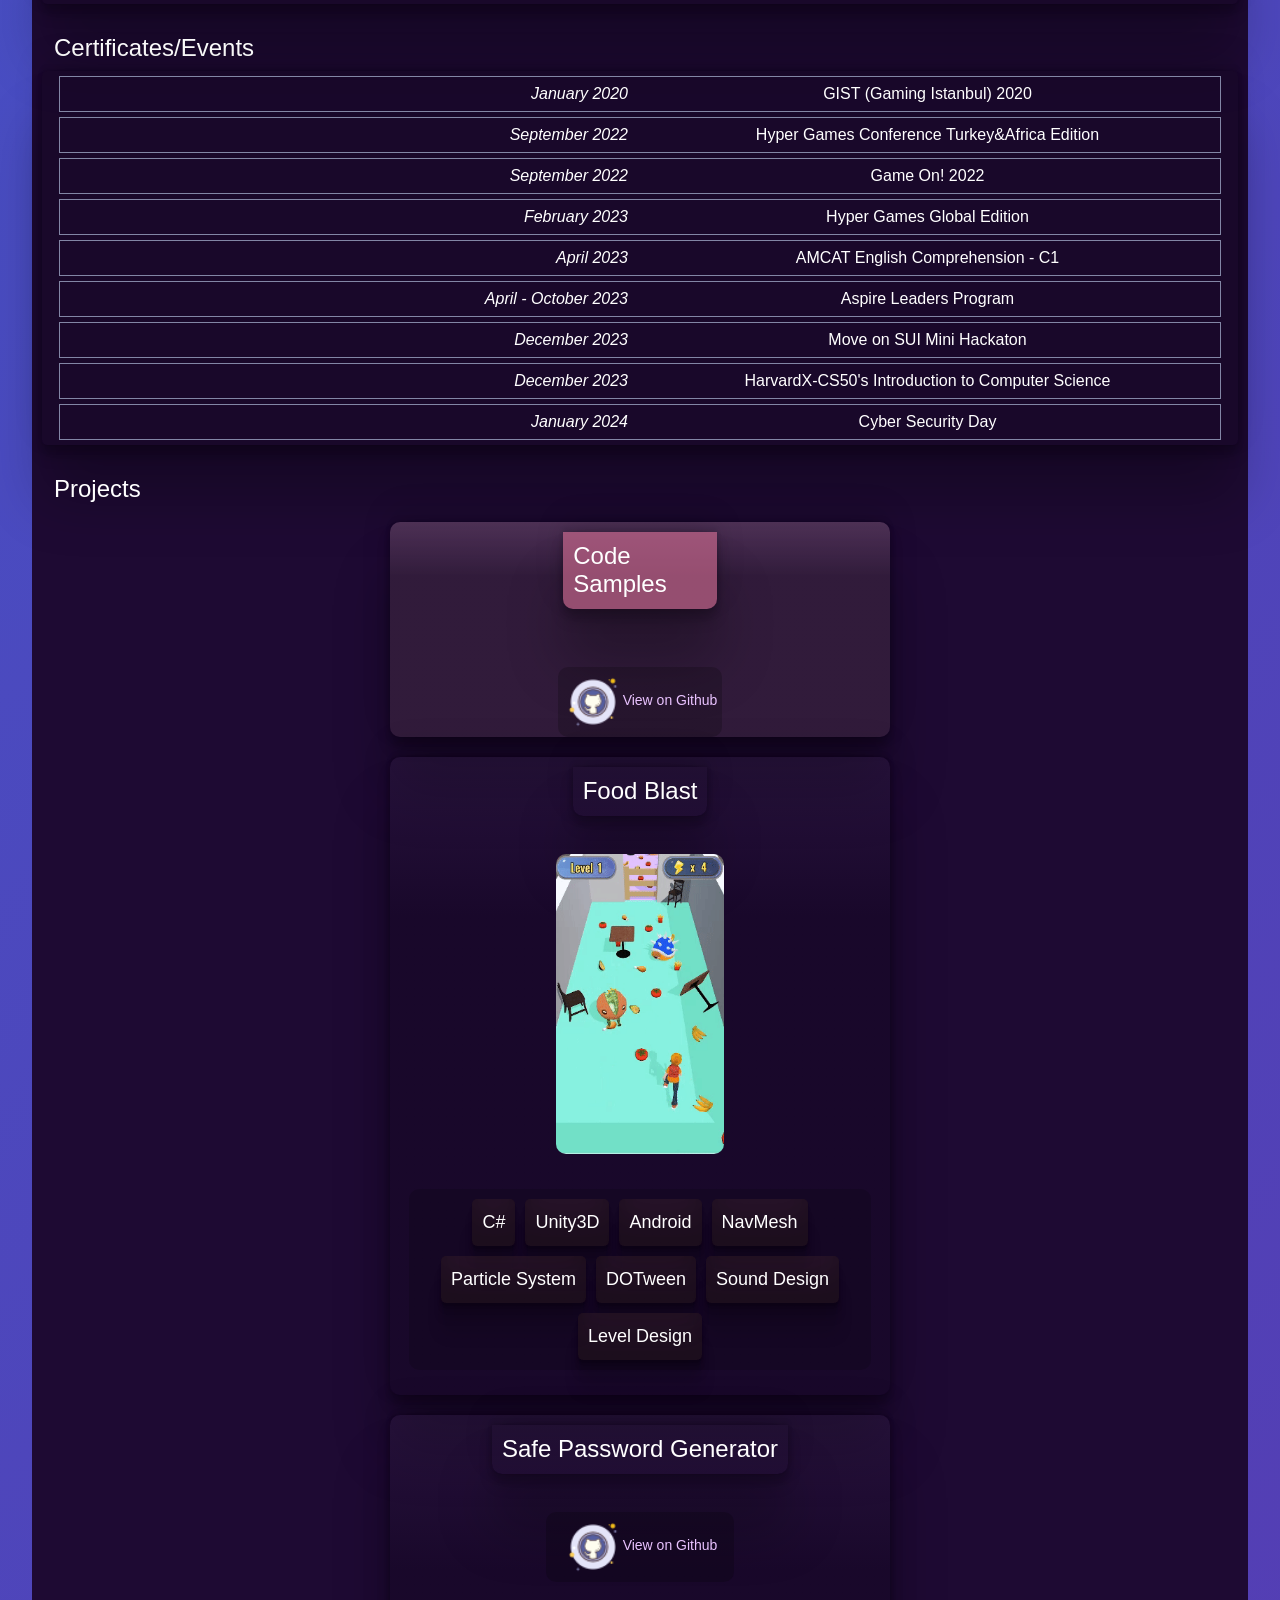
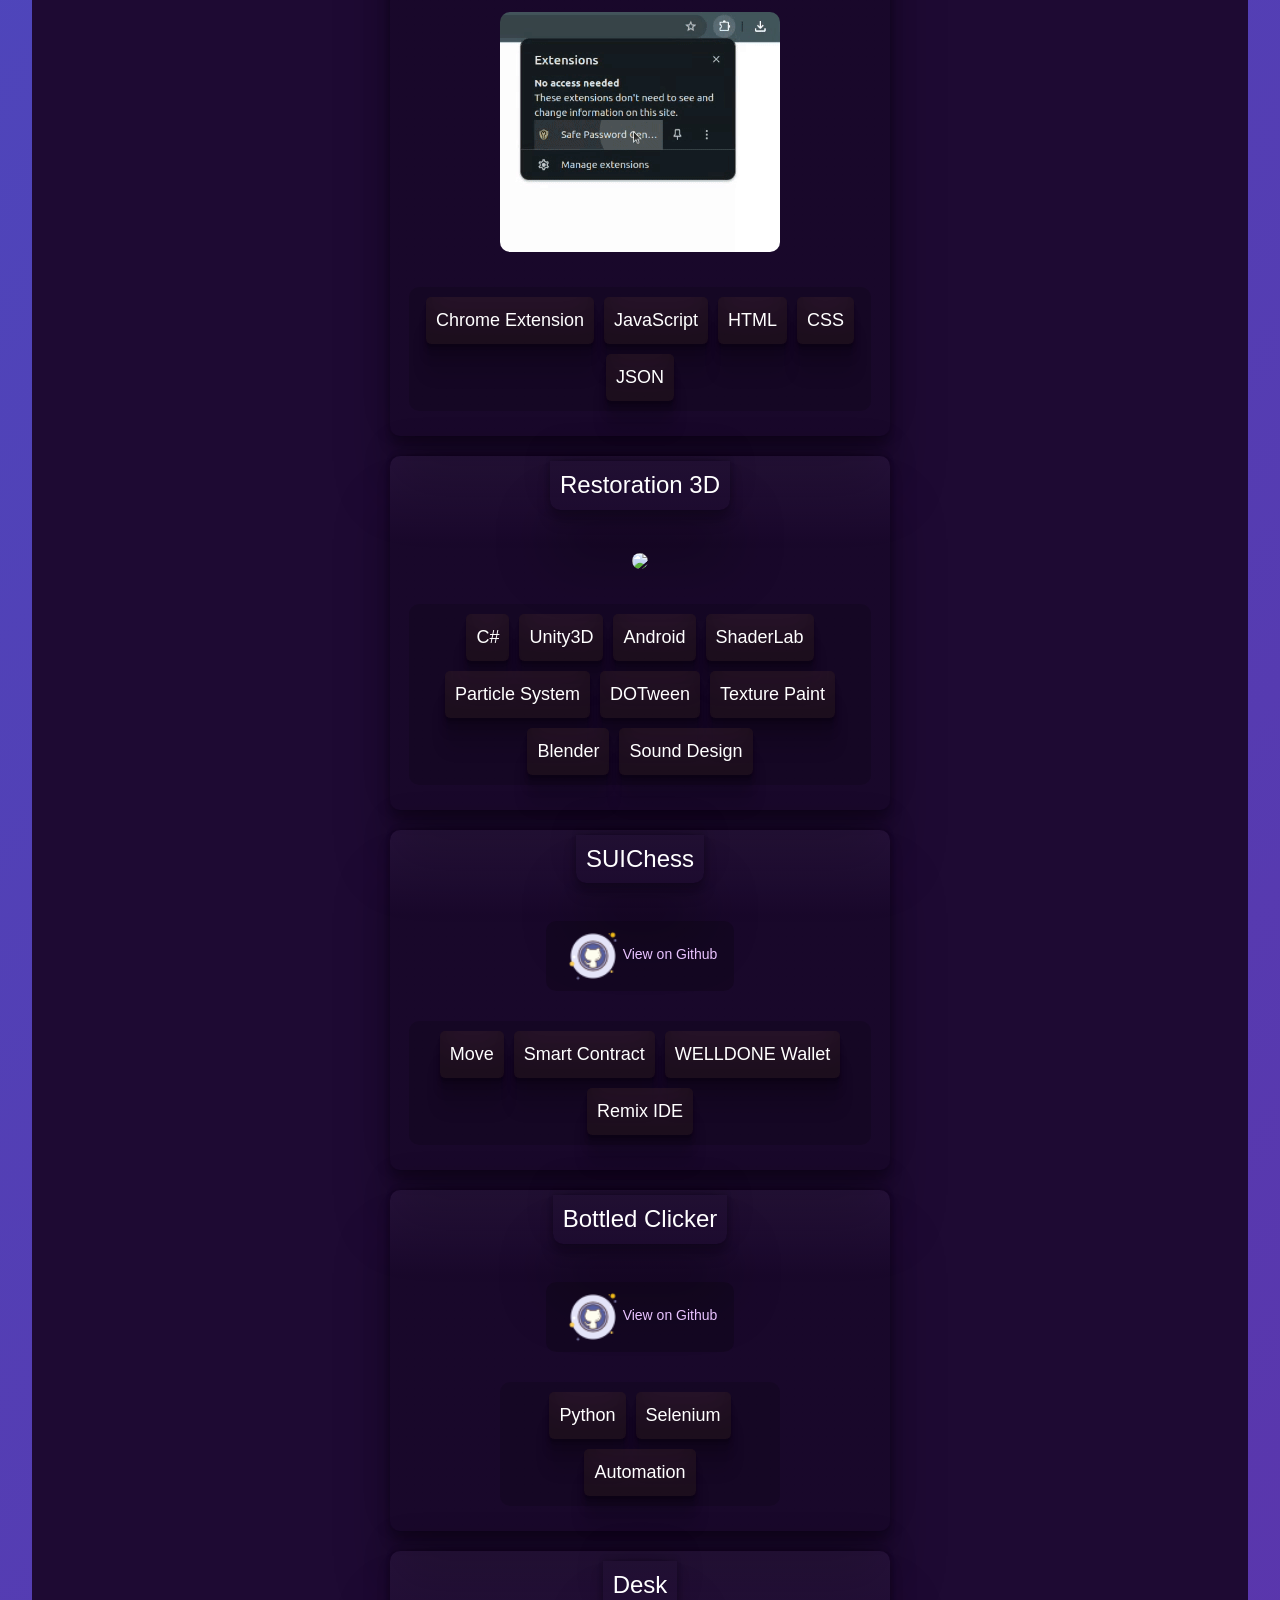
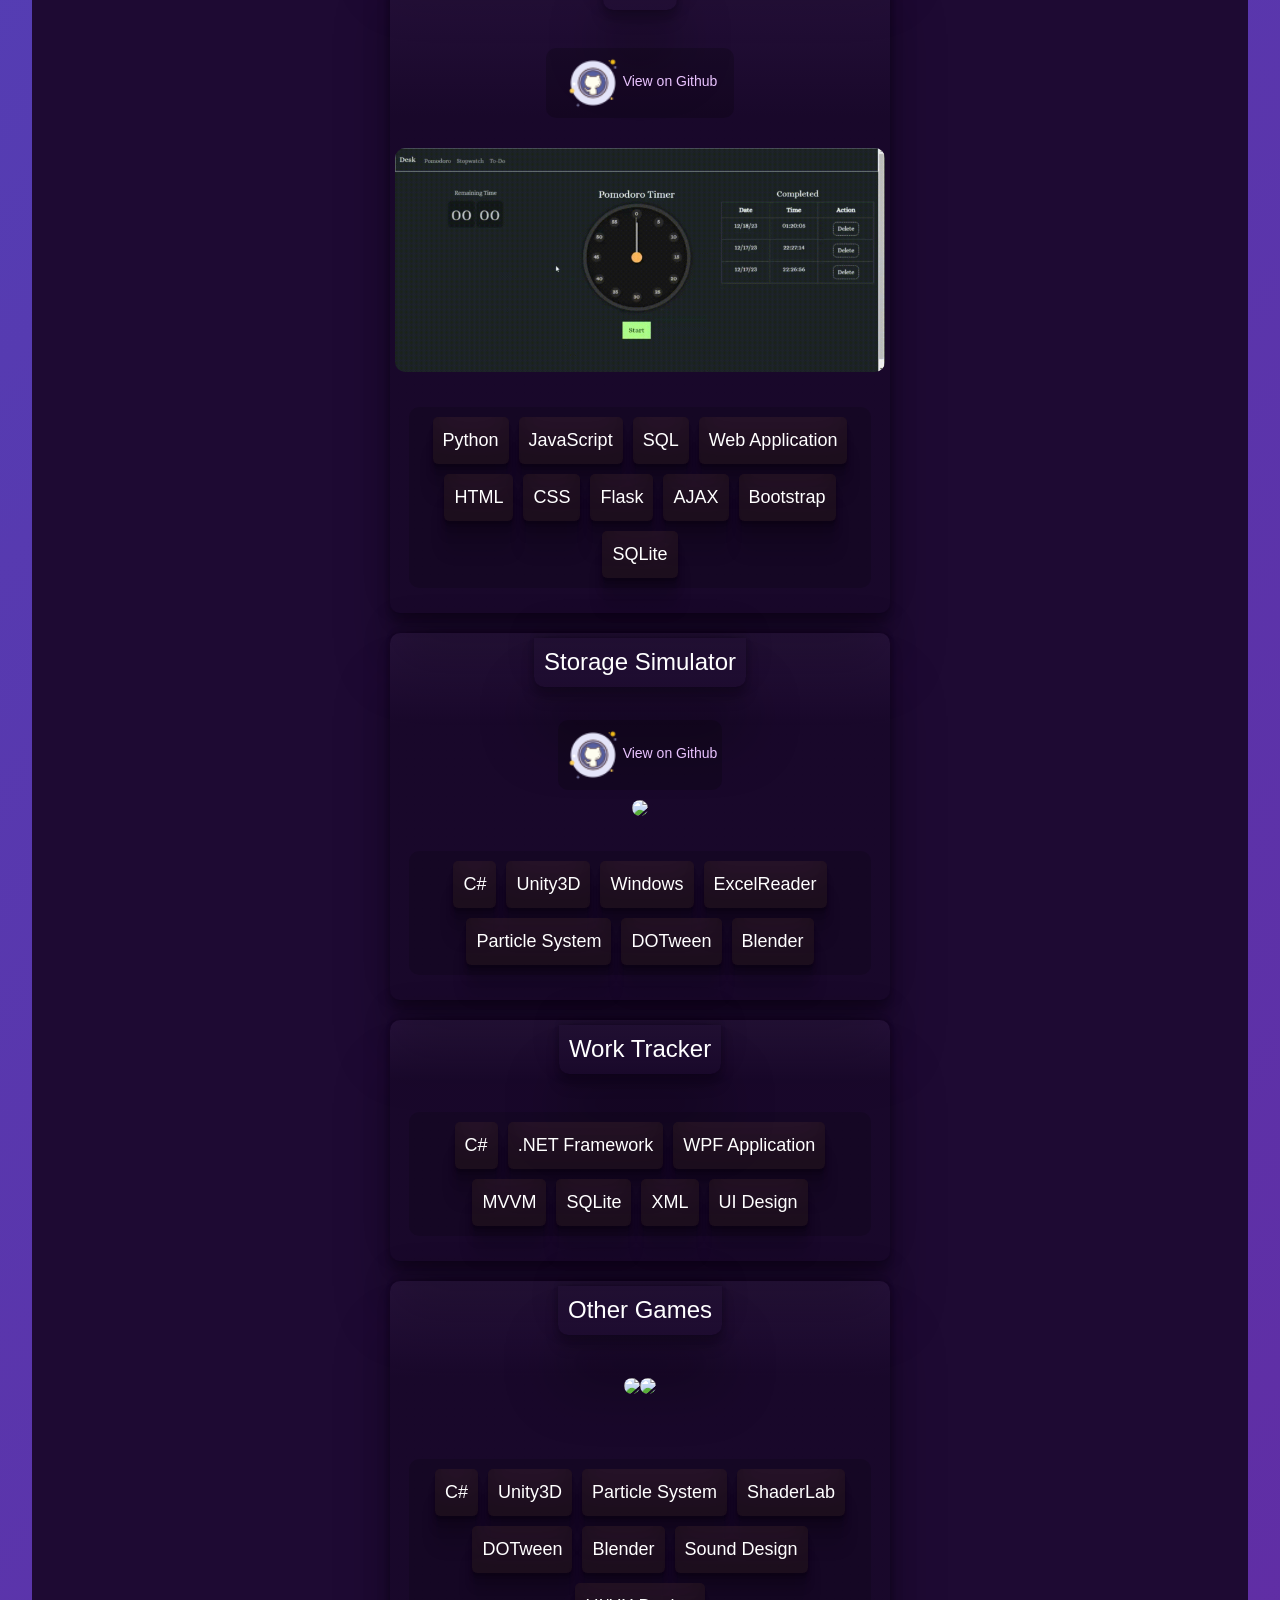
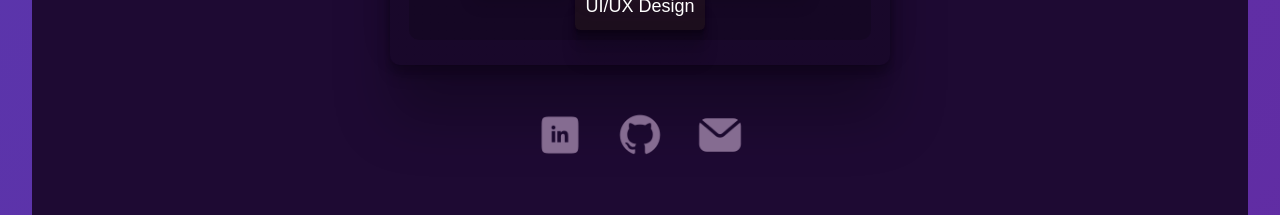
==== commit 0cce421a: "Update index.html" ====
--- a/index.html
+++ b/index.html
@@ -145,7 +145,7 @@
                                 <h4>Trello
                                     <img src="Icons/icons8-trello-48.png" alt="">
                                 </h4>
-                                <h4>Adobe Photostop/Illustrator
+                                <h4>Adobe Photoshop/Illustrator
                                     <img src="Icons/icon-ps.png" alt=""></h4>
                                 <h4>Google Cloud
                                     <img src="Icons/icon-gcloud.png" alt="">
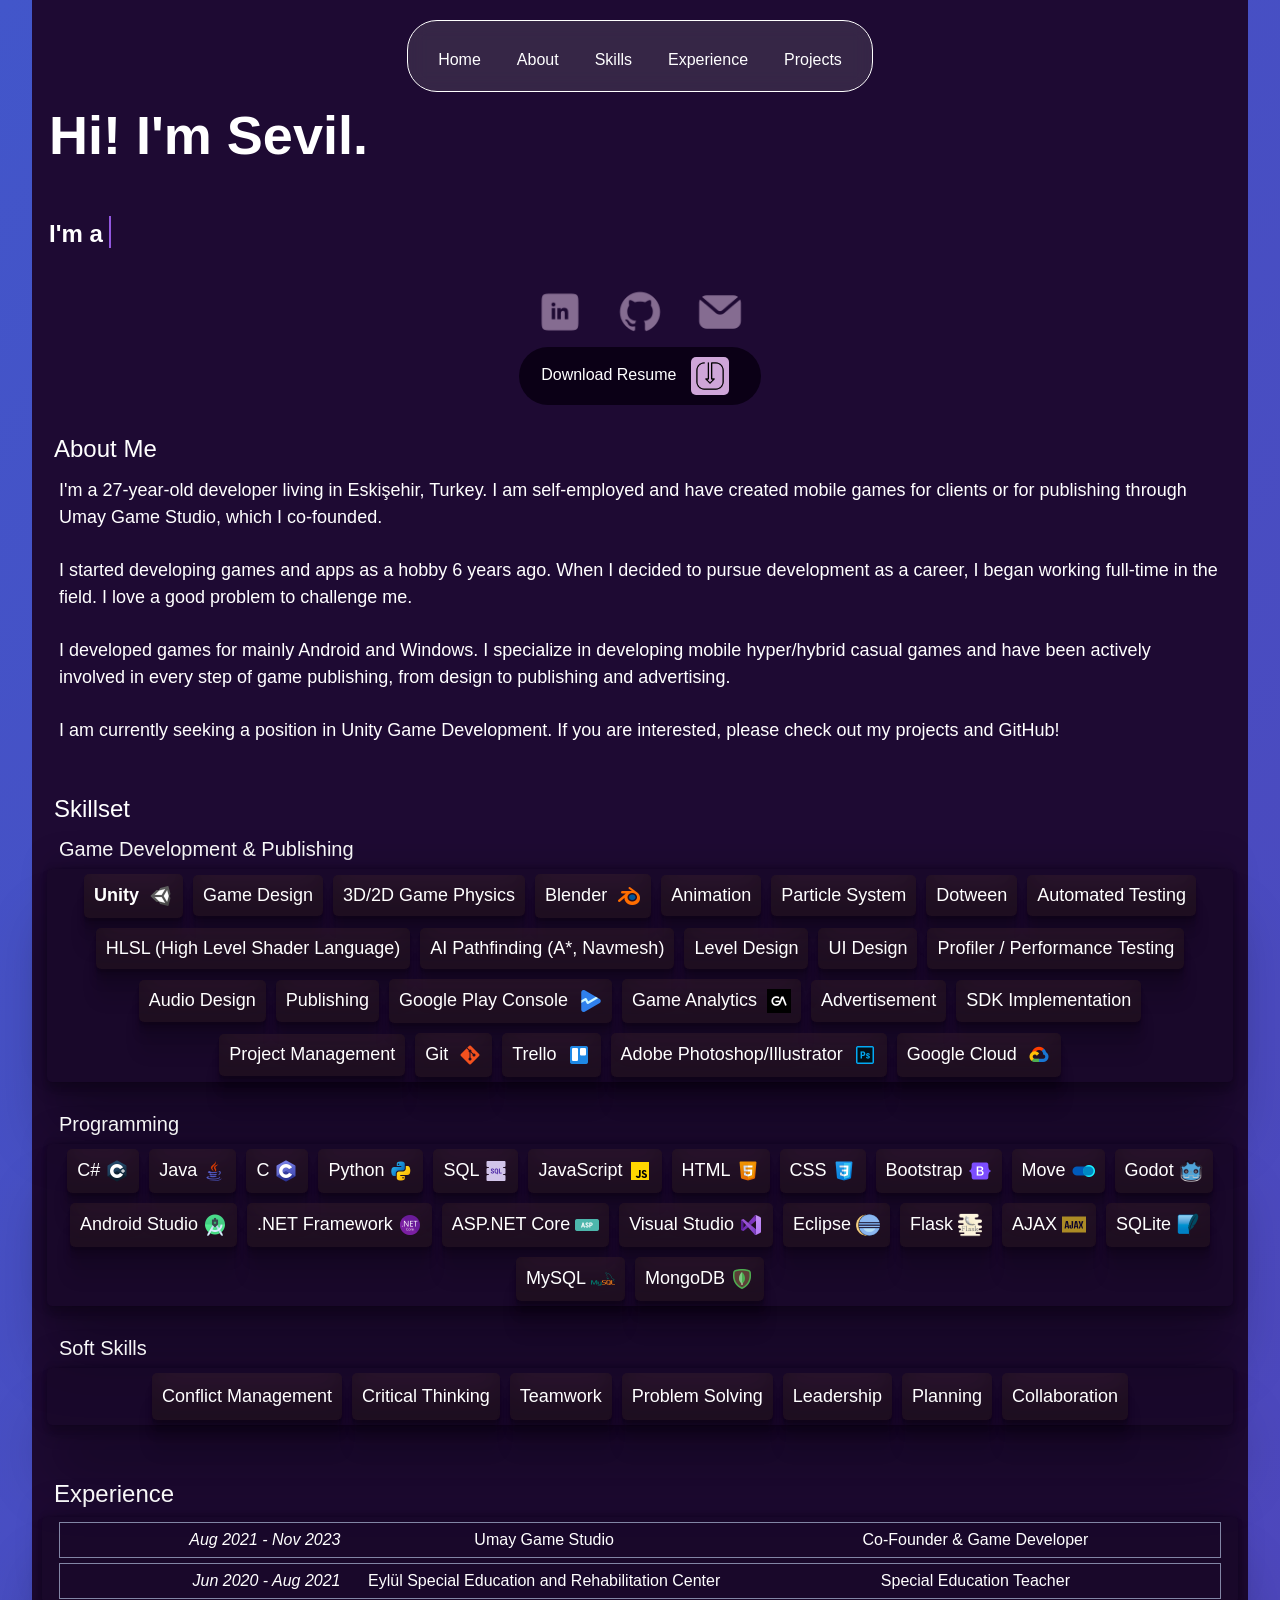
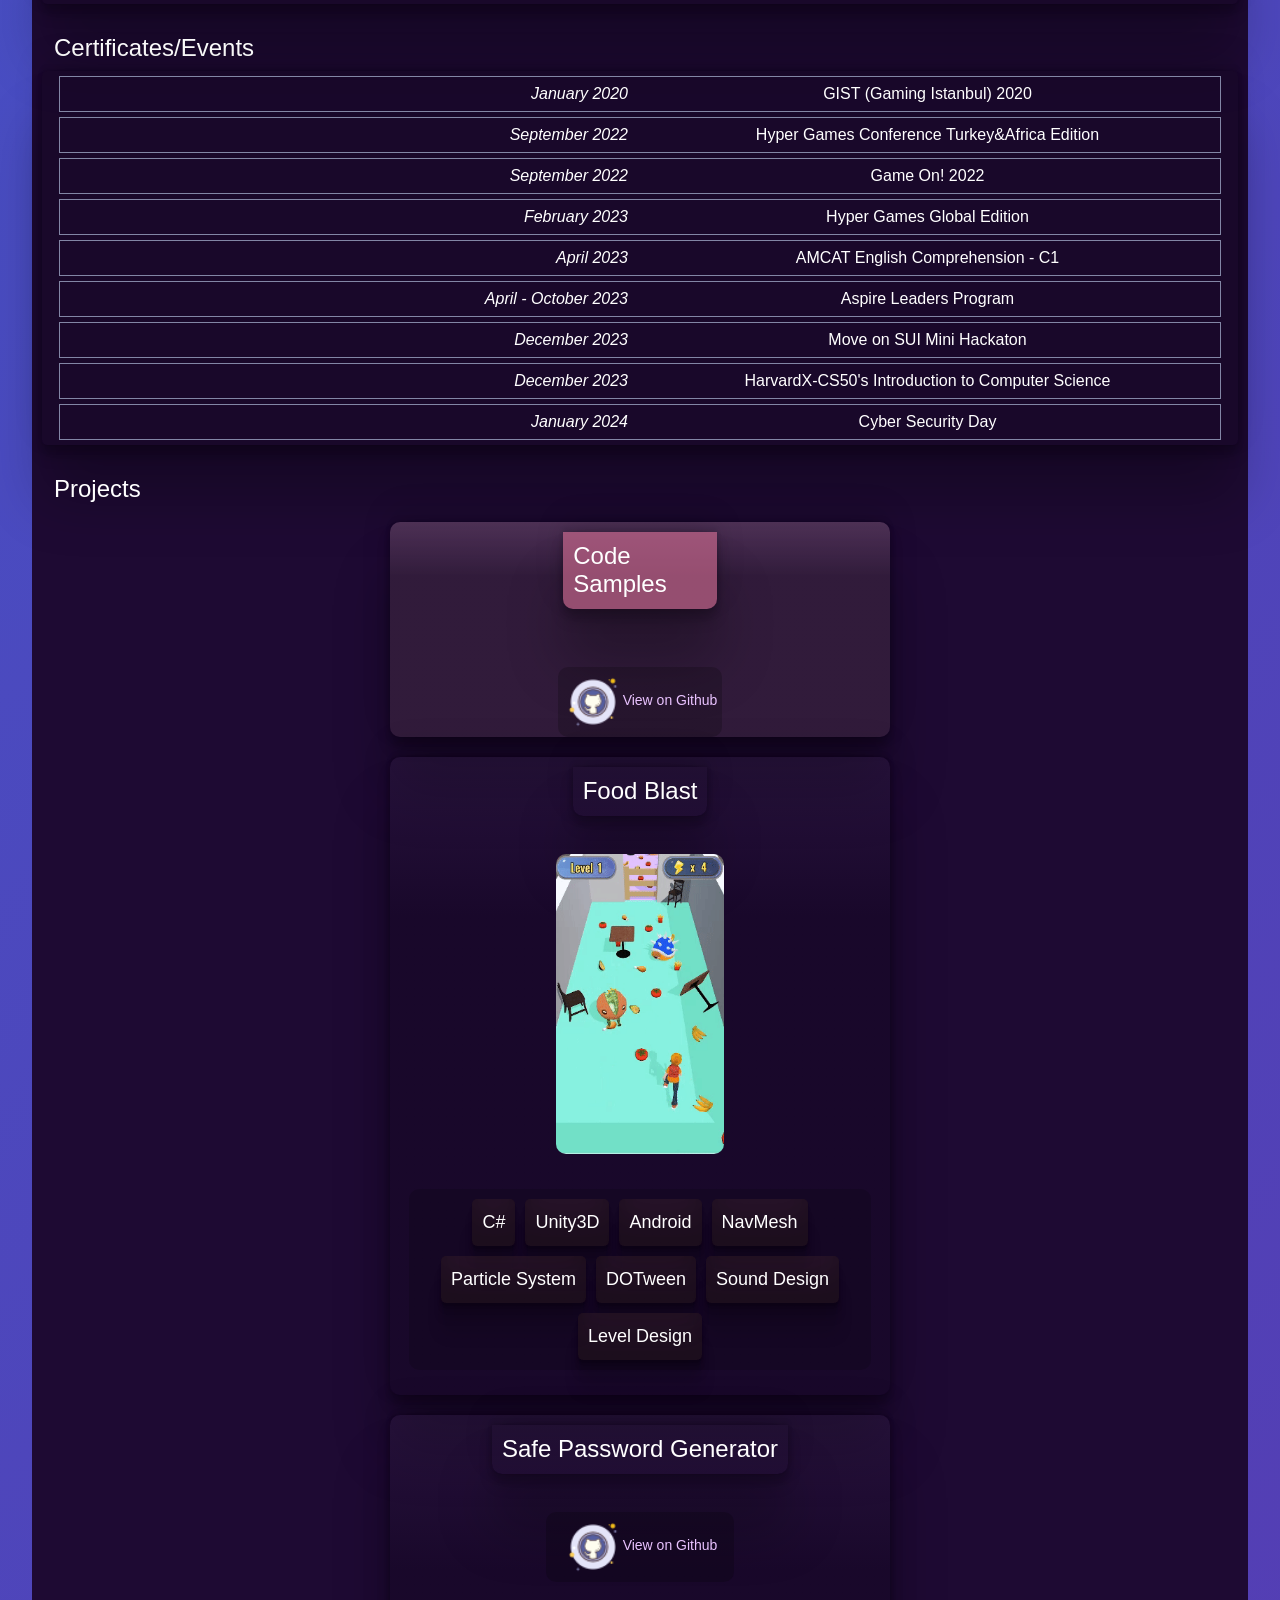
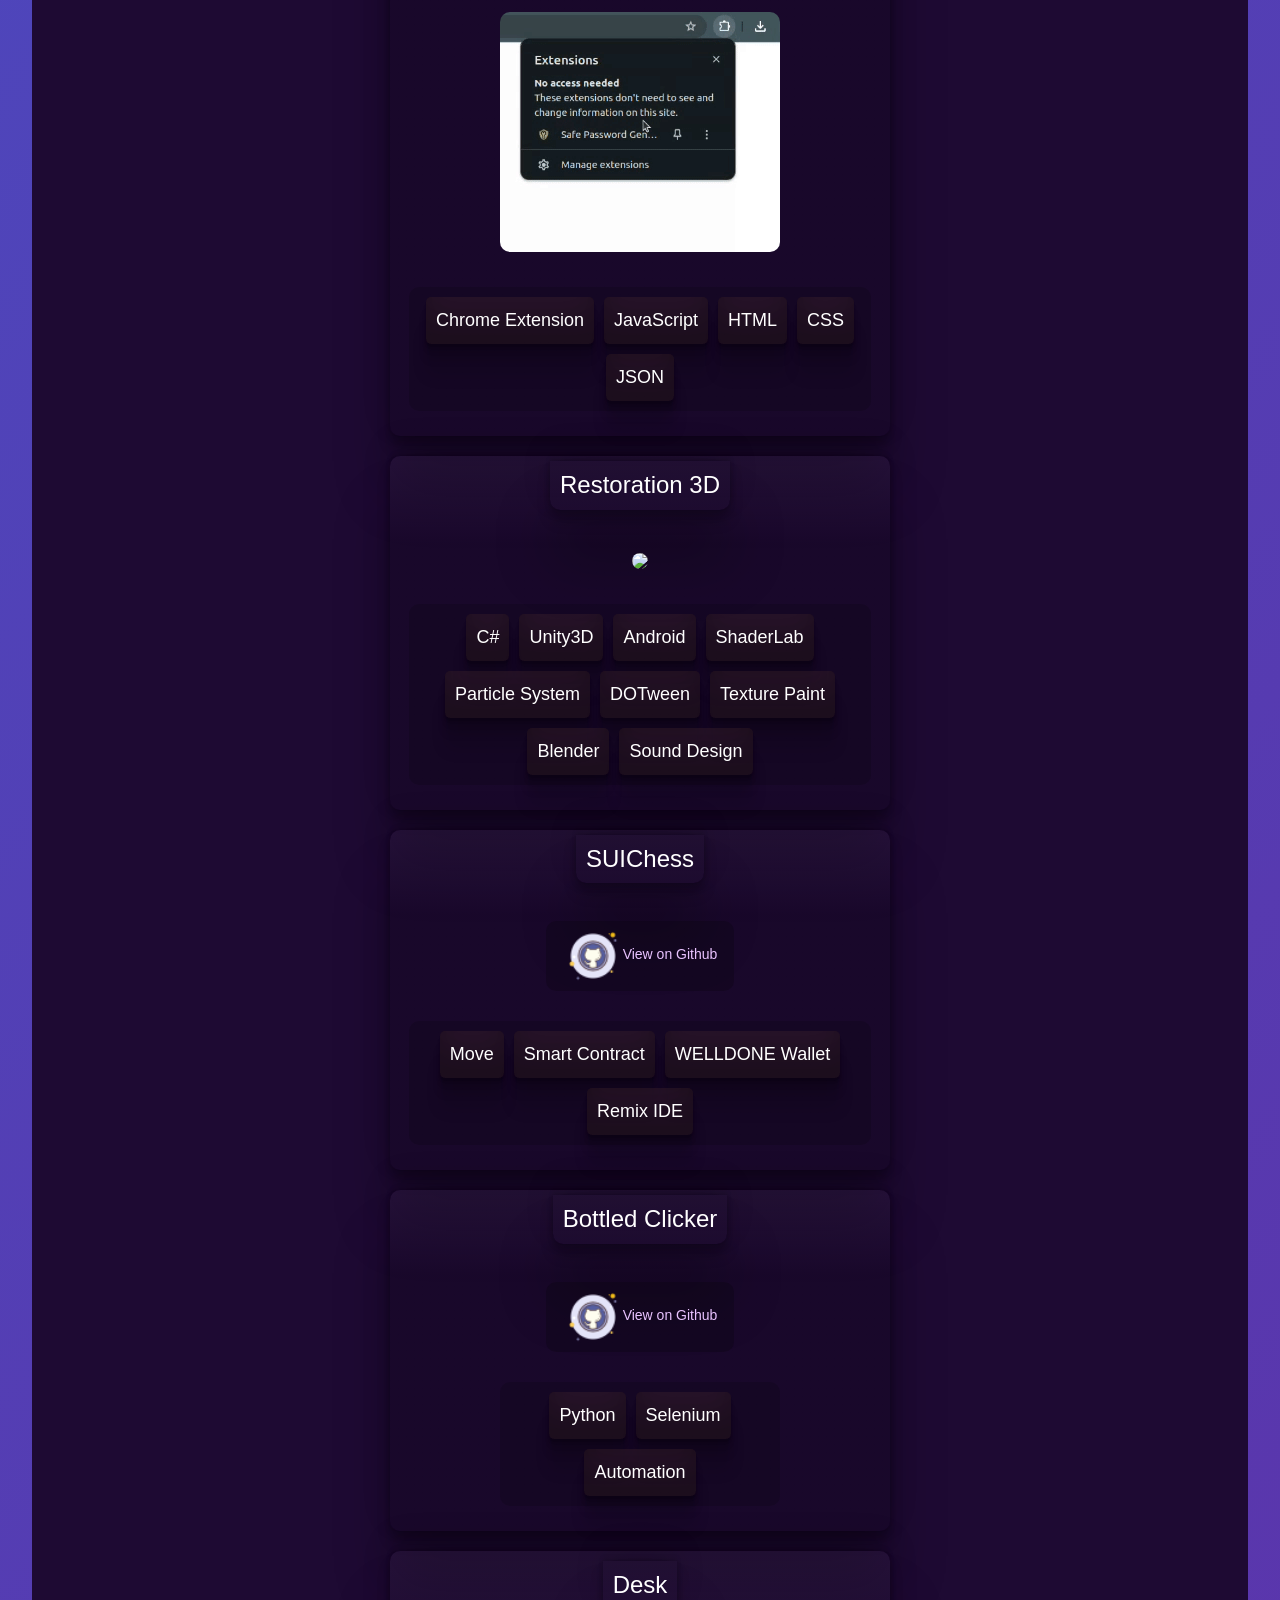
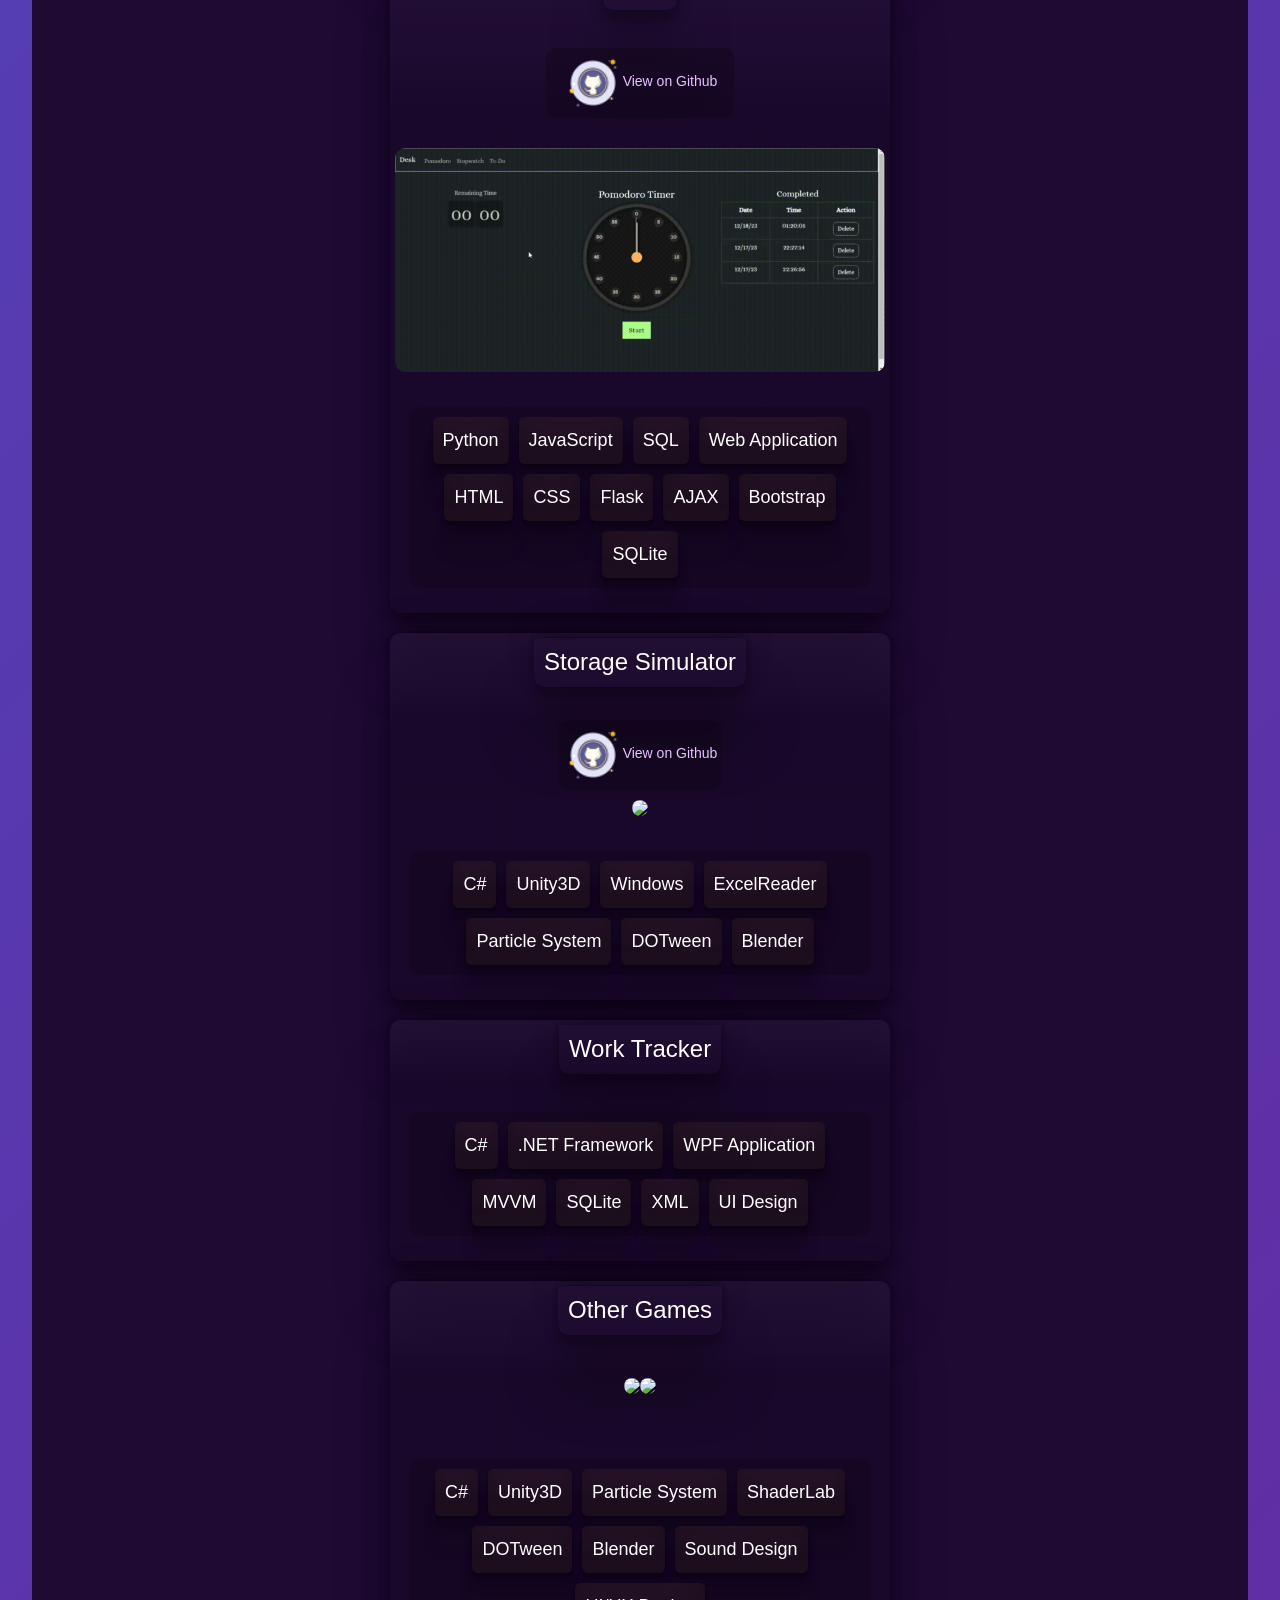
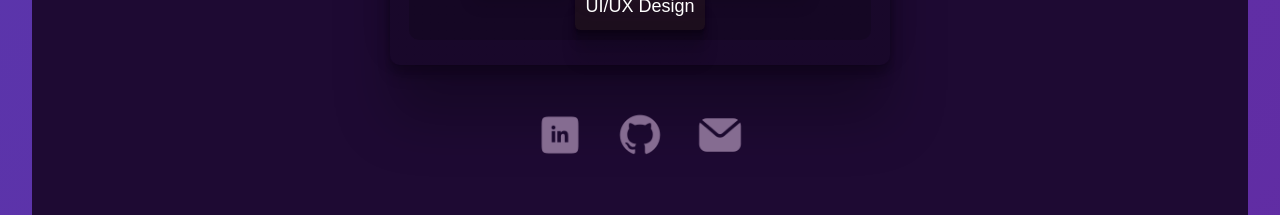
==== commit bd34f8c1: "Update index.html" ====
--- a/index.html
+++ b/index.html
@@ -88,7 +88,7 @@
                 <div class="col">
                     <h4 class="sec-title">About Me</h4>
                     <p>
-                        I'm a 26-year-old developer living in Eskişehir, Turkey. I am self-employed and have created mobile games for clients or for publishing through Umay Game Studio, which I co-founded.
+                        I'm a 27-year-old developer living in Eskişehir, Turkey. I am self-employed and have created mobile games for clients or for publishing through Umay Game Studio, which I co-founded.
                     </p>
                     <p>
                         I started developing games and apps as a hobby 6 years ago. When I decided to pursue development as a career, I began working full-time in the field. I love a good problem to challenge me.
